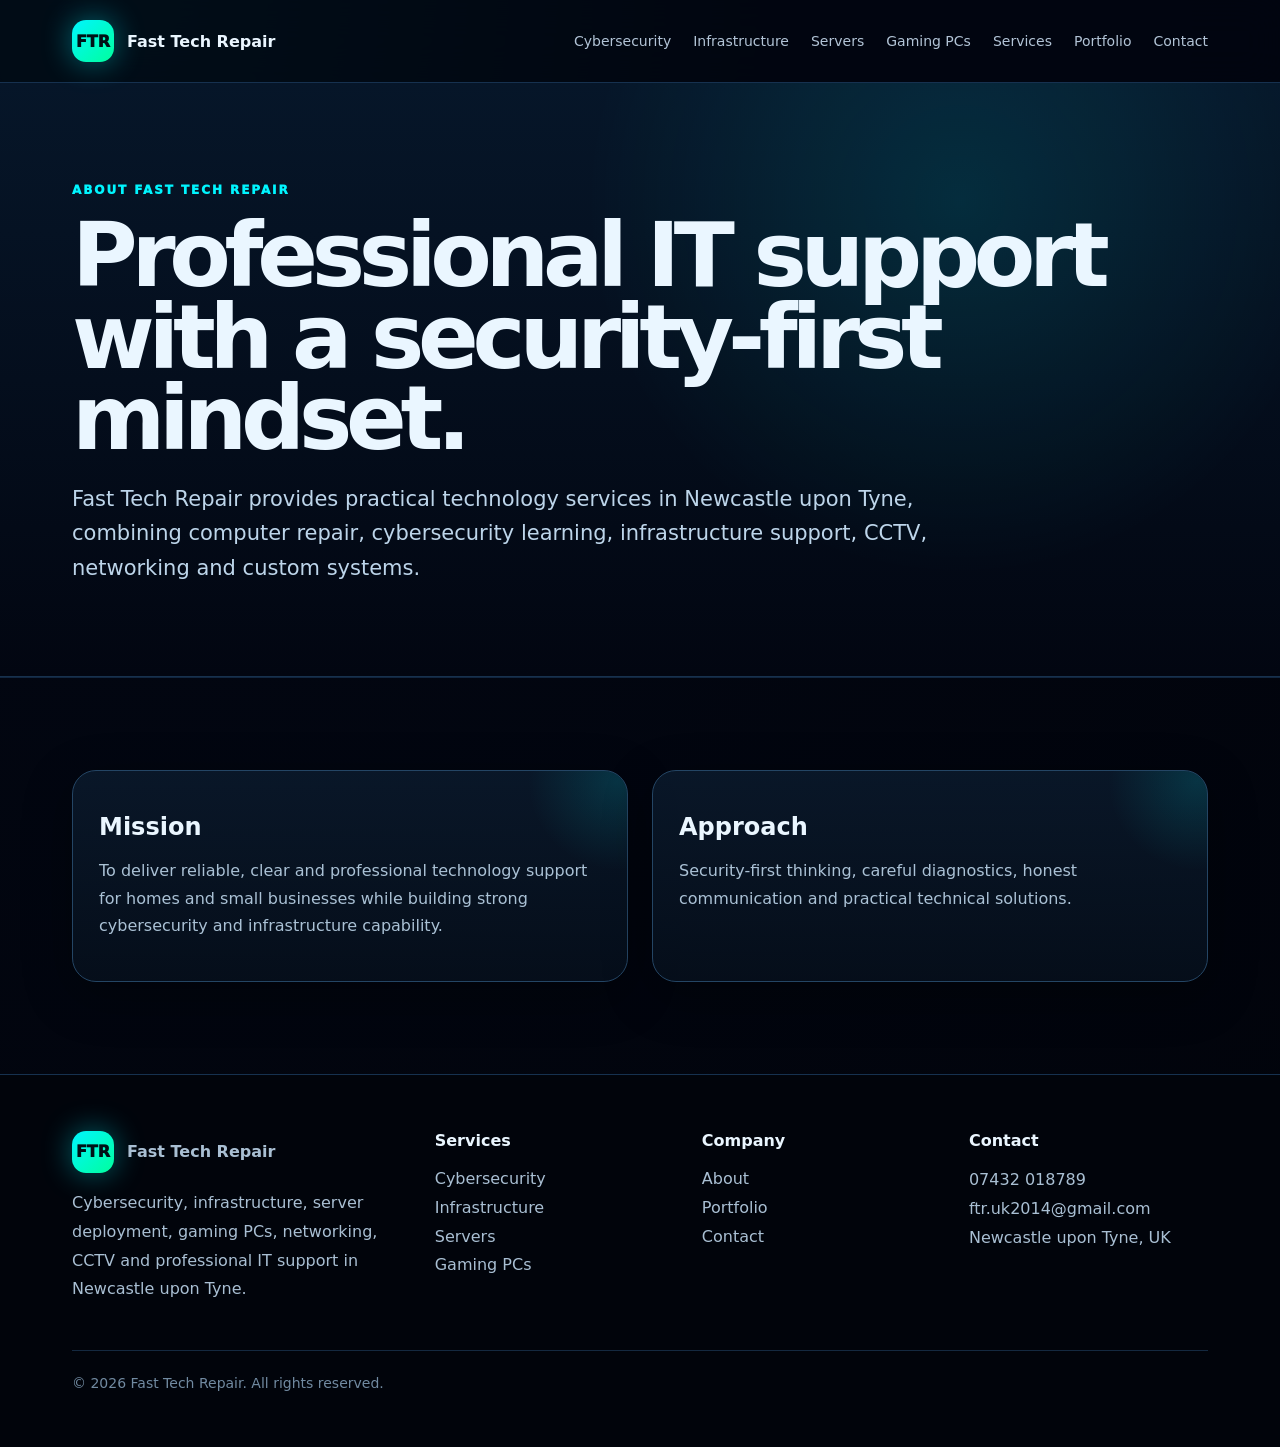
==== about.html @ c26dd4c2 "Add files via upload" ====
<!doctype html><html lang="en"><head><meta charset="utf-8"><meta name="viewport" content="width=device-width,initial-scale=1"><title>About | Fast Tech Repair</title><meta name="description" content="About Fast Tech Repair, professional IT, cybersecurity and infrastructure support in Newcastle upon Tyne."><link rel="stylesheet" href="assets/css/main.css"><link rel="stylesheet" href="assets/css/pages.css"><script defer src="assets/js/main.js"></script></head><body><nav class="nav"><div class="shell nav-inner"><a class="brand" href="index.html"><span class="mark">FTR</span><span>Fast Tech Repair</span></a><button class="menu">☰</button><div class="links"><a href="cybersecurity.html">Cybersecurity</a><a href="infrastructure.html">Infrastructure</a><a href="servers.html">Servers</a><a href="gaming.html">Gaming PCs</a><a href="services.html">Services</a><a href="portfolio.html">Portfolio</a><a href="contact.html">Contact</a></div></div></nav><header class="page-hero"><div class="shell"><div class="eyebrow">About Fast Tech Repair</div><h1>Professional IT support with a security-first mindset.</h1><p class="lead">Fast Tech Repair provides practical technology services in Newcastle upon Tyne, combining computer repair, cybersecurity learning, infrastructure support, CCTV, networking and custom systems.</p></div></header><main><section class="section"><div class="shell grid-2"><div class="card"><h3>Mission</h3><p>To deliver reliable, clear and professional technology support for homes and small businesses while building strong cybersecurity and infrastructure capability.</p></div><div class="card"><h3>Approach</h3><p>Security-first thinking, careful diagnostics, honest communication and practical technical solutions.</p></div></div></section></main><footer class="footer"><div class="shell"><div class="footer-grid"><div><a class="brand" href="index.html"><span class="mark">FTR</span><span>Fast Tech Repair</span></a><p>Cybersecurity, infrastructure, server deployment, gaming PCs, networking, CCTV and professional IT support in Newcastle upon Tyne.</p></div><div><h4>Services</h4><a href="cybersecurity.html">Cybersecurity</a><br><a href="infrastructure.html">Infrastructure</a><br><a href="servers.html">Servers</a><br><a href="gaming.html">Gaming PCs</a></div><div><h4>Company</h4><a href="about.html">About</a><br><a href="portfolio.html">Portfolio</a><br><a href="contact.html">Contact</a></div><div><h4>Contact</h4><p>07432 018789<br>ftr.uk2014@gmail.com<br>Newcastle upon Tyne, UK</p></div></div><div class="copy">© 2026 Fast Tech Repair. All rights reserved.</div></div></footer></body></html>
---- assets/css/main.css ----
:root{--bg:#020611;--bg2:#071427;--card:#0b1628cc;--line:#1b3859;--text:#eaf6ff;--muted:#9db4c8;--cyan:#00f5ff;--green:#00ff9d;--violet:#7c5cff;--orange:#ffb000;--radius:24px;--shadow:0 24px 80px #0009;--max:1180px}*{box-sizing:border-box}html{scroll-behavior:smooth}body{margin:0;font-family:Inter,system-ui,-apple-system,Segoe UI,Arial,sans-serif;background:radial-gradient(circle at 10% 0,#063a42 0,#020611 34%,#01030a 100%);color:var(--text);overflow-x:hidden}a{color:inherit;text-decoration:none}img,svg{max-width:100%}.shell{max-width:var(--max);margin:auto;padding:0 22px}.nav{position:sticky;top:0;z-index:50;background:#020611d9;backdrop-filter:blur(18px);border-bottom:1px solid #16314f}.nav-inner{height:82px;display:flex;align-items:center;justify-content:space-between}.brand{display:flex;align-items:center;gap:13px;font-weight:900}.mark{width:42px;height:42px;border-radius:14px;background:linear-gradient(135deg,var(--cyan),var(--green));color:#001016;display:grid;place-items:center;font-weight:1000;box-shadow:0 0 30px #00f5ff66}.links{display:flex;gap:22px;align-items:center;font-size:14px;color:#cfe3f7}.links a{opacity:.86}.links a:hover{color:var(--cyan);opacity:1}.menu{display:none;background:none;border:0;color:white;font-size:26px}.btn{display:inline-flex;align-items:center;justify-content:center;gap:10px;border-radius:999px;padding:13px 20px;font-weight:900;border:1px solid #2d4c70;background:#0c1727;color:white;box-shadow:0 10px 40px #0004}.btn.primary{background:linear-gradient(135deg,var(--cyan),var(--green));color:#001016;border:0}.btn:hover{transform:translateY(-2px);transition:.2s}.hero{position:relative;min-height:calc(100vh - 82px);display:grid;align-items:center;isolation:isolate}.hero:before{content:"";position:absolute;inset:0;background:linear-gradient(90deg,#020611 0%,#031225cc 45%,#02061166 100%),url('../images/shared/hero-grid.svg') center/cover no-repeat;z-index:-2}.hero:after{content:"";position:absolute;inset:0;background:radial-gradient(circle at 72% 35%,#00f5ff28,transparent 32%),radial-gradient(circle at 20% 70%,#7c5cff18,transparent 35%);z-index:-1}.hero-grid{display:grid;grid-template-columns:1.05fr .95fr;gap:54px;align-items:center;padding:70px 0}.eyebrow{color:var(--cyan);font-weight:1000;letter-spacing:.16em;text-transform:uppercase;font-size:12px}.hero h1,.page-hero h1{font-size:clamp(44px,7vw,92px);line-height:.91;margin:18px 0 22px;letter-spacing:-.07em}.lead{font-size:clamp(16px,2vw,21px);line-height:1.65;color:#bdd5ea;max-width:760px}.actions{display:flex;gap:14px;flex-wrap:wrap;margin-top:30px}.hero-panel{border:1px solid #255071;background:linear-gradient(180deg,#0a2737cc,#081423cc);border-radius:32px;padding:24px;box-shadow:var(--shadow);position:relative;overflow:hidden}.hero-panel:before{content:"";position:absolute;inset:-2px;background:linear-gradient(135deg,#00f5ff33,transparent,#00ff9d22);z-index:-1}.terminal{background:#020817;border:1px solid #173654;border-radius:22px;padding:24px;font-family:ui-monospace,Consolas,monospace;color:#c9eaff;line-height:1.9}.terminal b{color:var(--green)}.status{display:grid;grid-template-columns:repeat(2,1fr);gap:14px;margin-top:16px}.stat{padding:18px;border-radius:20px;background:#071224;border:1px solid #1e3e5f}.stat strong{font-size:28px;color:white;display:block}.section{padding:92px 0;border-top:1px solid #112640}.section.alt{background:linear-gradient(180deg,#061426,#020611)}.section-title{max-width:820px;margin-bottom:38px}.section-title h2{font-size:clamp(34px,5vw,62px);line-height:1;letter-spacing:-.05em;margin:12px 0}.section-title p{color:var(--muted);font-size:18px;line-height:1.65}.grid-3{display:grid;grid-template-columns:repeat(3,1fr);gap:22px}.grid-2{display:grid;grid-template-columns:repeat(2,1fr);gap:24px}.card{background:linear-gradient(180deg,#0b1b2ecc,#06101dcc);border:1px solid #244564;border-radius:var(--radius);padding:26px;box-shadow:0 14px 50px #0005;position:relative;overflow:hidden}.card:after{content:"";position:absolute;right:-80px;top:-80px;width:180px;height:180px;background:radial-gradient(circle,#00f5ff22,transparent 70%)}.card h3{font-size:24px;margin:16px 0 10px}.card p,.card li{color:#aac1d5;line-height:1.7}.icon{width:58px;height:58px;border-radius:18px;background:#06283d;border:1px solid #1f587a;display:grid;place-items:center;color:var(--cyan);font-weight:900;box-shadow:0 0 28px #00f5ff22}.list{padding-left:18px;margin:15px 0 0}.feature{display:grid;grid-template-columns:.95fr 1.05fr;gap:40px;align-items:center}.visual{min-height:380px;border-radius:34px;border:1px solid #245074;background:linear-gradient(135deg,#071427,#082e38);box-shadow:var(--shadow);overflow:hidden;display:grid;place-items:center;padding:22px}.visual img{width:100%;height:auto}.pill-row{display:flex;gap:10px;flex-wrap:wrap;margin-top:20px}.pill{border:1px solid #2d5578;border-radius:999px;padding:8px 12px;color:#cde3f7;background:#081729;font-size:13px;font-weight:800}.page-hero{padding:100px 0 70px;background:radial-gradient(circle at 75% 20%,#00f5ff1d,transparent 35%),linear-gradient(180deg,#061629,#020611);border-bottom:1px solid #17314d}.page-hero .lead{max-width:900px}.metric-row{display:grid;grid-template-columns:repeat(4,1fr);gap:16px;margin-top:36px}.metric{padding:22px;border-radius:22px;background:#09182a;border:1px solid #1b3b5e}.metric strong{font-size:34px;color:var(--cyan);display:block}.process{counter-reset:s;display:grid;gap:16px}.step{display:grid;grid-template-columns:72px 1fr;gap:18px;align-items:start;padding:22px;border-radius:22px;background:#081729;border:1px solid #203f60}.step:before{counter-increment:s;content:counter(s,decimal-leading-zero);width:54px;height:54px;border-radius:18px;display:grid;place-items:center;background:linear-gradient(135deg,var(--cyan),var(--violet));font-weight:1000;color:white}.footer{padding:56px 0;background:#01040b;border-top:1px solid #16314f}.footer-grid{display:grid;grid-template-columns:1.4fr repeat(3,1fr);gap:28px}.footer h4{margin:0 0 15px}.footer p,.footer a{color:#a9bfd3;line-height:1.8}.copy{margin-top:30px;padding-top:24px;border-top:1px solid #142940;color:#718aa1;font-size:14px}.reveal{opacity:0;transform:translateY(22px);transition:.7s ease}.reveal.show{opacity:1;transform:none}@media(max-width:900px){.links{display:none;position:absolute;top:82px;left:0;right:0;padding:22px;background:#020611;border-bottom:1px solid #16314f;flex-direction:column;align-items:flex-start}.links.open{display:flex}.menu{display:block}.hero-grid,.feature,.grid-3,.grid-2,.footer-grid{grid-template-columns:1fr}.metric-row{grid-template-columns:repeat(2,1fr)}.hero{min-height:auto}.hero-grid{padding:50px 0}.section{padding:64px 0}.status{grid-template-columns:1fr}.nav-inner{height:72px}.links{top:72px}}@media(max-width:560px){.metric-row{grid-template-columns:1fr}.hero h1,.page-hero h1{font-size:46px}.card{padding:22px}.actions{flex-direction:column}.btn{width:100%}}
---- assets/css/pages.css ----
.service-hero{display:grid;grid-template-columns:1fr 1fr;gap:34px;align-items:center}.dashboard{border-radius:28px;background:#051020;border:1px solid #21496b;padding:20px;box-shadow:0 30px 90px #0009}.dash-top{display:flex;justify-content:space-between;margin-bottom:18px;color:#9fd3ff}.scan-lines{height:220px;border-radius:20px;background:linear-gradient(180deg,#06192d,#020817);position:relative;overflow:hidden;border:1px solid #1d3b5c}.scan-lines:before{content:"";position:absolute;inset:0;background:repeating-linear-gradient(0deg,transparent 0 18px,#00f5ff12 19px 20px),repeating-linear-gradient(90deg,transparent 0 44px,#00ff9d0d 45px 46px)}.scan-lines:after{content:"";position:absolute;left:0;right:0;top:30%;height:4px;background:linear-gradient(90deg,transparent,var(--cyan),transparent);animation:scan 2.8s linear infinite}@keyframes scan{from{top:0}to{top:100%}}.tower{height:360px;width:100%;border-radius:28px;background:linear-gradient(135deg,#09182d,#062c38);border:1px solid #235476;position:relative;overflow:hidden}.tower:before{content:"";position:absolute;inset:30px;background:repeating-linear-gradient(180deg,#0d2640 0 34px,#00f5ff33 35px 37px,#071526 38px 72px);border-radius:20px;border:1px solid #286083}.tower:after{content:"";position:absolute;inset:0;background:radial-gradient(circle at 70% 30%,#00f5ff33,transparent 35%)}.build-grid{display:grid;grid-template-columns:1.1fr .9fr;gap:26px}.spec-table{display:grid;gap:10px}.spec{display:flex;justify-content:space-between;gap:16px;padding:14px 16px;border-radius:16px;background:#061424;border:1px solid #1d3a59;color:#cfe3f7}.spec span:last-child{color:var(--green);font-weight:900}.gallery{display:grid;grid-template-columns:repeat(4,1fr);gap:16px}.tile{min-height:170px;border-radius:24px;background:linear-gradient(135deg,#071427,#0a3945);border:1px solid #255371;display:grid;place-items:center;text-align:center;padding:18px;font-weight:900;box-shadow:0 20px 60px #0005}.tile:nth-child(2){background:linear-gradient(135deg,#071427,#27145b)}.tile:nth-child(3){background:linear-gradient(135deg,#071427,#3d2204)}.tile:nth-child(4){background:linear-gradient(135deg,#071427,#06361f)}@media(max-width:900px){.service-hero,.build-grid{grid-template-columns:1fr}.gallery{grid-template-columns:repeat(2,1fr)}}@media(max-width:560px){.gallery{grid-template-columns:1fr}}
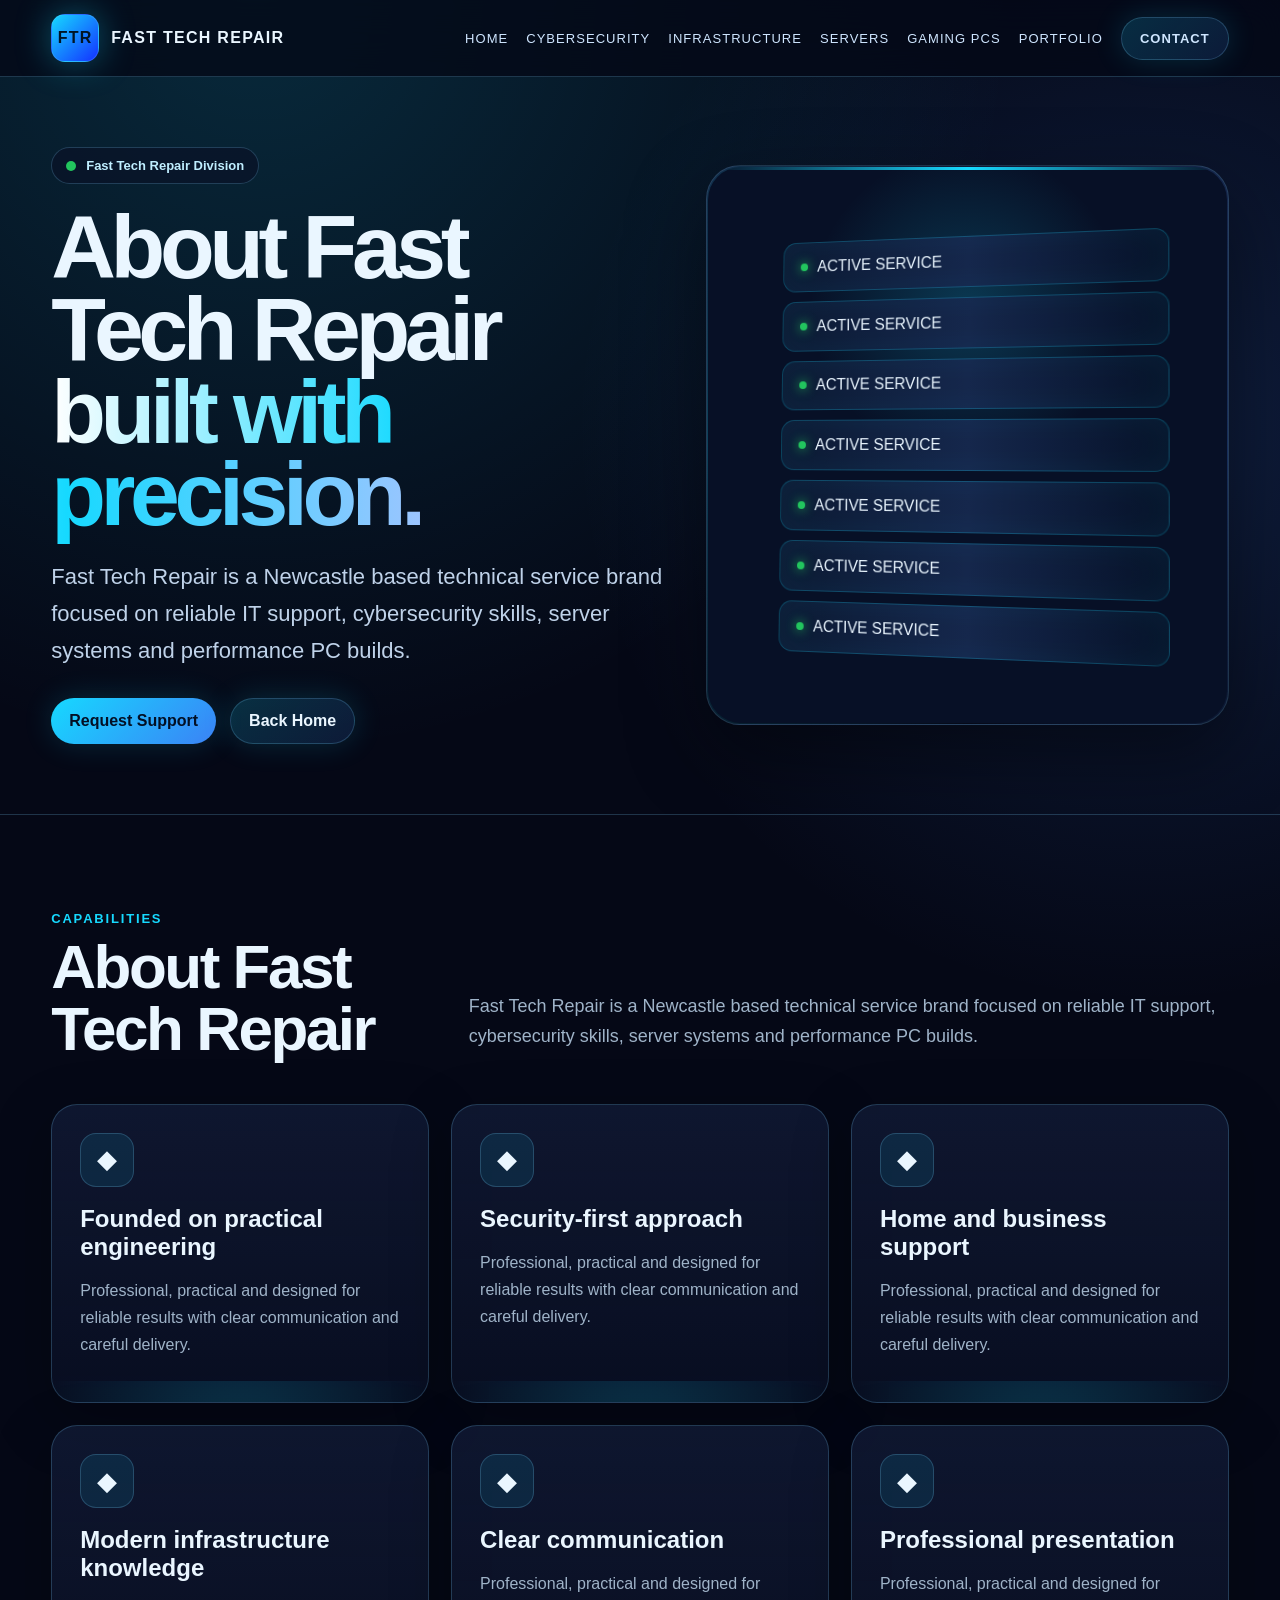
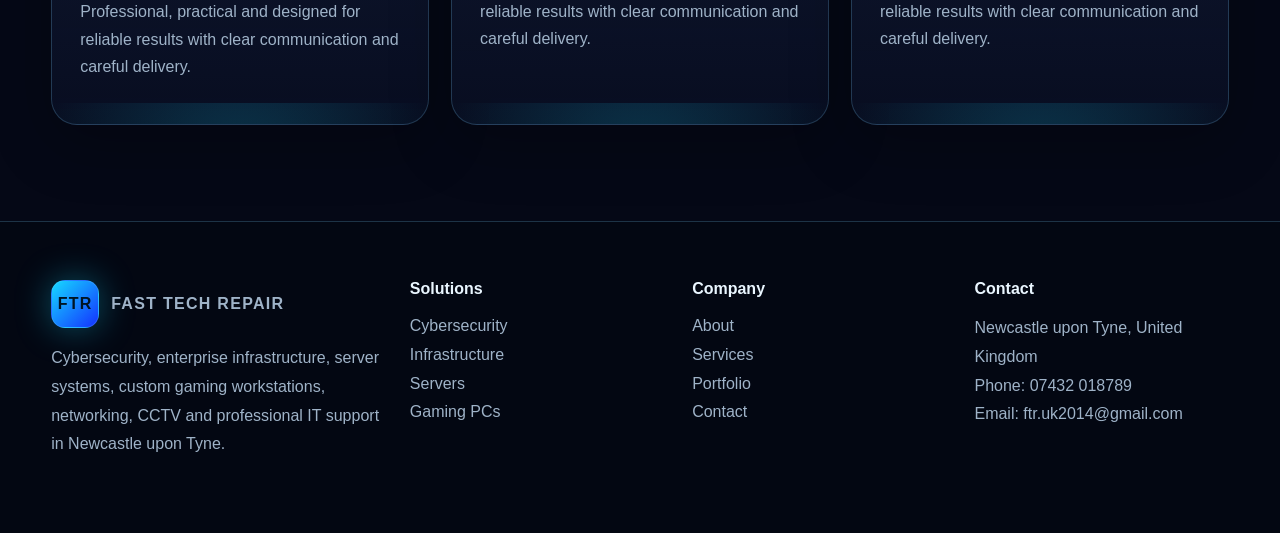
==== commit 659dad39: "Add files via upload" ====
--- a/about.html
+++ b/about.html
@@ -1 +1 @@
-<!doctype html><html lang="en"><head><meta charset="utf-8"><meta name="viewport" content="width=device-width,initial-scale=1"><title>About | Fast Tech Repair</title><meta name="description" content="About Fast Tech Repair, professional IT, cybersecurity and infrastructure support in Newcastle upon Tyne."><link rel="stylesheet" href="assets/css/main.css"><link rel="stylesheet" href="assets/css/pages.css"><script defer src="assets/js/main.js"></script></head><body><nav class="nav"><div class="shell nav-inner"><a class="brand" href="index.html"><span class="mark">FTR</span><span>Fast Tech Repair</span></a><button class="menu">☰</button><div class="links"><a href="cybersecurity.html">Cybersecurity</a><a href="infrastructure.html">Infrastructure</a><a href="servers.html">Servers</a><a href="gaming.html">Gaming PCs</a><a href="services.html">Services</a><a href="portfolio.html">Portfolio</a><a href="contact.html">Contact</a></div></div></nav><header class="page-hero"><div class="shell"><div class="eyebrow">About Fast Tech Repair</div><h1>Professional IT support with a security-first mindset.</h1><p class="lead">Fast Tech Repair provides practical technology services in Newcastle upon Tyne, combining computer repair, cybersecurity learning, infrastructure support, CCTV, networking and custom systems.</p></div></header><main><section class="section"><div class="shell grid-2"><div class="card"><h3>Mission</h3><p>To deliver reliable, clear and professional technology support for homes and small businesses while building strong cybersecurity and infrastructure capability.</p></div><div class="card"><h3>Approach</h3><p>Security-first thinking, careful diagnostics, honest communication and practical technical solutions.</p></div></div></section></main><footer class="footer"><div class="shell"><div class="footer-grid"><div><a class="brand" href="index.html"><span class="mark">FTR</span><span>Fast Tech Repair</span></a><p>Cybersecurity, infrastructure, server deployment, gaming PCs, networking, CCTV and professional IT support in Newcastle upon Tyne.</p></div><div><h4>Services</h4><a href="cybersecurity.html">Cybersecurity</a><br><a href="infrastructure.html">Infrastructure</a><br><a href="servers.html">Servers</a><br><a href="gaming.html">Gaming PCs</a></div><div><h4>Company</h4><a href="about.html">About</a><br><a href="portfolio.html">Portfolio</a><br><a href="contact.html">Contact</a></div><div><h4>Contact</h4><p>07432 018789<br>ftr.uk2014@gmail.com<br>Newcastle upon Tyne, UK</p></div></div><div class="copy">© 2026 Fast Tech Repair. All rights reserved.</div></div></footer></body></html>+<!doctype html><html lang="en"><head><meta charset="utf-8"><meta name="viewport" content="width=device-width,initial-scale=1"><title>About | Fast Tech Repair</title><meta name="description" content="Fast Tech Repair provides cybersecurity, server, infrastructure, gaming PC and IT support services in Newcastle upon Tyne."><link rel="icon" href="assets/icons/favicon.svg"><link rel="stylesheet" href="assets/css/main.css"></head><body><header class="nav"><div class="container nav-wrap"><a class="brand" href="index.html"><div class="logo">FTR</div><span>FAST TECH REPAIR</span></a><nav class="links"><a href="index.html">Home</a><a href="cybersecurity.html">Cybersecurity</a><a href="infrastructure.html">Infrastructure</a><a href="servers.html">Servers</a><a href="gaming.html">Gaming PCs</a><a href="portfolio.html">Portfolio</a><a href="contact.html" class="btn">Contact</a></nav><button class="hamb" data-nav-toggle>Menu</button></div></header><main><section class="hero" style="min-height:62vh"><div class="container hero-grid"><div class="reveal"><div class="badge"><span class="pulse"></span>Fast Tech Repair Division</div><h1>About Fast Tech Repair <span class="gradient">built with precision.</span></h1><p>Fast Tech Repair is a Newcastle based technical service brand focused on reliable IT support, cybersecurity skills, server systems and performance PC builds.</p><div class="hero-actions"><a class="btn primary" href="contact.html">Request Support</a><a class="btn" href="index.html">Back Home</a></div></div><div class="visual reveal"><div class="visual-inner"><div class="scan"></div><div class="rack"><div class="server"><span class="led"></span><span>ACTIVE SERVICE</span></div><div class="server"><span class="led"></span><span>ACTIVE SERVICE</span></div><div class="server"><span class="led"></span><span>ACTIVE SERVICE</span></div><div class="server"><span class="led"></span><span>ACTIVE SERVICE</span></div><div class="server"><span class="led"></span><span>ACTIVE SERVICE</span></div><div class="server"><span class="led"></span><span>ACTIVE SERVICE</span></div><div class="server"><span class="led"></span><span>ACTIVE SERVICE</span></div></div></div></div></div></section><section class="section"><div class="container"><div class="section-head reveal"><div><div class="kicker">Capabilities</div><h2>About Fast Tech Repair</h2></div><p>Fast Tech Repair is a Newcastle based technical service brand focused on reliable IT support, cybersecurity skills, server systems and performance PC builds.</p></div><div class="grid three"><article class="card reveal"><div class="icon">◆</div><h3>Founded on practical engineering</h3><p>Professional, practical and designed for reliable results with clear communication and careful delivery.</p></article><article class="card reveal"><div class="icon">◆</div><h3>Security-first approach</h3><p>Professional, practical and designed for reliable results with clear communication and careful delivery.</p></article><article class="card reveal"><div class="icon">◆</div><h3>Home and business support</h3><p>Professional, practical and designed for reliable results with clear communication and careful delivery.</p></article><article class="card reveal"><div class="icon">◆</div><h3>Modern infrastructure knowledge</h3><p>Professional, practical and designed for reliable results with clear communication and careful delivery.</p></article><article class="card reveal"><div class="icon">◆</div><h3>Clear communication</h3><p>Professional, practical and designed for reliable results with clear communication and careful delivery.</p></article><article class="card reveal"><div class="icon">◆</div><h3>Professional presentation</h3><p>Professional, practical and designed for reliable results with clear communication and careful delivery.</p></article></div></div></section></main><footer class="footer"><div class="container footer-grid"><div><a class="brand" href="index.html"><div class="logo">FTR</div><span>FAST TECH REPAIR</span></a><p>Cybersecurity, enterprise infrastructure, server systems, custom gaming workstations, networking, CCTV and professional IT support in Newcastle upon Tyne.</p></div><div><h4>Solutions</h4><a href="cybersecurity.html">Cybersecurity</a><br><a href="infrastructure.html">Infrastructure</a><br><a href="servers.html">Servers</a><br><a href="gaming.html">Gaming PCs</a></div><div><h4>Company</h4><a href="about.html">About</a><br><a href="services.html">Services</a><br><a href="portfolio.html">Portfolio</a><br><a href="contact.html">Contact</a></div><div><h4>Contact</h4><p>Newcastle upon Tyne, United Kingdom<br>Phone: 07432 018789<br>Email: ftr.uk2014@gmail.com</p></div></div></footer><script src="assets/js/main.js"></script></body></html>
--- a/assets/css/main.css
+++ b/assets/css/main.css
@@ -1 +1 @@
-:root{--bg:#020611;--bg2:#071427;--card:#0b1628cc;--line:#1b3859;--text:#eaf6ff;--muted:#9db4c8;--cyan:#00f5ff;--green:#00ff9d;--violet:#7c5cff;--orange:#ffb000;--radius:24px;--shadow:0 24px 80px #0009;--max:1180px}*{box-sizing:border-box}html{scroll-behavior:smooth}body{margin:0;font-family:Inter,system-ui,-apple-system,Segoe UI,Arial,sans-serif;background:radial-gradient(circle at 10% 0,#063a42 0,#020611 34%,#01030a 100%);color:var(--text);overflow-x:hidden}a{color:inherit;text-decoration:none}img,svg{max-width:100%}.shell{max-width:var(--max);margin:auto;padding:0 22px}.nav{position:sticky;top:0;z-index:50;background:#020611d9;backdrop-filter:blur(18px);border-bottom:1px solid #16314f}.nav-inner{height:82px;display:flex;align-items:center;justify-content:space-between}.brand{display:flex;align-items:center;gap:13px;font-weight:900}.mark{width:42px;height:42px;border-radius:14px;background:linear-gradient(135deg,var(--cyan),var(--green));color:#001016;display:grid;place-items:center;font-weight:1000;box-shadow:0 0 30px #00f5ff66}.links{display:flex;gap:22px;align-items:center;font-size:14px;color:#cfe3f7}.links a{opacity:.86}.links a:hover{color:var(--cyan);opacity:1}.menu{display:none;background:none;border:0;color:white;font-size:26px}.btn{display:inline-flex;align-items:center;justify-content:center;gap:10px;border-radius:999px;padding:13px 20px;font-weight:900;border:1px solid #2d4c70;background:#0c1727;color:white;box-shadow:0 10px 40px #0004}.btn.primary{background:linear-gradient(135deg,var(--cyan),var(--green));color:#001016;border:0}.btn:hover{transform:translateY(-2px);transition:.2s}.hero{position:relative;min-height:calc(100vh - 82px);display:grid;align-items:center;isolation:isolate}.hero:before{content:"";position:absolute;inset:0;background:linear-gradient(90deg,#020611 0%,#031225cc 45%,#02061166 100%),url('../images/shared/hero-grid.svg') center/cover no-repeat;z-index:-2}.hero:after{content:"";position:absolute;inset:0;background:radial-gradient(circle at 72% 35%,#00f5ff28,transparent 32%),radial-gradient(circle at 20% 70%,#7c5cff18,transparent 35%);z-index:-1}.hero-grid{display:grid;grid-template-columns:1.05fr .95fr;gap:54px;align-items:center;padding:70px 0}.eyebrow{color:var(--cyan);font-weight:1000;letter-spacing:.16em;text-transform:uppercase;font-size:12px}.hero h1,.page-hero h1{font-size:clamp(44px,7vw,92px);line-height:.91;margin:18px 0 22px;letter-spacing:-.07em}.lead{font-size:clamp(16px,2vw,21px);line-height:1.65;color:#bdd5ea;max-width:760px}.actions{display:flex;gap:14px;flex-wrap:wrap;margin-top:30px}.hero-panel{border:1px solid #255071;background:linear-gradient(180deg,#0a2737cc,#081423cc);border-radius:32px;padding:24px;box-shadow:var(--shadow);position:relative;overflow:hidden}.hero-panel:before{content:"";position:absolute;inset:-2px;background:linear-gradient(135deg,#00f5ff33,transparent,#00ff9d22);z-index:-1}.terminal{background:#020817;border:1px solid #173654;border-radius:22px;padding:24px;font-family:ui-monospace,Consolas,monospace;color:#c9eaff;line-height:1.9}.terminal b{color:var(--green)}.status{display:grid;grid-template-columns:repeat(2,1fr);gap:14px;margin-top:16px}.stat{padding:18px;border-radius:20px;background:#071224;border:1px solid #1e3e5f}.stat strong{font-size:28px;color:white;display:block}.section{padding:92px 0;border-top:1px solid #112640}.section.alt{background:linear-gradient(180deg,#061426,#020611)}.section-title{max-width:820px;margin-bottom:38px}.section-title h2{font-size:clamp(34px,5vw,62px);line-height:1;letter-spacing:-.05em;margin:12px 0}.section-title p{color:var(--muted);font-size:18px;line-height:1.65}.grid-3{display:grid;grid-template-columns:repeat(3,1fr);gap:22px}.grid-2{display:grid;grid-template-columns:repeat(2,1fr);gap:24px}.card{background:linear-gradient(180deg,#0b1b2ecc,#06101dcc);border:1px solid #244564;border-radius:var(--radius);padding:26px;box-shadow:0 14px 50px #0005;position:relative;overflow:hidden}.card:after{content:"";position:absolute;right:-80px;top:-80px;width:180px;height:180px;background:radial-gradient(circle,#00f5ff22,transparent 70%)}.card h3{font-size:24px;margin:16px 0 10px}.card p,.card li{color:#aac1d5;line-height:1.7}.icon{width:58px;height:58px;border-radius:18px;background:#06283d;border:1px solid #1f587a;display:grid;place-items:center;color:var(--cyan);font-weight:900;box-shadow:0 0 28px #00f5ff22}.list{padding-left:18px;margin:15px 0 0}.feature{display:grid;grid-template-columns:.95fr 1.05fr;gap:40px;align-items:center}.visual{min-height:380px;border-radius:34px;border:1px solid #245074;background:linear-gradient(135deg,#071427,#082e38);box-shadow:var(--shadow);overflow:hidden;display:grid;place-items:center;padding:22px}.visual img{width:100%;height:auto}.pill-row{display:flex;gap:10px;flex-wrap:wrap;margin-top:20px}.pill{border:1px solid #2d5578;border-radius:999px;padding:8px 12px;color:#cde3f7;background:#081729;font-size:13px;font-weight:800}.page-hero{padding:100px 0 70px;background:radial-gradient(circle at 75% 20%,#00f5ff1d,transparent 35%),linear-gradient(180deg,#061629,#020611);border-bottom:1px solid #17314d}.page-hero .lead{max-width:900px}.metric-row{display:grid;grid-template-columns:repeat(4,1fr);gap:16px;margin-top:36px}.metric{padding:22px;border-radius:22px;background:#09182a;border:1px solid #1b3b5e}.metric strong{font-size:34px;color:var(--cyan);display:block}.process{counter-reset:s;display:grid;gap:16px}.step{display:grid;grid-template-columns:72px 1fr;gap:18px;align-items:start;padding:22px;border-radius:22px;background:#081729;border:1px solid #203f60}.step:before{counter-increment:s;content:counter(s,decimal-leading-zero);width:54px;height:54px;border-radius:18px;display:grid;place-items:center;background:linear-gradient(135deg,var(--cyan),var(--violet));font-weight:1000;color:white}.footer{padding:56px 0;background:#01040b;border-top:1px solid #16314f}.footer-grid{display:grid;grid-template-columns:1.4fr repeat(3,1fr);gap:28px}.footer h4{margin:0 0 15px}.footer p,.footer a{color:#a9bfd3;line-height:1.8}.copy{margin-top:30px;padding-top:24px;border-top:1px solid #142940;color:#718aa1;font-size:14px}.reveal{opacity:0;transform:translateY(22px);transition:.7s ease}.reveal.show{opacity:1;transform:none}@media(max-width:900px){.links{display:none;position:absolute;top:82px;left:0;right:0;padding:22px;background:#020611;border-bottom:1px solid #16314f;flex-direction:column;align-items:flex-start}.links.open{display:flex}.menu{display:block}.hero-grid,.feature,.grid-3,.grid-2,.footer-grid{grid-template-columns:1fr}.metric-row{grid-template-columns:repeat(2,1fr)}.hero{min-height:auto}.hero-grid{padding:50px 0}.section{padding:64px 0}.status{grid-template-columns:1fr}.nav-inner{height:72px}.links{top:72px}}@media(max-width:560px){.metric-row{grid-template-columns:1fr}.hero h1,.page-hero h1{font-size:46px}.card{padding:22px}.actions{flex-direction:column}.btn{width:100%}}
+:root{--bg:#050816;--panel:#0b1228;--panel2:#111a35;--line:rgba(125,211,252,.22);--text:#eaf6ff;--muted:#9fb3c8;--cyan:#16d9ff;--blue:#3b82f6;--green:#22c55e;--orange:#f97316;--shadow:0 30px 80px rgba(0,0,0,.45)}*{box-sizing:border-box}html{scroll-behavior:smooth}body{margin:0;font-family:Inter,Arial,sans-serif;background:radial-gradient(circle at 20% 0%,rgba(22,217,255,.16),transparent 32%),radial-gradient(circle at 90% 20%,rgba(59,130,246,.18),transparent 28%),var(--bg);color:var(--text);overflow-x:hidden}a{color:inherit;text-decoration:none}img,svg{max-width:100%;display:block}.container{width:min(1180px,92%);margin:auto}.nav{position:sticky;top:0;z-index:50;background:rgba(5,8,22,.78);backdrop-filter:blur(18px);border-bottom:1px solid var(--line)}.nav-wrap{height:76px;display:flex;align-items:center;justify-content:space-between}.brand{display:flex;gap:12px;align-items:center;font-weight:900;letter-spacing:.08em}.logo{width:48px;height:48px;border:1px solid var(--line);border-radius:14px;background:linear-gradient(135deg,var(--cyan),#1431ff);display:grid;place-items:center;color:#001424;box-shadow:0 0 35px rgba(22,217,255,.35)}.links{display:flex;gap:18px;align-items:center}.links a{font-size:13px;color:#cfe6ff;text-transform:uppercase;letter-spacing:.08em}.links a:hover{color:var(--cyan)}.btn{display:inline-flex;align-items:center;justify-content:center;gap:10px;padding:13px 18px;border-radius:999px;border:1px solid var(--line);background:linear-gradient(135deg,rgba(22,217,255,.18),rgba(59,130,246,.15));box-shadow:0 0 30px rgba(22,217,255,.16);font-weight:800}.btn.primary{background:linear-gradient(135deg,var(--cyan),var(--blue));color:#031025;border:0}.hamb{display:none}.hero{position:relative;min-height:calc(100vh - 76px);display:grid;place-items:center;overflow:hidden;border-bottom:1px solid var(--line)}.hero-grid{display:grid;grid-template-columns:1.08fr .92fr;gap:42px;align-items:center;padding:70px 0}.badge{display:inline-flex;gap:10px;align-items:center;border:1px solid var(--line);background:rgba(11,18,40,.72);padding:10px 14px;border-radius:999px;color:#bfeeff;font-weight:800;font-size:13px}.pulse{width:10px;height:10px;border-radius:50%;background:var(--green);box-shadow:0 0 0 0 rgba(34,197,94,.8);animation:pulse 1.8s infinite}.hero h1{font-size:clamp(44px,7vw,92px);line-height:.92;margin:22px 0 20px;letter-spacing:-.06em}.gradient{background:linear-gradient(90deg,#fff,var(--cyan),#9cc5ff);-webkit-background-clip:text;background-clip:text;color:transparent}.hero p{font-size:clamp(17px,2vw,22px);color:#bfd2e9;line-height:1.7;max-width:700px}.hero-actions{display:flex;gap:14px;flex-wrap:wrap;margin-top:28px}.stats{display:grid;grid-template-columns:repeat(4,1fr);gap:12px;margin-top:34px}.stat{padding:18px;border:1px solid var(--line);border-radius:18px;background:rgba(11,18,40,.62)}.stat b{font-size:30px;color:var(--cyan)}.stat span{display:block;color:var(--muted);font-size:12px;text-transform:uppercase;letter-spacing:.08em;margin-top:5px}.visual{position:relative;min-height:560px;border:1px solid var(--line);border-radius:34px;background:linear-gradient(180deg,rgba(17,26,53,.92),rgba(5,8,22,.88));box-shadow:var(--shadow);overflow:hidden}.visual:before{content:"";position:absolute;inset:-80px;background:conic-gradient(from 180deg,transparent,var(--cyan),transparent,var(--blue),transparent);animation:spin 16s linear infinite;opacity:.25}.visual-inner{position:absolute;inset:1px;border-radius:33px;background:radial-gradient(circle at 50% 25%,rgba(22,217,255,.20),transparent 32%),#071026;overflow:hidden}.rack{position:absolute;left:12%;right:12%;top:12%;bottom:12%;display:grid;gap:10px;transform:perspective(900px) rotateY(-10deg) rotateX(2deg)}.server{border:1px solid rgba(22,217,255,.25);border-radius:14px;background:linear-gradient(90deg,#0c1730,#16254a,#071026);box-shadow:inset 0 0 40px rgba(22,217,255,.08);display:flex;align-items:center;gap:10px;padding:0 18px}.led{width:8px;height:8px;border-radius:50%;background:var(--green);box-shadow:0 0 12px var(--green)}.scan{position:absolute;left:0;right:0;height:3px;background:linear-gradient(90deg,transparent,var(--cyan),transparent);animation:scan 4s ease-in-out infinite}.floating-card{position:absolute;border:1px solid var(--line);border-radius:18px;background:rgba(5,8,22,.78);backdrop-filter:blur(10px);padding:14px;box-shadow:var(--shadow);font-weight:900}.fc1{top:8%;right:5%}.fc2{bottom:10%;left:5%}.fc3{bottom:32%;right:2%}.section{padding:96px 0}.section-head{display:flex;justify-content:space-between;align-items:end;gap:24px;margin-bottom:34px}.kicker{color:var(--cyan);font-weight:900;letter-spacing:.14em;text-transform:uppercase;font-size:13px}.section h2{font-size:clamp(34px,5vw,62px);line-height:1;margin:10px 0;letter-spacing:-.04em}.section-head p,.lead{color:var(--muted);font-size:18px;line-height:1.7;max-width:760px}.grid{display:grid;gap:22px}.grid.three{grid-template-columns:repeat(3,1fr)}.grid.two{grid-template-columns:repeat(2,1fr)}.card{position:relative;border:1px solid var(--line);border-radius:26px;background:linear-gradient(180deg,rgba(17,26,53,.82),rgba(11,18,40,.62));padding:28px;box-shadow:0 18px 60px rgba(0,0,0,.25);overflow:hidden}.card:after{content:"";position:absolute;inset:auto -30% -40% -30%;height:140px;background:radial-gradient(circle,rgba(22,217,255,.20),transparent 65%)}.icon{width:54px;height:54px;border-radius:16px;border:1px solid var(--line);display:grid;place-items:center;background:rgba(22,217,255,.10);font-size:26px;margin-bottom:18px}.card h3{font-size:24px;margin:0 0 12px}.card p{color:var(--muted);line-height:1.7}.list{display:grid;gap:11px;margin-top:18px}.list span{color:#cfe6ff;border-top:1px solid rgba(125,211,252,.12);padding-top:11px}.band{border-top:1px solid var(--line);border-bottom:1px solid var(--line);background:linear-gradient(90deg,rgba(22,217,255,.09),rgba(59,130,246,.07));padding:52px 0;overflow:hidden}.marquee{display:flex;gap:18px;white-space:nowrap;animation:marquee 24s linear infinite}.chip{border:1px solid var(--line);border-radius:999px;padding:14px 20px;background:rgba(5,8,22,.6);font-weight:900;color:#dff7ff}.timeline{display:grid;grid-template-columns:repeat(4,1fr);gap:18px}.step{padding:24px;border:1px solid var(--line);border-radius:24px;background:rgba(11,18,40,.58)}.step b{color:var(--cyan);font-size:36px}.footer{border-top:1px solid var(--line);padding:58px 0;background:#030712}.footer-grid{display:grid;grid-template-columns:1.3fr repeat(3,1fr);gap:28px}.footer p,.footer a{color:var(--muted);line-height:1.8}.footer h4{margin:0 0 14px}.reveal{opacity:0;transform:translateY(22px);transition:opacity .7s ease,transform .7s ease}.reveal.show{opacity:1;transform:none}@keyframes pulse{70%{box-shadow:0 0 0 12px rgba(34,197,94,0)}}@keyframes spin{to{transform:rotate(360deg)}}@keyframes scan{0%,100%{top:8%}50%{top:90%}}@keyframes marquee{to{transform:translateX(-50%)}}@media(max-width:920px){.links{display:none;position:absolute;left:0;right:0;top:76px;background:#050816;border-bottom:1px solid var(--line);padding:20px;flex-direction:column}.links.open{display:flex}.hamb{display:block;background:none;border:1px solid var(--line);color:var(--text);border-radius:12px;padding:10px}.hero-grid,.grid.two{grid-template-columns:1fr}.visual{min-height:420px}.stats,.grid.three,.timeline,.footer-grid{grid-template-columns:1fr 1fr}.section-head{display:block}}@media(max-width:560px){.stats,.grid.three,.timeline,.footer-grid{grid-template-columns:1fr}.hero{min-height:auto}.hero-grid{padding:48px 0}.hero-actions{display:grid}.visual{min-height:330px}.section{padding:64px 0}.nav-wrap{height:68px}.links{top:68px}.brand span{font-size:12px}}
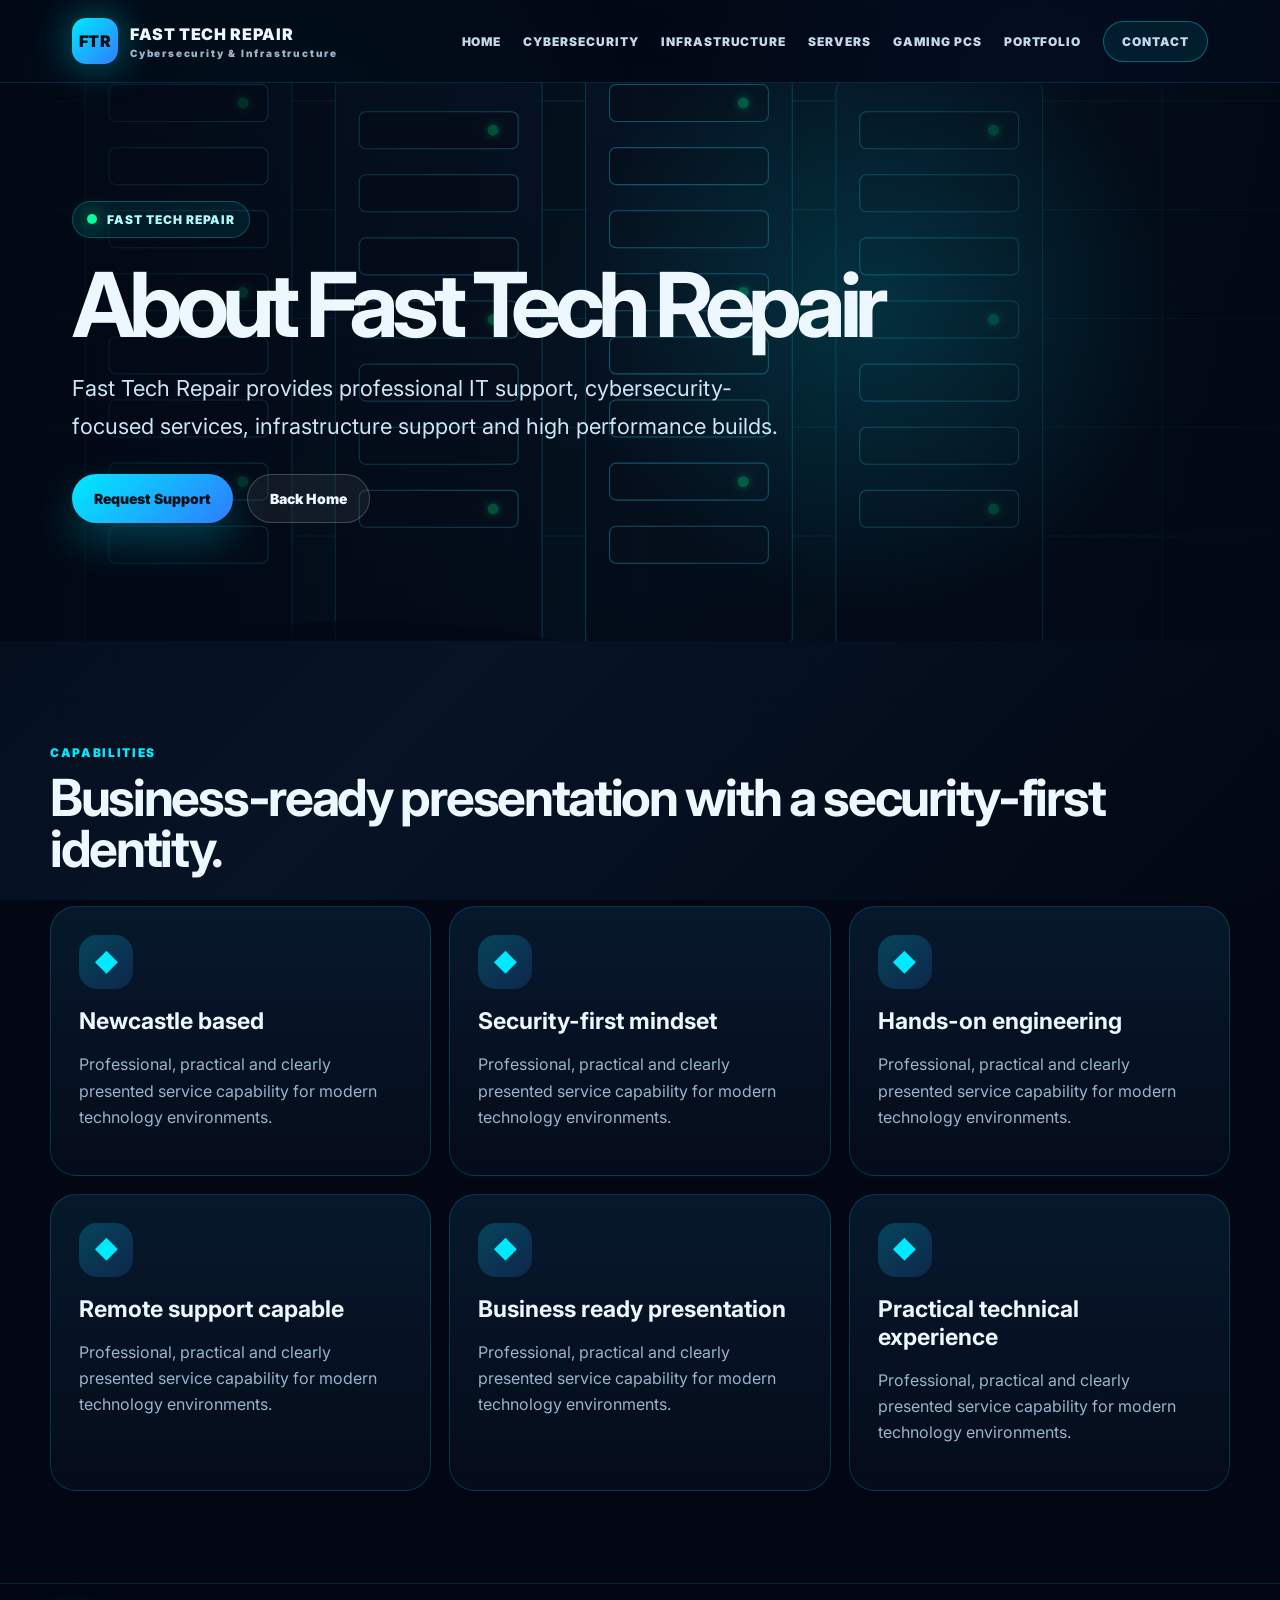
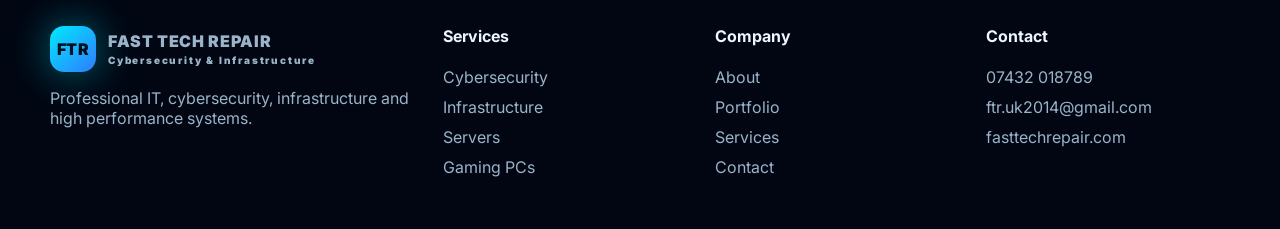
==== commit 18dd9dd4: "Add files via upload" ====
--- a/about.html
+++ b/about.html
@@ -1 +1 @@
-<!doctype html><html lang="en"><head><meta charset="utf-8"><meta name="viewport" content="width=device-width,initial-scale=1"><title>About | Fast Tech Repair</title><meta name="description" content="Fast Tech Repair provides cybersecurity, server, infrastructure, gaming PC and IT support services in Newcastle upon Tyne."><link rel="icon" href="assets/icons/favicon.svg"><link rel="stylesheet" href="assets/css/main.css"></head><body><header class="nav"><div class="container nav-wrap"><a class="brand" href="index.html"><div class="logo">FTR</div><span>FAST TECH REPAIR</span></a><nav class="links"><a href="index.html">Home</a><a href="cybersecurity.html">Cybersecurity</a><a href="infrastructure.html">Infrastructure</a><a href="servers.html">Servers</a><a href="gaming.html">Gaming PCs</a><a href="portfolio.html">Portfolio</a><a href="contact.html" class="btn">Contact</a></nav><button class="hamb" data-nav-toggle>Menu</button></div></header><main><section class="hero" style="min-height:62vh"><div class="container hero-grid"><div class="reveal"><div class="badge"><span class="pulse"></span>Fast Tech Repair Division</div><h1>About Fast Tech Repair <span class="gradient">built with precision.</span></h1><p>Fast Tech Repair is a Newcastle based technical service brand focused on reliable IT support, cybersecurity skills, server systems and performance PC builds.</p><div class="hero-actions"><a class="btn primary" href="contact.html">Request Support</a><a class="btn" href="index.html">Back Home</a></div></div><div class="visual reveal"><div class="visual-inner"><div class="scan"></div><div class="rack"><div class="server"><span class="led"></span><span>ACTIVE SERVICE</span></div><div class="server"><span class="led"></span><span>ACTIVE SERVICE</span></div><div class="server"><span class="led"></span><span>ACTIVE SERVICE</span></div><div class="server"><span class="led"></span><span>ACTIVE SERVICE</span></div><div class="server"><span class="led"></span><span>ACTIVE SERVICE</span></div><div class="server"><span class="led"></span><span>ACTIVE SERVICE</span></div><div class="server"><span class="led"></span><span>ACTIVE SERVICE</span></div></div></div></div></div></section><section class="section"><div class="container"><div class="section-head reveal"><div><div class="kicker">Capabilities</div><h2>About Fast Tech Repair</h2></div><p>Fast Tech Repair is a Newcastle based technical service brand focused on reliable IT support, cybersecurity skills, server systems and performance PC builds.</p></div><div class="grid three"><article class="card reveal"><div class="icon">◆</div><h3>Founded on practical engineering</h3><p>Professional, practical and designed for reliable results with clear communication and careful delivery.</p></article><article class="card reveal"><div class="icon">◆</div><h3>Security-first approach</h3><p>Professional, practical and designed for reliable results with clear communication and careful delivery.</p></article><article class="card reveal"><div class="icon">◆</div><h3>Home and business support</h3><p>Professional, practical and designed for reliable results with clear communication and careful delivery.</p></article><article class="card reveal"><div class="icon">◆</div><h3>Modern infrastructure knowledge</h3><p>Professional, practical and designed for reliable results with clear communication and careful delivery.</p></article><article class="card reveal"><div class="icon">◆</div><h3>Clear communication</h3><p>Professional, practical and designed for reliable results with clear communication and careful delivery.</p></article><article class="card reveal"><div class="icon">◆</div><h3>Professional presentation</h3><p>Professional, practical and designed for reliable results with clear communication and careful delivery.</p></article></div></div></section></main><footer class="footer"><div class="container footer-grid"><div><a class="brand" href="index.html"><div class="logo">FTR</div><span>FAST TECH REPAIR</span></a><p>Cybersecurity, enterprise infrastructure, server systems, custom gaming workstations, networking, CCTV and professional IT support in Newcastle upon Tyne.</p></div><div><h4>Solutions</h4><a href="cybersecurity.html">Cybersecurity</a><br><a href="infrastructure.html">Infrastructure</a><br><a href="servers.html">Servers</a><br><a href="gaming.html">Gaming PCs</a></div><div><h4>Company</h4><a href="about.html">About</a><br><a href="services.html">Services</a><br><a href="portfolio.html">Portfolio</a><br><a href="contact.html">Contact</a></div><div><h4>Contact</h4><p>Newcastle upon Tyne, United Kingdom<br>Phone: 07432 018789<br>Email: ftr.uk2014@gmail.com</p></div></div></footer><script src="assets/js/main.js"></script></body></html>+<!doctype html><html lang="en"><head><meta charset="utf-8"><meta name="viewport" content="width=device-width,initial-scale=1"><title>About | Fast Tech Repair</title><meta name="description" content="About Fast Tech Repair in Newcastle upon Tyne."><link rel="icon" href="assets/icons/favicon.svg"><link rel="stylesheet" href="assets/css/main.css"><link rel="preconnect" href="https://fonts.googleapis.com"><link rel="preconnect" href="https://fonts.gstatic.com" crossorigin><link href="https://fonts.googleapis.com/css2?family=Inter:wght@400;600;700;800;900&display=swap" rel="stylesheet"></head><body><div class="site-bg"></div><header class="topbar"><nav class="nav"><a class="brand" href="index.html"><div class="logo">FTR</div><span>FAST TECH REPAIR<small>Cybersecurity & Infrastructure</small></span></a><button class="menu-btn">Menu</button><div class="navlinks"><a href="index.html">Home</a><a href="cybersecurity.html">Cybersecurity</a><a href="infrastructure.html">Infrastructure</a><a href="servers.html">Servers</a><a href="gaming.html">Gaming PCs</a><a href="portfolio.html">Portfolio</a><a class="nav-cta" href="contact.html">Contact</a></div></nav></header><main><section class="hero" style="min-height:62vh"><div class="hero-media"></div><div class="hero-wrap" style="grid-template-columns:1fr"><div class="hero-copy reveal"><div class="eyebrow"><span class="pulse"></span> Fast Tech Repair</div><h1>About Fast Tech Repair</h1><p class="lead">Fast Tech Repair provides professional IT support, cybersecurity-focused services, infrastructure support and high performance builds.</p><div class="hero-actions"><a class="btn btn-primary" href="contact.html">Request Support</a><a class="btn btn-ghost" href="index.html">Back Home</a></div></div></div></section><section class="section"><div class="container"><p class="section-kicker reveal">Capabilities</p><h2 class="section-title reveal">Business-ready presentation with a security-first identity.</h2><div class="grid3"><article class="feature reveal"><div class="icon">◆</div><h3>Newcastle based</h3><p>Professional, practical and clearly presented service capability for modern technology environments.</p></article><article class="feature reveal"><div class="icon">◆</div><h3>Security-first mindset</h3><p>Professional, practical and clearly presented service capability for modern technology environments.</p></article><article class="feature reveal"><div class="icon">◆</div><h3>Hands-on engineering</h3><p>Professional, practical and clearly presented service capability for modern technology environments.</p></article><article class="feature reveal"><div class="icon">◆</div><h3>Remote support capable</h3><p>Professional, practical and clearly presented service capability for modern technology environments.</p></article><article class="feature reveal"><div class="icon">◆</div><h3>Business ready presentation</h3><p>Professional, practical and clearly presented service capability for modern technology environments.</p></article><article class="feature reveal"><div class="icon">◆</div><h3>Practical technical experience</h3><p>Professional, practical and clearly presented service capability for modern technology environments.</p></article></div></div></section></main><footer class="footer"><div class="footer-grid"><div><div class="brand"><div class="logo">FTR</div><span>FAST TECH REPAIR<small>Cybersecurity & Infrastructure</small></span></div><p>Professional IT, cybersecurity, infrastructure and high performance systems.</p></div><div><h4>Services</h4><a href="cybersecurity.html">Cybersecurity</a><a href="infrastructure.html">Infrastructure</a><a href="servers.html">Servers</a><a href="gaming.html">Gaming PCs</a></div><div><h4>Company</h4><a href="about.html">About</a><a href="portfolio.html">Portfolio</a><a href="services.html">Services</a><a href="contact.html">Contact</a></div><div><h4>Contact</h4><a href="tel:07432018789">07432 018789</a><a href="mailto:ftr.uk2014@gmail.com">ftr.uk2014@gmail.com</a><a href="https://fasttechrepair.com/">fasttechrepair.com</a></div></div></footer><script src="assets/js/main.js"></script></body></html>
--- a/assets/css/main.css
+++ b/assets/css/main.css
@@ -1 +1 @@
-:root{--bg:#050816;--panel:#0b1228;--panel2:#111a35;--line:rgba(125,211,252,.22);--text:#eaf6ff;--muted:#9fb3c8;--cyan:#16d9ff;--blue:#3b82f6;--green:#22c55e;--orange:#f97316;--shadow:0 30px 80px rgba(0,0,0,.45)}*{box-sizing:border-box}html{scroll-behavior:smooth}body{margin:0;font-family:Inter,Arial,sans-serif;background:radial-gradient(circle at 20% 0%,rgba(22,217,255,.16),transparent 32%),radial-gradient(circle at 90% 20%,rgba(59,130,246,.18),transparent 28%),var(--bg);color:var(--text);overflow-x:hidden}a{color:inherit;text-decoration:none}img,svg{max-width:100%;display:block}.container{width:min(1180px,92%);margin:auto}.nav{position:sticky;top:0;z-index:50;background:rgba(5,8,22,.78);backdrop-filter:blur(18px);border-bottom:1px solid var(--line)}.nav-wrap{height:76px;display:flex;align-items:center;justify-content:space-between}.brand{display:flex;gap:12px;align-items:center;font-weight:900;letter-spacing:.08em}.logo{width:48px;height:48px;border:1px solid var(--line);border-radius:14px;background:linear-gradient(135deg,var(--cyan),#1431ff);display:grid;place-items:center;color:#001424;box-shadow:0 0 35px rgba(22,217,255,.35)}.links{display:flex;gap:18px;align-items:center}.links a{font-size:13px;color:#cfe6ff;text-transform:uppercase;letter-spacing:.08em}.links a:hover{color:var(--cyan)}.btn{display:inline-flex;align-items:center;justify-content:center;gap:10px;padding:13px 18px;border-radius:999px;border:1px solid var(--line);background:linear-gradient(135deg,rgba(22,217,255,.18),rgba(59,130,246,.15));box-shadow:0 0 30px rgba(22,217,255,.16);font-weight:800}.btn.primary{background:linear-gradient(135deg,var(--cyan),var(--blue));color:#031025;border:0}.hamb{display:none}.hero{position:relative;min-height:calc(100vh - 76px);display:grid;place-items:center;overflow:hidden;border-bottom:1px solid var(--line)}.hero-grid{display:grid;grid-template-columns:1.08fr .92fr;gap:42px;align-items:center;padding:70px 0}.badge{display:inline-flex;gap:10px;align-items:center;border:1px solid var(--line);background:rgba(11,18,40,.72);padding:10px 14px;border-radius:999px;color:#bfeeff;font-weight:800;font-size:13px}.pulse{width:10px;height:10px;border-radius:50%;background:var(--green);box-shadow:0 0 0 0 rgba(34,197,94,.8);animation:pulse 1.8s infinite}.hero h1{font-size:clamp(44px,7vw,92px);line-height:.92;margin:22px 0 20px;letter-spacing:-.06em}.gradient{background:linear-gradient(90deg,#fff,var(--cyan),#9cc5ff);-webkit-background-clip:text;background-clip:text;color:transparent}.hero p{font-size:clamp(17px,2vw,22px);color:#bfd2e9;line-height:1.7;max-width:700px}.hero-actions{display:flex;gap:14px;flex-wrap:wrap;margin-top:28px}.stats{display:grid;grid-template-columns:repeat(4,1fr);gap:12px;margin-top:34px}.stat{padding:18px;border:1px solid var(--line);border-radius:18px;background:rgba(11,18,40,.62)}.stat b{font-size:30px;color:var(--cyan)}.stat span{display:block;color:var(--muted);font-size:12px;text-transform:uppercase;letter-spacing:.08em;margin-top:5px}.visual{position:relative;min-height:560px;border:1px solid var(--line);border-radius:34px;background:linear-gradient(180deg,rgba(17,26,53,.92),rgba(5,8,22,.88));box-shadow:var(--shadow);overflow:hidden}.visual:before{content:"";position:absolute;inset:-80px;background:conic-gradient(from 180deg,transparent,var(--cyan),transparent,var(--blue),transparent);animation:spin 16s linear infinite;opacity:.25}.visual-inner{position:absolute;inset:1px;border-radius:33px;background:radial-gradient(circle at 50% 25%,rgba(22,217,255,.20),transparent 32%),#071026;overflow:hidden}.rack{position:absolute;left:12%;right:12%;top:12%;bottom:12%;display:grid;gap:10px;transform:perspective(900px) rotateY(-10deg) rotateX(2deg)}.server{border:1px solid rgba(22,217,255,.25);border-radius:14px;background:linear-gradient(90deg,#0c1730,#16254a,#071026);box-shadow:inset 0 0 40px rgba(22,217,255,.08);display:flex;align-items:center;gap:10px;padding:0 18px}.led{width:8px;height:8px;border-radius:50%;background:var(--green);box-shadow:0 0 12px var(--green)}.scan{position:absolute;left:0;right:0;height:3px;background:linear-gradient(90deg,transparent,var(--cyan),transparent);animation:scan 4s ease-in-out infinite}.floating-card{position:absolute;border:1px solid var(--line);border-radius:18px;background:rgba(5,8,22,.78);backdrop-filter:blur(10px);padding:14px;box-shadow:var(--shadow);font-weight:900}.fc1{top:8%;right:5%}.fc2{bottom:10%;left:5%}.fc3{bottom:32%;right:2%}.section{padding:96px 0}.section-head{display:flex;justify-content:space-between;align-items:end;gap:24px;margin-bottom:34px}.kicker{color:var(--cyan);font-weight:900;letter-spacing:.14em;text-transform:uppercase;font-size:13px}.section h2{font-size:clamp(34px,5vw,62px);line-height:1;margin:10px 0;letter-spacing:-.04em}.section-head p,.lead{color:var(--muted);font-size:18px;line-height:1.7;max-width:760px}.grid{display:grid;gap:22px}.grid.three{grid-template-columns:repeat(3,1fr)}.grid.two{grid-template-columns:repeat(2,1fr)}.card{position:relative;border:1px solid var(--line);border-radius:26px;background:linear-gradient(180deg,rgba(17,26,53,.82),rgba(11,18,40,.62));padding:28px;box-shadow:0 18px 60px rgba(0,0,0,.25);overflow:hidden}.card:after{content:"";position:absolute;inset:auto -30% -40% -30%;height:140px;background:radial-gradient(circle,rgba(22,217,255,.20),transparent 65%)}.icon{width:54px;height:54px;border-radius:16px;border:1px solid var(--line);display:grid;place-items:center;background:rgba(22,217,255,.10);font-size:26px;margin-bottom:18px}.card h3{font-size:24px;margin:0 0 12px}.card p{color:var(--muted);line-height:1.7}.list{display:grid;gap:11px;margin-top:18px}.list span{color:#cfe6ff;border-top:1px solid rgba(125,211,252,.12);padding-top:11px}.band{border-top:1px solid var(--line);border-bottom:1px solid var(--line);background:linear-gradient(90deg,rgba(22,217,255,.09),rgba(59,130,246,.07));padding:52px 0;overflow:hidden}.marquee{display:flex;gap:18px;white-space:nowrap;animation:marquee 24s linear infinite}.chip{border:1px solid var(--line);border-radius:999px;padding:14px 20px;background:rgba(5,8,22,.6);font-weight:900;color:#dff7ff}.timeline{display:grid;grid-template-columns:repeat(4,1fr);gap:18px}.step{padding:24px;border:1px solid var(--line);border-radius:24px;background:rgba(11,18,40,.58)}.step b{color:var(--cyan);font-size:36px}.footer{border-top:1px solid var(--line);padding:58px 0;background:#030712}.footer-grid{display:grid;grid-template-columns:1.3fr repeat(3,1fr);gap:28px}.footer p,.footer a{color:var(--muted);line-height:1.8}.footer h4{margin:0 0 14px}.reveal{opacity:0;transform:translateY(22px);transition:opacity .7s ease,transform .7s ease}.reveal.show{opacity:1;transform:none}@keyframes pulse{70%{box-shadow:0 0 0 12px rgba(34,197,94,0)}}@keyframes spin{to{transform:rotate(360deg)}}@keyframes scan{0%,100%{top:8%}50%{top:90%}}@keyframes marquee{to{transform:translateX(-50%)}}@media(max-width:920px){.links{display:none;position:absolute;left:0;right:0;top:76px;background:#050816;border-bottom:1px solid var(--line);padding:20px;flex-direction:column}.links.open{display:flex}.hamb{display:block;background:none;border:1px solid var(--line);color:var(--text);border-radius:12px;padding:10px}.hero-grid,.grid.two{grid-template-columns:1fr}.visual{min-height:420px}.stats,.grid.three,.timeline,.footer-grid{grid-template-columns:1fr 1fr}.section-head{display:block}}@media(max-width:560px){.stats,.grid.three,.timeline,.footer-grid{grid-template-columns:1fr}.hero{min-height:auto}.hero-grid{padding:48px 0}.hero-actions{display:grid}.visual{min-height:330px}.section{padding:64px 0}.nav-wrap{height:68px}.links{top:68px}.brand span{font-size:12px}}
+:root{--bg:#020713;--panel:#071323;--panel2:#0a1c31;--line:#123b60;--text:#ecf7ff;--muted:#9ab4c9;--cyan:#00eaff;--blue:#2f7cff;--green:#00ff9c;--shadow:0 24px 90px rgba(0,234,255,.16);--max:1180px}*{box-sizing:border-box}html{scroll-behavior:smooth}body{margin:0;background:var(--bg);color:var(--text);font-family:Inter,Arial,Helvetica,sans-serif;overflow-x:hidden}a{color:inherit;text-decoration:none}.site-bg{position:fixed;inset:0;z-index:-5;background:radial-gradient(circle at 20% 20%,rgba(0,234,255,.16),transparent 32%),radial-gradient(circle at 80% 10%,rgba(47,124,255,.18),transparent 28%),linear-gradient(135deg,#020713,#061426 52%,#020713)}.site-bg:after{content:"";position:absolute;inset:0;background-image:linear-gradient(rgba(0,234,255,.05) 1px,transparent 1px),linear-gradient(90deg,rgba(0,234,255,.05) 1px,transparent 1px);background-size:58px 58px;mask-image:linear-gradient(to bottom,rgba(0,0,0,.75),transparent 85%)}.topbar{position:sticky;top:0;z-index:50;background:rgba(2,7,19,.76);backdrop-filter:blur(22px);border-bottom:1px solid rgba(0,234,255,.14)}.nav{max-width:var(--max);margin:auto;display:flex;align-items:center;justify-content:space-between;padding:18px 22px}.brand{display:flex;align-items:center;gap:12px;font-weight:900;letter-spacing:.04em}.logo{width:46px;height:46px;border-radius:14px;background:linear-gradient(135deg,var(--cyan),var(--blue));display:grid;place-items:center;color:#03101c;font-weight:950;box-shadow:0 0 40px rgba(0,234,255,.45)}.brand small{display:block;color:var(--muted);font-size:10px;letter-spacing:.18em;margin-top:3px}.navlinks{display:flex;align-items:center;gap:22px;font-size:12px;font-weight:900;letter-spacing:.08em;text-transform:uppercase}.navlinks a{color:#c4d8ea}.navlinks a:hover{color:var(--cyan)}.nav-cta{padding:12px 18px;border:1px solid rgba(0,234,255,.36);border-radius:999px;background:rgba(0,234,255,.08)}.menu-btn{display:none;background:rgba(255,255,255,.05);color:var(--text);border:1px solid rgba(255,255,255,.16);border-radius:12px;padding:10px 12px}.hero{min-height:calc(100vh - 84px);position:relative;display:grid;align-items:center;overflow:hidden}.hero-media{position:absolute;inset:0;z-index:-2;background-image:linear-gradient(90deg,rgba(2,7,19,.96),rgba(2,7,19,.64),rgba(2,7,19,.92)),url('../images/hero-datacenter.svg');background-size:cover;background-position:center;transform:scale(1.02)}.hero-media:after{content:"";position:absolute;inset:0;background:radial-gradient(circle at 68% 40%,rgba(0,234,255,.16),transparent 32%)}.hero-wrap{max-width:var(--max);margin:auto;width:100%;padding:78px 22px;display:grid;grid-template-columns:1.05fr .95fr;gap:44px;align-items:center}.eyebrow{display:inline-flex;align-items:center;gap:10px;border:1px solid rgba(0,234,255,.28);background:rgba(0,234,255,.08);padding:10px 14px;border-radius:999px;color:#aef8ff;font-weight:900;font-size:12px;letter-spacing:.08em;text-transform:uppercase}.pulse{width:10px;height:10px;border-radius:50%;background:var(--green);box-shadow:0 0 20px var(--green)}h1{font-size:clamp(48px,7vw,92px);line-height:.92;margin:26px 0 24px;letter-spacing:-.075em}.grad{background:linear-gradient(90deg,var(--cyan),#92dcff,var(--blue));-webkit-background-clip:text;background-clip:text;color:transparent}.lead{font-size:clamp(17px,2vw,22px);line-height:1.72;color:#cce5f7;max-width:720px}.hero-actions{display:flex;gap:14px;flex-wrap:wrap;margin-top:28px}.btn{display:inline-flex;align-items:center;justify-content:center;gap:10px;padding:15px 22px;border-radius:999px;font-weight:950;font-size:14px;transition:.25s}.btn-primary{background:linear-gradient(135deg,var(--cyan),var(--blue));color:#03101c;box-shadow:0 18px 40px rgba(0,234,255,.24)}.btn-ghost{border:1px solid rgba(255,255,255,.2);background:rgba(255,255,255,.06)}.btn:hover{transform:translateY(-3px)}.metrics{display:grid;grid-template-columns:repeat(4,1fr);gap:12px;margin-top:34px;max-width:660px}.metric{border:1px solid rgba(0,234,255,.22);background:rgba(7,19,35,.74);padding:18px;border-radius:18px}.metric strong{display:block;color:var(--cyan);font-size:28px}.metric span{display:block;color:#c7d9e8;font-size:11px;text-transform:uppercase;letter-spacing:.12em;font-weight:850}.hero-card{position:relative;border:1px solid rgba(0,234,255,.24);background:linear-gradient(180deg,rgba(11,35,60,.72),rgba(5,13,27,.88));border-radius:32px;padding:28px;box-shadow:var(--shadow);overflow:hidden}.hero-card:before{content:"";position:absolute;inset:-60px;background:radial-gradient(circle at 35% 20%,rgba(0,234,255,.28),transparent 32%);pointer-events:none}.orbit{position:relative;margin:auto;max-width:420px}.orbit img{width:100%;display:block;filter:drop-shadow(0 20px 55px rgba(0,234,255,.18))}.status-panel{position:relative;margin-top:16px;border:1px solid rgba(0,234,255,.2);background:rgba(2,7,19,.74);border-radius:22px;padding:18px}.status-row{display:flex;align-items:center;justify-content:space-between;border-bottom:1px solid rgba(255,255,255,.08);padding:12px 0;color:#dff7ff;font-weight:850}.status-row:last-child{border:0}.ok{color:var(--green)}.section{padding:92px 22px}.container{max-width:var(--max);margin:auto}.section-title{font-size:clamp(32px,4vw,56px);line-height:1;margin:0 0 16px;letter-spacing:-.045em}.section-kicker{color:var(--cyan);font-weight:950;letter-spacing:.14em;text-transform:uppercase;font-size:12px}.section-text{color:var(--muted);font-size:18px;line-height:1.75;max-width:820px}.grid3{display:grid;grid-template-columns:repeat(3,1fr);gap:18px;margin-top:32px}.feature{border:1px solid rgba(0,234,255,.18);background:linear-gradient(180deg,rgba(11,35,60,.62),rgba(5,13,27,.9));border-radius:26px;padding:28px;min-height:240px;transition:.28s}.feature:hover{transform:translateY(-7px);border-color:rgba(0,234,255,.48);box-shadow:var(--shadow)}.feature .icon{width:54px;height:54px;border-radius:18px;background:linear-gradient(135deg,rgba(0,234,255,.22),rgba(47,124,255,.18));display:grid;place-items:center;margin-bottom:18px;color:var(--cyan);font-size:24px}.feature h3{font-size:23px;margin:0 0 12px}.feature p{color:var(--muted);line-height:1.65}.split{display:grid;grid-template-columns:.9fr 1.1fr;gap:34px;align-items:center}.glass{border:1px solid rgba(0,234,255,.18);background:rgba(8,22,39,.68);border-radius:28px;padding:26px;box-shadow:var(--shadow)}.terminal{font-family:ui-monospace,SFMono-Regular,Menlo,monospace;background:#020914;border:1px solid rgba(0,234,255,.22);border-radius:22px;padding:22px;color:#d9f8ff;line-height:1.9}.terminal b{color:var(--green)}.footer{border-top:1px solid rgba(0,234,255,.14);background:rgba(2,7,19,.88);padding:42px 22px;color:var(--muted)}.footer-grid{max-width:var(--max);margin:auto;display:grid;grid-template-columns:1.5fr repeat(3,1fr);gap:28px}.footer h4{color:var(--text);margin-top:0}.footer a{display:block;margin:10px 0;color:var(--muted)}.reveal{opacity:0;transform:translateY(22px);transition:opacity .7s ease,transform .7s ease}.reveal.visible{opacity:1;transform:none}@media(max-width:950px){.menu-btn{display:block}.navlinks{position:absolute;top:82px;left:16px;right:16px;display:none;flex-direction:column;align-items:flex-start;padding:18px;background:rgba(2,7,19,.96);border:1px solid rgba(0,234,255,.2);border-radius:20px}.navlinks.open{display:flex}.hero-wrap,.split{grid-template-columns:1fr}.hero-card{max-width:620px}.metrics,.grid3{grid-template-columns:repeat(2,1fr)}.footer-grid{grid-template-columns:1fr 1fr}}@media(max-width:560px){.nav{padding:14px 16px}.brand span{font-size:13px}.brand small{display:none}.hero-wrap{padding:48px 16px}.metrics,.grid3,.footer-grid{grid-template-columns:1fr}h1{font-size:48px}.section{padding:64px 16px}.hero-actions{flex-direction:column}.btn{width:100%}}
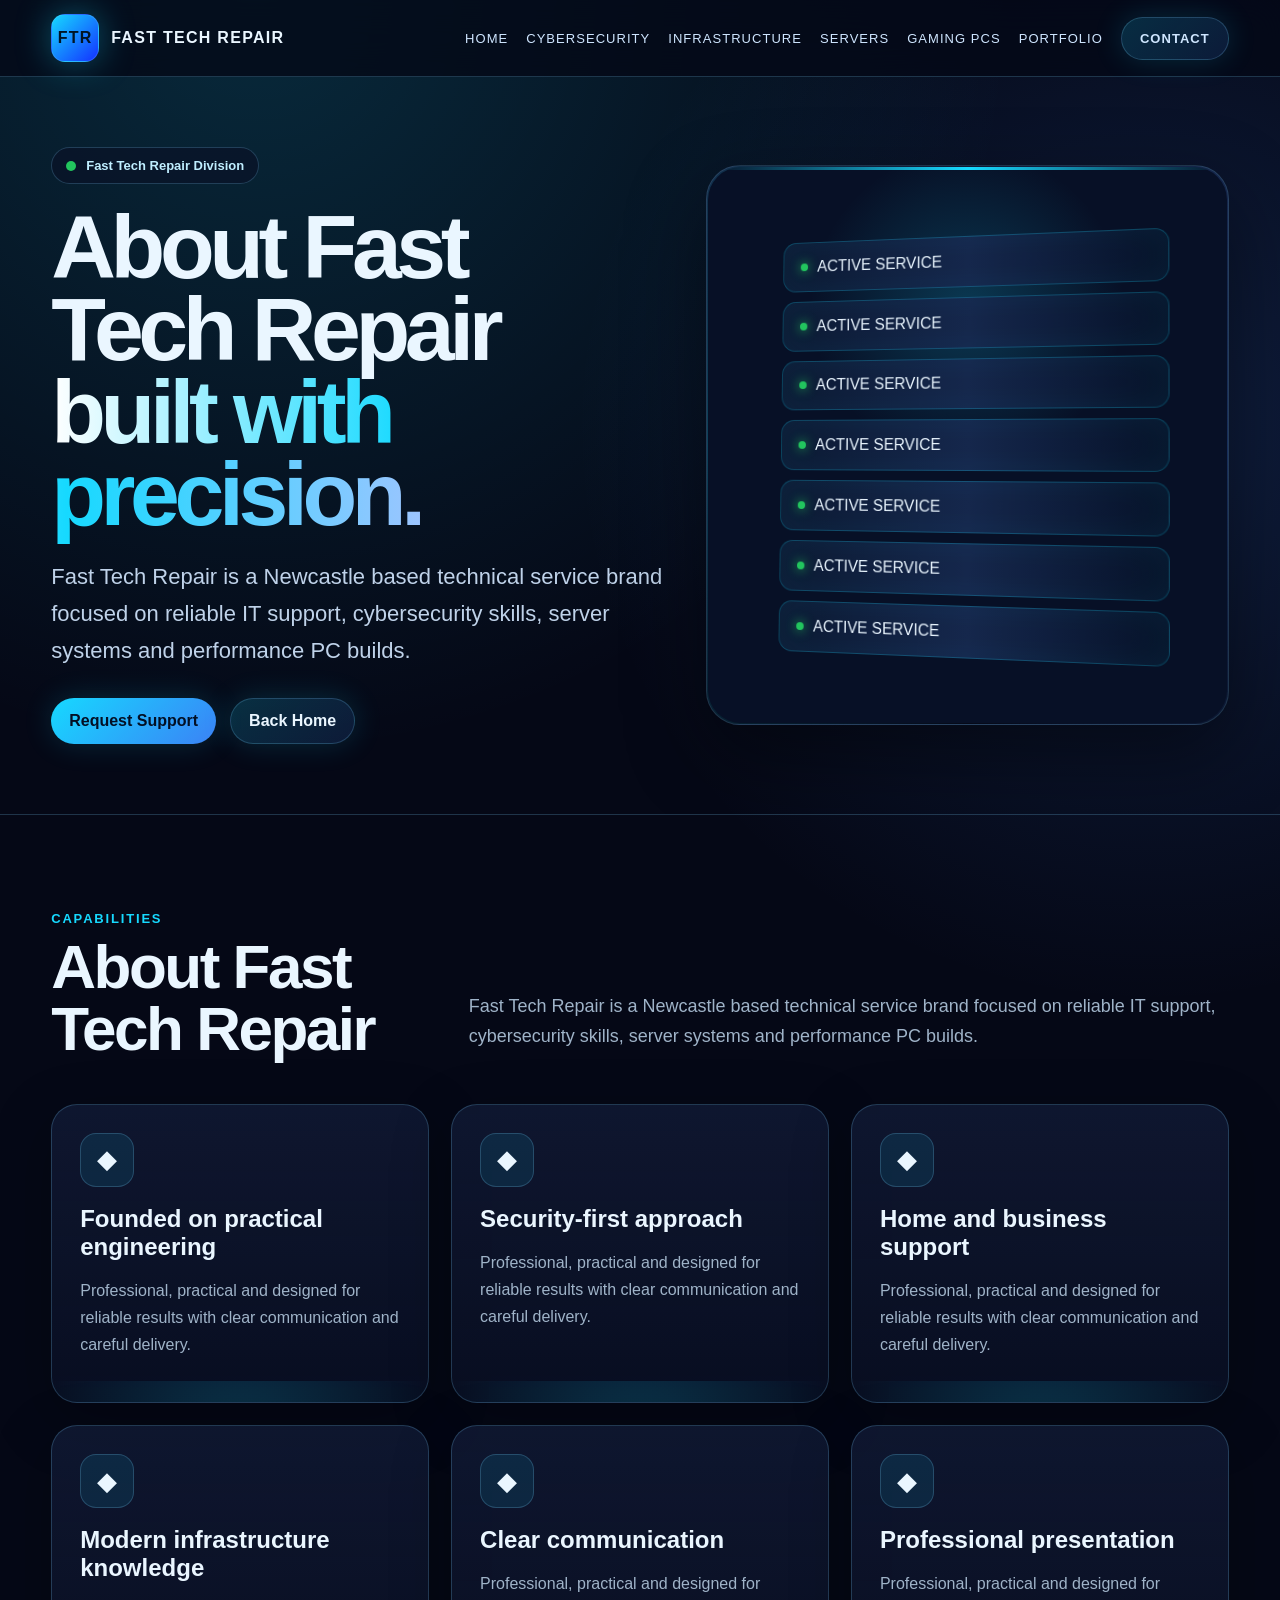
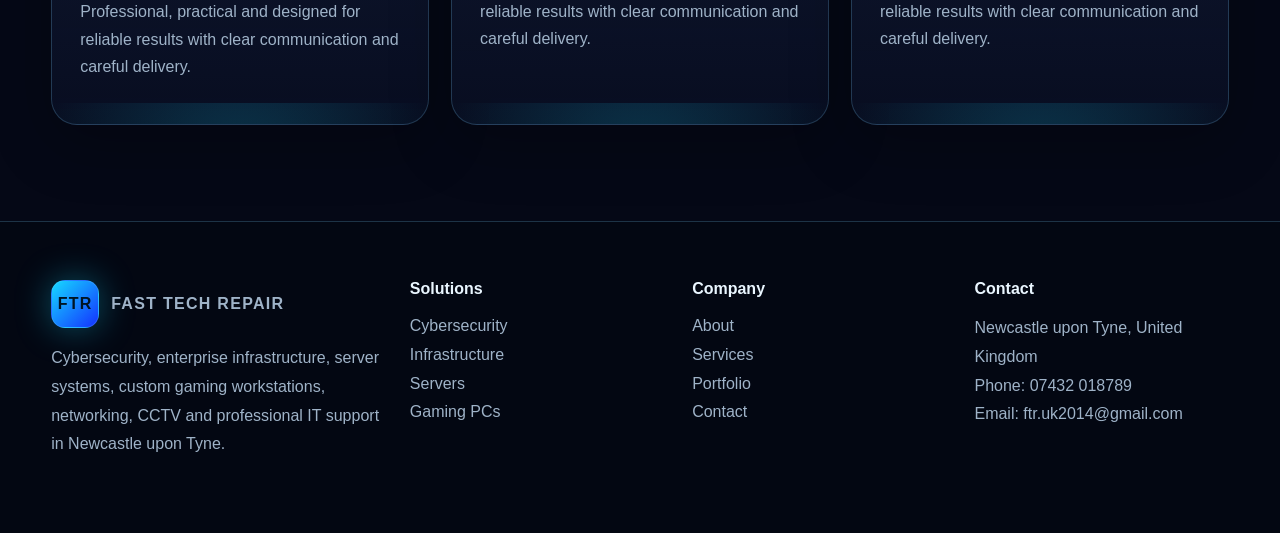
==== commit 10cfcf62: "Add files via upload" ====
--- a/about.html
+++ b/about.html
@@ -1 +1 @@
-<!doctype html><html lang="en"><head><meta charset="utf-8"><meta name="viewport" content="width=device-width,initial-scale=1"><title>About | Fast Tech Repair</title><meta name="description" content="About Fast Tech Repair in Newcastle upon Tyne."><link rel="icon" href="assets/icons/favicon.svg"><link rel="stylesheet" href="assets/css/main.css"><link rel="preconnect" href="https://fonts.googleapis.com"><link rel="preconnect" href="https://fonts.gstatic.com" crossorigin><link href="https://fonts.googleapis.com/css2?family=Inter:wght@400;600;700;800;900&display=swap" rel="stylesheet"></head><body><div class="site-bg"></div><header class="topbar"><nav class="nav"><a class="brand" href="index.html"><div class="logo">FTR</div><span>FAST TECH REPAIR<small>Cybersecurity & Infrastructure</small></span></a><button class="menu-btn">Menu</button><div class="navlinks"><a href="index.html">Home</a><a href="cybersecurity.html">Cybersecurity</a><a href="infrastructure.html">Infrastructure</a><a href="servers.html">Servers</a><a href="gaming.html">Gaming PCs</a><a href="portfolio.html">Portfolio</a><a class="nav-cta" href="contact.html">Contact</a></div></nav></header><main><section class="hero" style="min-height:62vh"><div class="hero-media"></div><div class="hero-wrap" style="grid-template-columns:1fr"><div class="hero-copy reveal"><div class="eyebrow"><span class="pulse"></span> Fast Tech Repair</div><h1>About Fast Tech Repair</h1><p class="lead">Fast Tech Repair provides professional IT support, cybersecurity-focused services, infrastructure support and high performance builds.</p><div class="hero-actions"><a class="btn btn-primary" href="contact.html">Request Support</a><a class="btn btn-ghost" href="index.html">Back Home</a></div></div></div></section><section class="section"><div class="container"><p class="section-kicker reveal">Capabilities</p><h2 class="section-title reveal">Business-ready presentation with a security-first identity.</h2><div class="grid3"><article class="feature reveal"><div class="icon">◆</div><h3>Newcastle based</h3><p>Professional, practical and clearly presented service capability for modern technology environments.</p></article><article class="feature reveal"><div class="icon">◆</div><h3>Security-first mindset</h3><p>Professional, practical and clearly presented service capability for modern technology environments.</p></article><article class="feature reveal"><div class="icon">◆</div><h3>Hands-on engineering</h3><p>Professional, practical and clearly presented service capability for modern technology environments.</p></article><article class="feature reveal"><div class="icon">◆</div><h3>Remote support capable</h3><p>Professional, practical and clearly presented service capability for modern technology environments.</p></article><article class="feature reveal"><div class="icon">◆</div><h3>Business ready presentation</h3><p>Professional, practical and clearly presented service capability for modern technology environments.</p></article><article class="feature reveal"><div class="icon">◆</div><h3>Practical technical experience</h3><p>Professional, practical and clearly presented service capability for modern technology environments.</p></article></div></div></section></main><footer class="footer"><div class="footer-grid"><div><div class="brand"><div class="logo">FTR</div><span>FAST TECH REPAIR<small>Cybersecurity & Infrastructure</small></span></div><p>Professional IT, cybersecurity, infrastructure and high performance systems.</p></div><div><h4>Services</h4><a href="cybersecurity.html">Cybersecurity</a><a href="infrastructure.html">Infrastructure</a><a href="servers.html">Servers</a><a href="gaming.html">Gaming PCs</a></div><div><h4>Company</h4><a href="about.html">About</a><a href="portfolio.html">Portfolio</a><a href="services.html">Services</a><a href="contact.html">Contact</a></div><div><h4>Contact</h4><a href="tel:07432018789">07432 018789</a><a href="mailto:ftr.uk2014@gmail.com">ftr.uk2014@gmail.com</a><a href="https://fasttechrepair.com/">fasttechrepair.com</a></div></div></footer><script src="assets/js/main.js"></script></body></html>+<!doctype html><html lang="en"><head><meta charset="utf-8"><meta name="viewport" content="width=device-width,initial-scale=1"><title>About | Fast Tech Repair</title><meta name="description" content="Fast Tech Repair provides cybersecurity, server, infrastructure, gaming PC and IT support services in Newcastle upon Tyne."><link rel="icon" href="assets/icons/favicon.svg"><link rel="stylesheet" href="assets/css/main.css"></head><body><header class="nav"><div class="container nav-wrap"><a class="brand" href="index.html"><div class="logo">FTR</div><span>FAST TECH REPAIR</span></a><nav class="links"><a href="index.html">Home</a><a href="cybersecurity.html">Cybersecurity</a><a href="infrastructure.html">Infrastructure</a><a href="servers.html">Servers</a><a href="gaming.html">Gaming PCs</a><a href="portfolio.html">Portfolio</a><a href="contact.html" class="btn">Contact</a></nav><button class="hamb" data-nav-toggle>Menu</button></div></header><main><section class="hero" style="min-height:62vh"><div class="container hero-grid"><div class="reveal"><div class="badge"><span class="pulse"></span>Fast Tech Repair Division</div><h1>About Fast Tech Repair <span class="gradient">built with precision.</span></h1><p>Fast Tech Repair is a Newcastle based technical service brand focused on reliable IT support, cybersecurity skills, server systems and performance PC builds.</p><div class="hero-actions"><a class="btn primary" href="contact.html">Request Support</a><a class="btn" href="index.html">Back Home</a></div></div><div class="visual reveal"><div class="visual-inner"><div class="scan"></div><div class="rack"><div class="server"><span class="led"></span><span>ACTIVE SERVICE</span></div><div class="server"><span class="led"></span><span>ACTIVE SERVICE</span></div><div class="server"><span class="led"></span><span>ACTIVE SERVICE</span></div><div class="server"><span class="led"></span><span>ACTIVE SERVICE</span></div><div class="server"><span class="led"></span><span>ACTIVE SERVICE</span></div><div class="server"><span class="led"></span><span>ACTIVE SERVICE</span></div><div class="server"><span class="led"></span><span>ACTIVE SERVICE</span></div></div></div></div></div></section><section class="section"><div class="container"><div class="section-head reveal"><div><div class="kicker">Capabilities</div><h2>About Fast Tech Repair</h2></div><p>Fast Tech Repair is a Newcastle based technical service brand focused on reliable IT support, cybersecurity skills, server systems and performance PC builds.</p></div><div class="grid three"><article class="card reveal"><div class="icon">◆</div><h3>Founded on practical engineering</h3><p>Professional, practical and designed for reliable results with clear communication and careful delivery.</p></article><article class="card reveal"><div class="icon">◆</div><h3>Security-first approach</h3><p>Professional, practical and designed for reliable results with clear communication and careful delivery.</p></article><article class="card reveal"><div class="icon">◆</div><h3>Home and business support</h3><p>Professional, practical and designed for reliable results with clear communication and careful delivery.</p></article><article class="card reveal"><div class="icon">◆</div><h3>Modern infrastructure knowledge</h3><p>Professional, practical and designed for reliable results with clear communication and careful delivery.</p></article><article class="card reveal"><div class="icon">◆</div><h3>Clear communication</h3><p>Professional, practical and designed for reliable results with clear communication and careful delivery.</p></article><article class="card reveal"><div class="icon">◆</div><h3>Professional presentation</h3><p>Professional, practical and designed for reliable results with clear communication and careful delivery.</p></article></div></div></section></main><footer class="footer"><div class="container footer-grid"><div><a class="brand" href="index.html"><div class="logo">FTR</div><span>FAST TECH REPAIR</span></a><p>Cybersecurity, enterprise infrastructure, server systems, custom gaming workstations, networking, CCTV and professional IT support in Newcastle upon Tyne.</p></div><div><h4>Solutions</h4><a href="cybersecurity.html">Cybersecurity</a><br><a href="infrastructure.html">Infrastructure</a><br><a href="servers.html">Servers</a><br><a href="gaming.html">Gaming PCs</a></div><div><h4>Company</h4><a href="about.html">About</a><br><a href="services.html">Services</a><br><a href="portfolio.html">Portfolio</a><br><a href="contact.html">Contact</a></div><div><h4>Contact</h4><p>Newcastle upon Tyne, United Kingdom<br>Phone: 07432 018789<br>Email: ftr.uk2014@gmail.com</p></div></div></footer><script src="assets/js/main.js"></script></body></html>
--- a/assets/css/main.css
+++ b/assets/css/main.css
@@ -1 +1 @@
-:root{--bg:#020713;--panel:#071323;--panel2:#0a1c31;--line:#123b60;--text:#ecf7ff;--muted:#9ab4c9;--cyan:#00eaff;--blue:#2f7cff;--green:#00ff9c;--shadow:0 24px 90px rgba(0,234,255,.16);--max:1180px}*{box-sizing:border-box}html{scroll-behavior:smooth}body{margin:0;background:var(--bg);color:var(--text);font-family:Inter,Arial,Helvetica,sans-serif;overflow-x:hidden}a{color:inherit;text-decoration:none}.site-bg{position:fixed;inset:0;z-index:-5;background:radial-gradient(circle at 20% 20%,rgba(0,234,255,.16),transparent 32%),radial-gradient(circle at 80% 10%,rgba(47,124,255,.18),transparent 28%),linear-gradient(135deg,#020713,#061426 52%,#020713)}.site-bg:after{content:"";position:absolute;inset:0;background-image:linear-gradient(rgba(0,234,255,.05) 1px,transparent 1px),linear-gradient(90deg,rgba(0,234,255,.05) 1px,transparent 1px);background-size:58px 58px;mask-image:linear-gradient(to bottom,rgba(0,0,0,.75),transparent 85%)}.topbar{position:sticky;top:0;z-index:50;background:rgba(2,7,19,.76);backdrop-filter:blur(22px);border-bottom:1px solid rgba(0,234,255,.14)}.nav{max-width:var(--max);margin:auto;display:flex;align-items:center;justify-content:space-between;padding:18px 22px}.brand{display:flex;align-items:center;gap:12px;font-weight:900;letter-spacing:.04em}.logo{width:46px;height:46px;border-radius:14px;background:linear-gradient(135deg,var(--cyan),var(--blue));display:grid;place-items:center;color:#03101c;font-weight:950;box-shadow:0 0 40px rgba(0,234,255,.45)}.brand small{display:block;color:var(--muted);font-size:10px;letter-spacing:.18em;margin-top:3px}.navlinks{display:flex;align-items:center;gap:22px;font-size:12px;font-weight:900;letter-spacing:.08em;text-transform:uppercase}.navlinks a{color:#c4d8ea}.navlinks a:hover{color:var(--cyan)}.nav-cta{padding:12px 18px;border:1px solid rgba(0,234,255,.36);border-radius:999px;background:rgba(0,234,255,.08)}.menu-btn{display:none;background:rgba(255,255,255,.05);color:var(--text);border:1px solid rgba(255,255,255,.16);border-radius:12px;padding:10px 12px}.hero{min-height:calc(100vh - 84px);position:relative;display:grid;align-items:center;overflow:hidden}.hero-media{position:absolute;inset:0;z-index:-2;background-image:linear-gradient(90deg,rgba(2,7,19,.96),rgba(2,7,19,.64),rgba(2,7,19,.92)),url('../images/hero-datacenter.svg');background-size:cover;background-position:center;transform:scale(1.02)}.hero-media:after{content:"";position:absolute;inset:0;background:radial-gradient(circle at 68% 40%,rgba(0,234,255,.16),transparent 32%)}.hero-wrap{max-width:var(--max);margin:auto;width:100%;padding:78px 22px;display:grid;grid-template-columns:1.05fr .95fr;gap:44px;align-items:center}.eyebrow{display:inline-flex;align-items:center;gap:10px;border:1px solid rgba(0,234,255,.28);background:rgba(0,234,255,.08);padding:10px 14px;border-radius:999px;color:#aef8ff;font-weight:900;font-size:12px;letter-spacing:.08em;text-transform:uppercase}.pulse{width:10px;height:10px;border-radius:50%;background:var(--green);box-shadow:0 0 20px var(--green)}h1{font-size:clamp(48px,7vw,92px);line-height:.92;margin:26px 0 24px;letter-spacing:-.075em}.grad{background:linear-gradient(90deg,var(--cyan),#92dcff,var(--blue));-webkit-background-clip:text;background-clip:text;color:transparent}.lead{font-size:clamp(17px,2vw,22px);line-height:1.72;color:#cce5f7;max-width:720px}.hero-actions{display:flex;gap:14px;flex-wrap:wrap;margin-top:28px}.btn{display:inline-flex;align-items:center;justify-content:center;gap:10px;padding:15px 22px;border-radius:999px;font-weight:950;font-size:14px;transition:.25s}.btn-primary{background:linear-gradient(135deg,var(--cyan),var(--blue));color:#03101c;box-shadow:0 18px 40px rgba(0,234,255,.24)}.btn-ghost{border:1px solid rgba(255,255,255,.2);background:rgba(255,255,255,.06)}.btn:hover{transform:translateY(-3px)}.metrics{display:grid;grid-template-columns:repeat(4,1fr);gap:12px;margin-top:34px;max-width:660px}.metric{border:1px solid rgba(0,234,255,.22);background:rgba(7,19,35,.74);padding:18px;border-radius:18px}.metric strong{display:block;color:var(--cyan);font-size:28px}.metric span{display:block;color:#c7d9e8;font-size:11px;text-transform:uppercase;letter-spacing:.12em;font-weight:850}.hero-card{position:relative;border:1px solid rgba(0,234,255,.24);background:linear-gradient(180deg,rgba(11,35,60,.72),rgba(5,13,27,.88));border-radius:32px;padding:28px;box-shadow:var(--shadow);overflow:hidden}.hero-card:before{content:"";position:absolute;inset:-60px;background:radial-gradient(circle at 35% 20%,rgba(0,234,255,.28),transparent 32%);pointer-events:none}.orbit{position:relative;margin:auto;max-width:420px}.orbit img{width:100%;display:block;filter:drop-shadow(0 20px 55px rgba(0,234,255,.18))}.status-panel{position:relative;margin-top:16px;border:1px solid rgba(0,234,255,.2);background:rgba(2,7,19,.74);border-radius:22px;padding:18px}.status-row{display:flex;align-items:center;justify-content:space-between;border-bottom:1px solid rgba(255,255,255,.08);padding:12px 0;color:#dff7ff;font-weight:850}.status-row:last-child{border:0}.ok{color:var(--green)}.section{padding:92px 22px}.container{max-width:var(--max);margin:auto}.section-title{font-size:clamp(32px,4vw,56px);line-height:1;margin:0 0 16px;letter-spacing:-.045em}.section-kicker{color:var(--cyan);font-weight:950;letter-spacing:.14em;text-transform:uppercase;font-size:12px}.section-text{color:var(--muted);font-size:18px;line-height:1.75;max-width:820px}.grid3{display:grid;grid-template-columns:repeat(3,1fr);gap:18px;margin-top:32px}.feature{border:1px solid rgba(0,234,255,.18);background:linear-gradient(180deg,rgba(11,35,60,.62),rgba(5,13,27,.9));border-radius:26px;padding:28px;min-height:240px;transition:.28s}.feature:hover{transform:translateY(-7px);border-color:rgba(0,234,255,.48);box-shadow:var(--shadow)}.feature .icon{width:54px;height:54px;border-radius:18px;background:linear-gradient(135deg,rgba(0,234,255,.22),rgba(47,124,255,.18));display:grid;place-items:center;margin-bottom:18px;color:var(--cyan);font-size:24px}.feature h3{font-size:23px;margin:0 0 12px}.feature p{color:var(--muted);line-height:1.65}.split{display:grid;grid-template-columns:.9fr 1.1fr;gap:34px;align-items:center}.glass{border:1px solid rgba(0,234,255,.18);background:rgba(8,22,39,.68);border-radius:28px;padding:26px;box-shadow:var(--shadow)}.terminal{font-family:ui-monospace,SFMono-Regular,Menlo,monospace;background:#020914;border:1px solid rgba(0,234,255,.22);border-radius:22px;padding:22px;color:#d9f8ff;line-height:1.9}.terminal b{color:var(--green)}.footer{border-top:1px solid rgba(0,234,255,.14);background:rgba(2,7,19,.88);padding:42px 22px;color:var(--muted)}.footer-grid{max-width:var(--max);margin:auto;display:grid;grid-template-columns:1.5fr repeat(3,1fr);gap:28px}.footer h4{color:var(--text);margin-top:0}.footer a{display:block;margin:10px 0;color:var(--muted)}.reveal{opacity:0;transform:translateY(22px);transition:opacity .7s ease,transform .7s ease}.reveal.visible{opacity:1;transform:none}@media(max-width:950px){.menu-btn{display:block}.navlinks{position:absolute;top:82px;left:16px;right:16px;display:none;flex-direction:column;align-items:flex-start;padding:18px;background:rgba(2,7,19,.96);border:1px solid rgba(0,234,255,.2);border-radius:20px}.navlinks.open{display:flex}.hero-wrap,.split{grid-template-columns:1fr}.hero-card{max-width:620px}.metrics,.grid3{grid-template-columns:repeat(2,1fr)}.footer-grid{grid-template-columns:1fr 1fr}}@media(max-width:560px){.nav{padding:14px 16px}.brand span{font-size:13px}.brand small{display:none}.hero-wrap{padding:48px 16px}.metrics,.grid3,.footer-grid{grid-template-columns:1fr}h1{font-size:48px}.section{padding:64px 16px}.hero-actions{flex-direction:column}.btn{width:100%}}
+:root{--bg:#050816;--panel:#0b1228;--panel2:#111a35;--line:rgba(125,211,252,.22);--text:#eaf6ff;--muted:#9fb3c8;--cyan:#16d9ff;--blue:#3b82f6;--green:#22c55e;--orange:#f97316;--shadow:0 30px 80px rgba(0,0,0,.45)}*{box-sizing:border-box}html{scroll-behavior:smooth}body{margin:0;font-family:Inter,Arial,sans-serif;background:radial-gradient(circle at 20% 0%,rgba(22,217,255,.16),transparent 32%),radial-gradient(circle at 90% 20%,rgba(59,130,246,.18),transparent 28%),var(--bg);color:var(--text);overflow-x:hidden}a{color:inherit;text-decoration:none}img,svg{max-width:100%;display:block}.container{width:min(1180px,92%);margin:auto}.nav{position:sticky;top:0;z-index:50;background:rgba(5,8,22,.78);backdrop-filter:blur(18px);border-bottom:1px solid var(--line)}.nav-wrap{height:76px;display:flex;align-items:center;justify-content:space-between}.brand{display:flex;gap:12px;align-items:center;font-weight:900;letter-spacing:.08em}.logo{width:48px;height:48px;border:1px solid var(--line);border-radius:14px;background:linear-gradient(135deg,var(--cyan),#1431ff);display:grid;place-items:center;color:#001424;box-shadow:0 0 35px rgba(22,217,255,.35)}.links{display:flex;gap:18px;align-items:center}.links a{font-size:13px;color:#cfe6ff;text-transform:uppercase;letter-spacing:.08em}.links a:hover{color:var(--cyan)}.btn{display:inline-flex;align-items:center;justify-content:center;gap:10px;padding:13px 18px;border-radius:999px;border:1px solid var(--line);background:linear-gradient(135deg,rgba(22,217,255,.18),rgba(59,130,246,.15));box-shadow:0 0 30px rgba(22,217,255,.16);font-weight:800}.btn.primary{background:linear-gradient(135deg,var(--cyan),var(--blue));color:#031025;border:0}.hamb{display:none}.hero{position:relative;min-height:calc(100vh - 76px);display:grid;place-items:center;overflow:hidden;border-bottom:1px solid var(--line)}.hero-grid{display:grid;grid-template-columns:1.08fr .92fr;gap:42px;align-items:center;padding:70px 0}.badge{display:inline-flex;gap:10px;align-items:center;border:1px solid var(--line);background:rgba(11,18,40,.72);padding:10px 14px;border-radius:999px;color:#bfeeff;font-weight:800;font-size:13px}.pulse{width:10px;height:10px;border-radius:50%;background:var(--green);box-shadow:0 0 0 0 rgba(34,197,94,.8);animation:pulse 1.8s infinite}.hero h1{font-size:clamp(44px,7vw,92px);line-height:.92;margin:22px 0 20px;letter-spacing:-.06em}.gradient{background:linear-gradient(90deg,#fff,var(--cyan),#9cc5ff);-webkit-background-clip:text;background-clip:text;color:transparent}.hero p{font-size:clamp(17px,2vw,22px);color:#bfd2e9;line-height:1.7;max-width:700px}.hero-actions{display:flex;gap:14px;flex-wrap:wrap;margin-top:28px}.stats{display:grid;grid-template-columns:repeat(4,1fr);gap:12px;margin-top:34px}.stat{padding:18px;border:1px solid var(--line);border-radius:18px;background:rgba(11,18,40,.62)}.stat b{font-size:30px;color:var(--cyan)}.stat span{display:block;color:var(--muted);font-size:12px;text-transform:uppercase;letter-spacing:.08em;margin-top:5px}.visual{position:relative;min-height:560px;border:1px solid var(--line);border-radius:34px;background:linear-gradient(180deg,rgba(17,26,53,.92),rgba(5,8,22,.88));box-shadow:var(--shadow);overflow:hidden}.visual:before{content:"";position:absolute;inset:-80px;background:conic-gradient(from 180deg,transparent,var(--cyan),transparent,var(--blue),transparent);animation:spin 16s linear infinite;opacity:.25}.visual-inner{position:absolute;inset:1px;border-radius:33px;background:radial-gradient(circle at 50% 25%,rgba(22,217,255,.20),transparent 32%),#071026;overflow:hidden}.rack{position:absolute;left:12%;right:12%;top:12%;bottom:12%;display:grid;gap:10px;transform:perspective(900px) rotateY(-10deg) rotateX(2deg)}.server{border:1px solid rgba(22,217,255,.25);border-radius:14px;background:linear-gradient(90deg,#0c1730,#16254a,#071026);box-shadow:inset 0 0 40px rgba(22,217,255,.08);display:flex;align-items:center;gap:10px;padding:0 18px}.led{width:8px;height:8px;border-radius:50%;background:var(--green);box-shadow:0 0 12px var(--green)}.scan{position:absolute;left:0;right:0;height:3px;background:linear-gradient(90deg,transparent,var(--cyan),transparent);animation:scan 4s ease-in-out infinite}.floating-card{position:absolute;border:1px solid var(--line);border-radius:18px;background:rgba(5,8,22,.78);backdrop-filter:blur(10px);padding:14px;box-shadow:var(--shadow);font-weight:900}.fc1{top:8%;right:5%}.fc2{bottom:10%;left:5%}.fc3{bottom:32%;right:2%}.section{padding:96px 0}.section-head{display:flex;justify-content:space-between;align-items:end;gap:24px;margin-bottom:34px}.kicker{color:var(--cyan);font-weight:900;letter-spacing:.14em;text-transform:uppercase;font-size:13px}.section h2{font-size:clamp(34px,5vw,62px);line-height:1;margin:10px 0;letter-spacing:-.04em}.section-head p,.lead{color:var(--muted);font-size:18px;line-height:1.7;max-width:760px}.grid{display:grid;gap:22px}.grid.three{grid-template-columns:repeat(3,1fr)}.grid.two{grid-template-columns:repeat(2,1fr)}.card{position:relative;border:1px solid var(--line);border-radius:26px;background:linear-gradient(180deg,rgba(17,26,53,.82),rgba(11,18,40,.62));padding:28px;box-shadow:0 18px 60px rgba(0,0,0,.25);overflow:hidden}.card:after{content:"";position:absolute;inset:auto -30% -40% -30%;height:140px;background:radial-gradient(circle,rgba(22,217,255,.20),transparent 65%)}.icon{width:54px;height:54px;border-radius:16px;border:1px solid var(--line);display:grid;place-items:center;background:rgba(22,217,255,.10);font-size:26px;margin-bottom:18px}.card h3{font-size:24px;margin:0 0 12px}.card p{color:var(--muted);line-height:1.7}.list{display:grid;gap:11px;margin-top:18px}.list span{color:#cfe6ff;border-top:1px solid rgba(125,211,252,.12);padding-top:11px}.band{border-top:1px solid var(--line);border-bottom:1px solid var(--line);background:linear-gradient(90deg,rgba(22,217,255,.09),rgba(59,130,246,.07));padding:52px 0;overflow:hidden}.marquee{display:flex;gap:18px;white-space:nowrap;animation:marquee 24s linear infinite}.chip{border:1px solid var(--line);border-radius:999px;padding:14px 20px;background:rgba(5,8,22,.6);font-weight:900;color:#dff7ff}.timeline{display:grid;grid-template-columns:repeat(4,1fr);gap:18px}.step{padding:24px;border:1px solid var(--line);border-radius:24px;background:rgba(11,18,40,.58)}.step b{color:var(--cyan);font-size:36px}.footer{border-top:1px solid var(--line);padding:58px 0;background:#030712}.footer-grid{display:grid;grid-template-columns:1.3fr repeat(3,1fr);gap:28px}.footer p,.footer a{color:var(--muted);line-height:1.8}.footer h4{margin:0 0 14px}.reveal{opacity:0;transform:translateY(22px);transition:opacity .7s ease,transform .7s ease}.reveal.show{opacity:1;transform:none}@keyframes pulse{70%{box-shadow:0 0 0 12px rgba(34,197,94,0)}}@keyframes spin{to{transform:rotate(360deg)}}@keyframes scan{0%,100%{top:8%}50%{top:90%}}@keyframes marquee{to{transform:translateX(-50%)}}@media(max-width:920px){.links{display:none;position:absolute;left:0;right:0;top:76px;background:#050816;border-bottom:1px solid var(--line);padding:20px;flex-direction:column}.links.open{display:flex}.hamb{display:block;background:none;border:1px solid var(--line);color:var(--text);border-radius:12px;padding:10px}.hero-grid,.grid.two{grid-template-columns:1fr}.visual{min-height:420px}.stats,.grid.three,.timeline,.footer-grid{grid-template-columns:1fr 1fr}.section-head{display:block}}@media(max-width:560px){.stats,.grid.three,.timeline,.footer-grid{grid-template-columns:1fr}.hero{min-height:auto}.hero-grid{padding:48px 0}.hero-actions{display:grid}.visual{min-height:330px}.section{padding:64px 0}.nav-wrap{height:68px}.links{top:68px}.brand span{font-size:12px}}
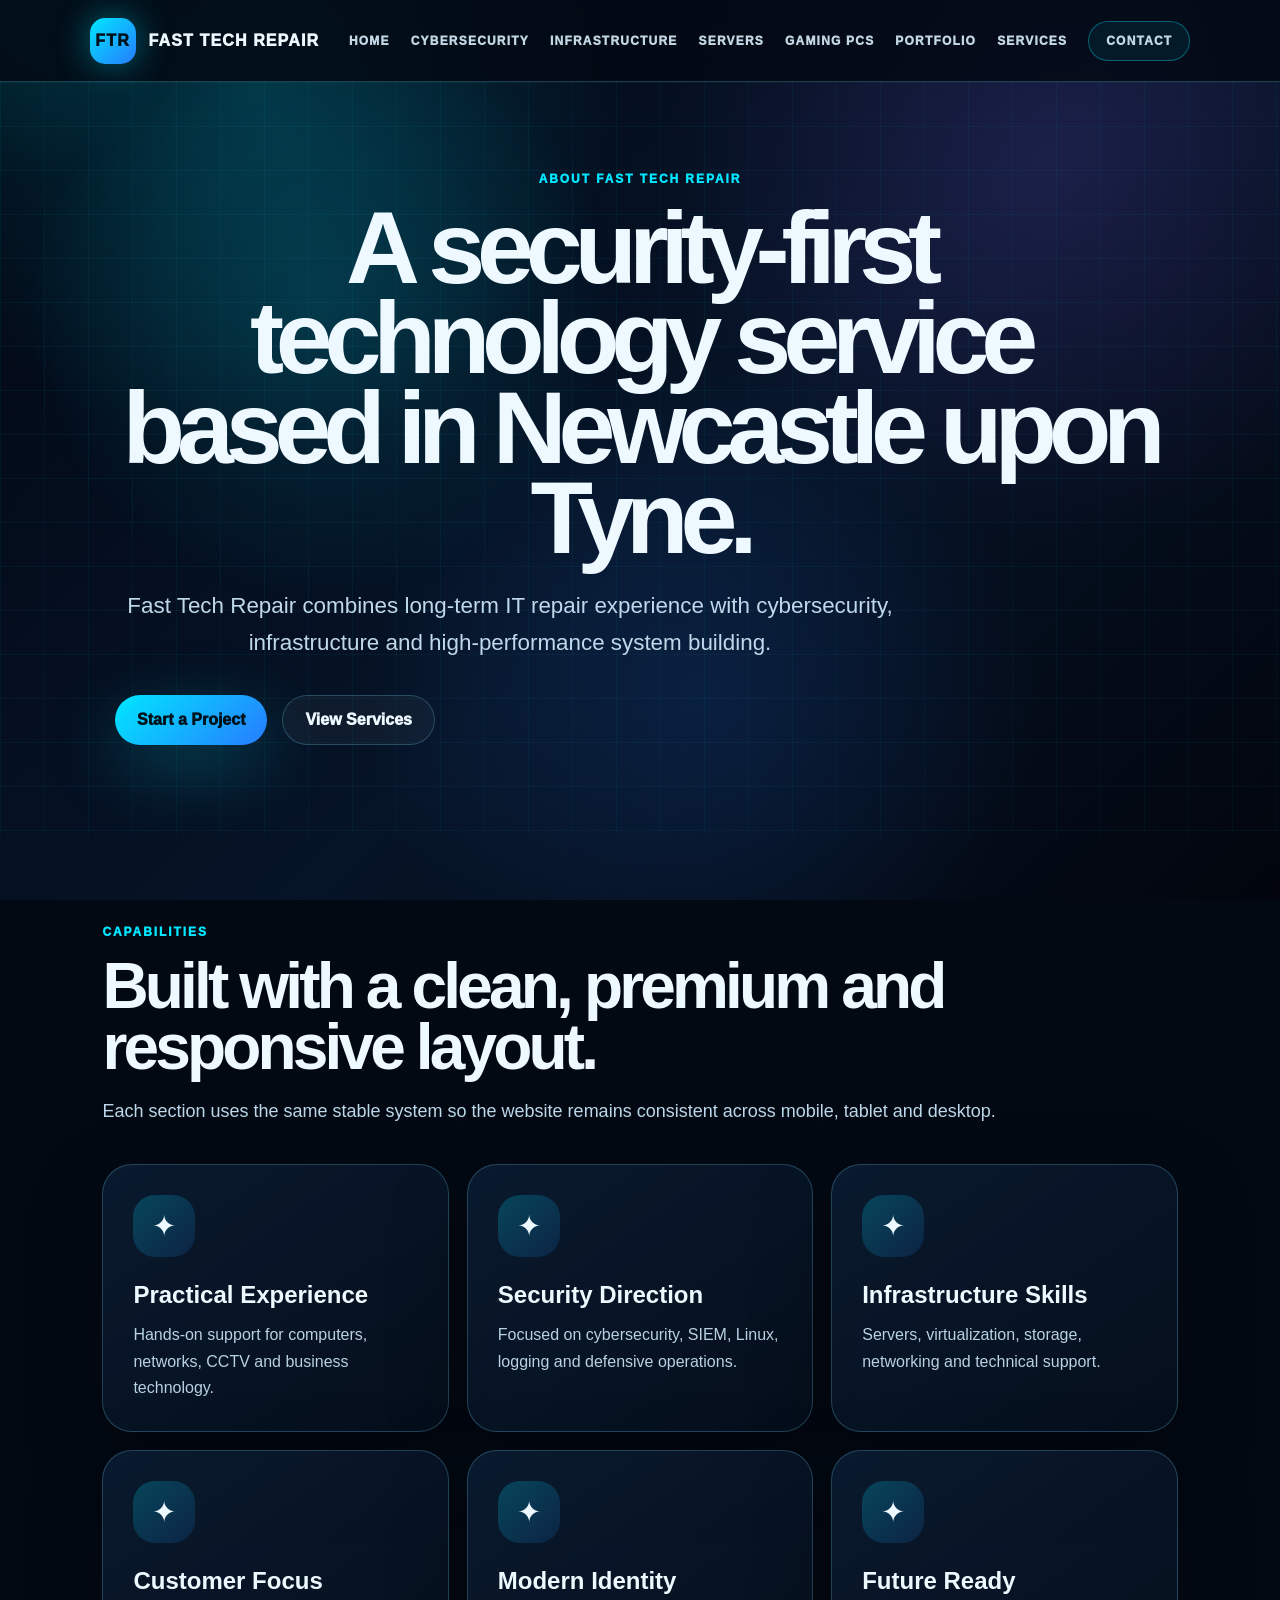
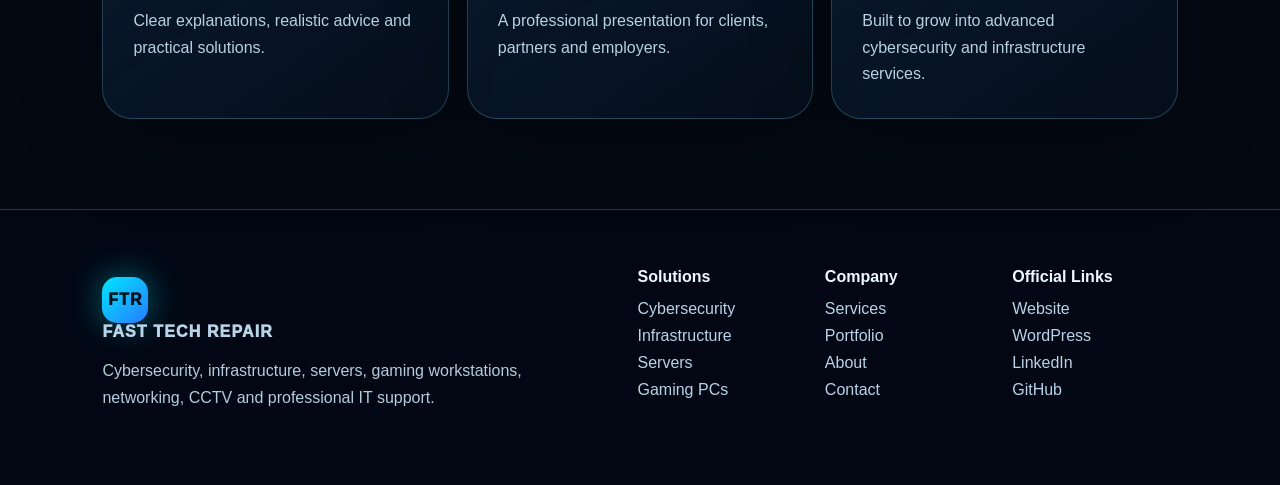
==== commit ebc3f6c3: "Add files via upload" ====
--- a/about.html
+++ b/about.html
@@ -1 +1,127 @@
-<!doctype html><html lang="en"><head><meta charset="utf-8"><meta name="viewport" content="width=device-width,initial-scale=1"><title>About | Fast Tech Repair</title><meta name="description" content="Fast Tech Repair provides cybersecurity, server, infrastructure, gaming PC and IT support services in Newcastle upon Tyne."><link rel="icon" href="assets/icons/favicon.svg"><link rel="stylesheet" href="assets/css/main.css"></head><body><header class="nav"><div class="container nav-wrap"><a class="brand" href="index.html"><div class="logo">FTR</div><span>FAST TECH REPAIR</span></a><nav class="links"><a href="index.html">Home</a><a href="cybersecurity.html">Cybersecurity</a><a href="infrastructure.html">Infrastructure</a><a href="servers.html">Servers</a><a href="gaming.html">Gaming PCs</a><a href="portfolio.html">Portfolio</a><a href="contact.html" class="btn">Contact</a></nav><button class="hamb" data-nav-toggle>Menu</button></div></header><main><section class="hero" style="min-height:62vh"><div class="container hero-grid"><div class="reveal"><div class="badge"><span class="pulse"></span>Fast Tech Repair Division</div><h1>About Fast Tech Repair <span class="gradient">built with precision.</span></h1><p>Fast Tech Repair is a Newcastle based technical service brand focused on reliable IT support, cybersecurity skills, server systems and performance PC builds.</p><div class="hero-actions"><a class="btn primary" href="contact.html">Request Support</a><a class="btn" href="index.html">Back Home</a></div></div><div class="visual reveal"><div class="visual-inner"><div class="scan"></div><div class="rack"><div class="server"><span class="led"></span><span>ACTIVE SERVICE</span></div><div class="server"><span class="led"></span><span>ACTIVE SERVICE</span></div><div class="server"><span class="led"></span><span>ACTIVE SERVICE</span></div><div class="server"><span class="led"></span><span>ACTIVE SERVICE</span></div><div class="server"><span class="led"></span><span>ACTIVE SERVICE</span></div><div class="server"><span class="led"></span><span>ACTIVE SERVICE</span></div><div class="server"><span class="led"></span><span>ACTIVE SERVICE</span></div></div></div></div></div></section><section class="section"><div class="container"><div class="section-head reveal"><div><div class="kicker">Capabilities</div><h2>About Fast Tech Repair</h2></div><p>Fast Tech Repair is a Newcastle based technical service brand focused on reliable IT support, cybersecurity skills, server systems and performance PC builds.</p></div><div class="grid three"><article class="card reveal"><div class="icon">◆</div><h3>Founded on practical engineering</h3><p>Professional, practical and designed for reliable results with clear communication and careful delivery.</p></article><article class="card reveal"><div class="icon">◆</div><h3>Security-first approach</h3><p>Professional, practical and designed for reliable results with clear communication and careful delivery.</p></article><article class="card reveal"><div class="icon">◆</div><h3>Home and business support</h3><p>Professional, practical and designed for reliable results with clear communication and careful delivery.</p></article><article class="card reveal"><div class="icon">◆</div><h3>Modern infrastructure knowledge</h3><p>Professional, practical and designed for reliable results with clear communication and careful delivery.</p></article><article class="card reveal"><div class="icon">◆</div><h3>Clear communication</h3><p>Professional, practical and designed for reliable results with clear communication and careful delivery.</p></article><article class="card reveal"><div class="icon">◆</div><h3>Professional presentation</h3><p>Professional, practical and designed for reliable results with clear communication and careful delivery.</p></article></div></div></section></main><footer class="footer"><div class="container footer-grid"><div><a class="brand" href="index.html"><div class="logo">FTR</div><span>FAST TECH REPAIR</span></a><p>Cybersecurity, enterprise infrastructure, server systems, custom gaming workstations, networking, CCTV and professional IT support in Newcastle upon Tyne.</p></div><div><h4>Solutions</h4><a href="cybersecurity.html">Cybersecurity</a><br><a href="infrastructure.html">Infrastructure</a><br><a href="servers.html">Servers</a><br><a href="gaming.html">Gaming PCs</a></div><div><h4>Company</h4><a href="about.html">About</a><br><a href="services.html">Services</a><br><a href="portfolio.html">Portfolio</a><br><a href="contact.html">Contact</a></div><div><h4>Contact</h4><p>Newcastle upon Tyne, United Kingdom<br>Phone: 07432 018789<br>Email: ftr.uk2014@gmail.com</p></div></div></footer><script src="assets/js/main.js"></script></body></html>+<!DOCTYPE html>
+<html lang="en">
+<head>
+  <meta charset="UTF-8" />
+  <meta name="viewport" content="width=device-width, initial-scale=1.0" />
+  <title>Fast Tech Repair | About</title>
+  <meta name="description" content="Fast Tech Repair combines long-term IT repair experience with cybersecurity, infrastructure and high-performance system building." />
+  <meta property="og:title" content="Fast Tech Repair | About" />
+  <meta property="og:description" content="Fast Tech Repair combines long-term IT repair experience with cybersecurity, infrastructure and high-performance system building." />
+  <meta property="og:type" content="website" />
+  <link rel="manifest" href="manifest.json" />
+  <link rel="stylesheet" href="assets/css/main.css" />
+</head>
+<body>
+  <div class="cursor-glow" id="cursorGlow"></div>
+  
+<header class="site-header">
+  <a class="brand" href="index.html">
+    <span class="logo">FTR</span>
+    <span>Fast Tech Repair</span>
+  </a>
+  <button class="menu-btn" id="menuBtn" aria-label="Open navigation">Menu</button>
+  
+<nav class="nav" id="nav">
+  <a href="index.html">Home</a>
+  <a href="cybersecurity.html">Cybersecurity</a>
+  <a href="infrastructure.html">Infrastructure</a>
+  <a href="servers.html">Servers</a>
+  <a href="gaming.html">Gaming PCs</a>
+  <a href="portfolio.html">Portfolio</a>
+  <a href="services.html">Services</a>
+  <a class="nav-cta" href="contact.html">Contact</a>
+</nav>
+
+</header>
+
+  <main>
+    <section class="sub-hero">
+      <div class="sub-hero-grid"></div>
+      <div class="sub-hero-content reveal">
+        <span class="eyebrow">About Fast Tech Repair</span>
+        <h1>A security-first technology service based in Newcastle upon Tyne.</h1>
+        <p>Fast Tech Repair combines long-term IT repair experience with cybersecurity, infrastructure and high-performance system building.</p>
+        <div class="hero-actions">
+          <a class="btn primary" href="contact.html">Start a Project</a>
+          <a class="btn ghost" href="services.html">View Services</a>
+        </div>
+      </div>
+    </section>
+
+    <section class="premium-section">
+      <div class="section-head reveal">
+        <span class="eyebrow">Capabilities</span>
+        <h2>Built with a clean, premium and responsive layout.</h2>
+        <p>Each section uses the same stable system so the website remains consistent across mobile, tablet and desktop.</p>
+      </div>
+      <div class="premium-grid">
+        <article class="premium-card reveal">
+          <div class="card-icon">✦</div>
+          <h3>Practical Experience</h3>
+          <p>Hands-on support for computers, networks, CCTV and business technology.</p>
+        </article>
+<article class="premium-card reveal">
+          <div class="card-icon">✦</div>
+          <h3>Security Direction</h3>
+          <p>Focused on cybersecurity, SIEM, Linux, logging and defensive operations.</p>
+        </article>
+<article class="premium-card reveal">
+          <div class="card-icon">✦</div>
+          <h3>Infrastructure Skills</h3>
+          <p>Servers, virtualization, storage, networking and technical support.</p>
+        </article>
+<article class="premium-card reveal">
+          <div class="card-icon">✦</div>
+          <h3>Customer Focus</h3>
+          <p>Clear explanations, realistic advice and practical solutions.</p>
+        </article>
+<article class="premium-card reveal">
+          <div class="card-icon">✦</div>
+          <h3>Modern Identity</h3>
+          <p>A professional presentation for clients, partners and employers.</p>
+        </article>
+<article class="premium-card reveal">
+          <div class="card-icon">✦</div>
+          <h3>Future Ready</h3>
+          <p>Built to grow into advanced cybersecurity and infrastructure services.</p>
+        </article>
+      </div>
+    </section>
+  </main>
+  
+<footer class="footer">
+  <div class="footer-brand">
+    <a class="brand footer-brand-link" href="index.html">
+      <span class="logo">FTR</span>
+      <span>Fast Tech Repair</span>
+    </a>
+    <p>Cybersecurity, infrastructure, servers, gaming workstations, networking, CCTV and professional IT support.</p>
+  </div>
+  <div class="footer-grid">
+    <div>
+      <h4>Solutions</h4>
+      <a href="cybersecurity.html">Cybersecurity</a>
+      <a href="infrastructure.html">Infrastructure</a>
+      <a href="servers.html">Servers</a>
+      <a href="gaming.html">Gaming PCs</a>
+    </div>
+    <div>
+      <h4>Company</h4>
+      <a href="services.html">Services</a>
+      <a href="portfolio.html">Portfolio</a>
+      <a href="about.html">About</a>
+      <a href="contact.html">Contact</a>
+    </div>
+    <div>
+      <h4>Official Links</h4>
+      <a href="https://fasttechrepair.com/">Website</a>
+      <a href="https://fasttechrepair.wordpress.com/">WordPress</a>
+      <a href="https://www.linkedin.com/in/fasttechrepair/">LinkedIn</a>
+      <a href="https://github.com/fasttechrepair">GitHub</a>
+    </div>
+  </div>
+</footer>
+
+  <script src="assets/js/app.js"></script>
+</body>
+</html>
--- a/assets/css/main.css
+++ b/assets/css/main.css
@@ -1 +1,45 @@
-:root{--bg:#050816;--panel:#0b1228;--panel2:#111a35;--line:rgba(125,211,252,.22);--text:#eaf6ff;--muted:#9fb3c8;--cyan:#16d9ff;--blue:#3b82f6;--green:#22c55e;--orange:#f97316;--shadow:0 30px 80px rgba(0,0,0,.45)}*{box-sizing:border-box}html{scroll-behavior:smooth}body{margin:0;font-family:Inter,Arial,sans-serif;background:radial-gradient(circle at 20% 0%,rgba(22,217,255,.16),transparent 32%),radial-gradient(circle at 90% 20%,rgba(59,130,246,.18),transparent 28%),var(--bg);color:var(--text);overflow-x:hidden}a{color:inherit;text-decoration:none}img,svg{max-width:100%;display:block}.container{width:min(1180px,92%);margin:auto}.nav{position:sticky;top:0;z-index:50;background:rgba(5,8,22,.78);backdrop-filter:blur(18px);border-bottom:1px solid var(--line)}.nav-wrap{height:76px;display:flex;align-items:center;justify-content:space-between}.brand{display:flex;gap:12px;align-items:center;font-weight:900;letter-spacing:.08em}.logo{width:48px;height:48px;border:1px solid var(--line);border-radius:14px;background:linear-gradient(135deg,var(--cyan),#1431ff);display:grid;place-items:center;color:#001424;box-shadow:0 0 35px rgba(22,217,255,.35)}.links{display:flex;gap:18px;align-items:center}.links a{font-size:13px;color:#cfe6ff;text-transform:uppercase;letter-spacing:.08em}.links a:hover{color:var(--cyan)}.btn{display:inline-flex;align-items:center;justify-content:center;gap:10px;padding:13px 18px;border-radius:999px;border:1px solid var(--line);background:linear-gradient(135deg,rgba(22,217,255,.18),rgba(59,130,246,.15));box-shadow:0 0 30px rgba(22,217,255,.16);font-weight:800}.btn.primary{background:linear-gradient(135deg,var(--cyan),var(--blue));color:#031025;border:0}.hamb{display:none}.hero{position:relative;min-height:calc(100vh - 76px);display:grid;place-items:center;overflow:hidden;border-bottom:1px solid var(--line)}.hero-grid{display:grid;grid-template-columns:1.08fr .92fr;gap:42px;align-items:center;padding:70px 0}.badge{display:inline-flex;gap:10px;align-items:center;border:1px solid var(--line);background:rgba(11,18,40,.72);padding:10px 14px;border-radius:999px;color:#bfeeff;font-weight:800;font-size:13px}.pulse{width:10px;height:10px;border-radius:50%;background:var(--green);box-shadow:0 0 0 0 rgba(34,197,94,.8);animation:pulse 1.8s infinite}.hero h1{font-size:clamp(44px,7vw,92px);line-height:.92;margin:22px 0 20px;letter-spacing:-.06em}.gradient{background:linear-gradient(90deg,#fff,var(--cyan),#9cc5ff);-webkit-background-clip:text;background-clip:text;color:transparent}.hero p{font-size:clamp(17px,2vw,22px);color:#bfd2e9;line-height:1.7;max-width:700px}.hero-actions{display:flex;gap:14px;flex-wrap:wrap;margin-top:28px}.stats{display:grid;grid-template-columns:repeat(4,1fr);gap:12px;margin-top:34px}.stat{padding:18px;border:1px solid var(--line);border-radius:18px;background:rgba(11,18,40,.62)}.stat b{font-size:30px;color:var(--cyan)}.stat span{display:block;color:var(--muted);font-size:12px;text-transform:uppercase;letter-spacing:.08em;margin-top:5px}.visual{position:relative;min-height:560px;border:1px solid var(--line);border-radius:34px;background:linear-gradient(180deg,rgba(17,26,53,.92),rgba(5,8,22,.88));box-shadow:var(--shadow);overflow:hidden}.visual:before{content:"";position:absolute;inset:-80px;background:conic-gradient(from 180deg,transparent,var(--cyan),transparent,var(--blue),transparent);animation:spin 16s linear infinite;opacity:.25}.visual-inner{position:absolute;inset:1px;border-radius:33px;background:radial-gradient(circle at 50% 25%,rgba(22,217,255,.20),transparent 32%),#071026;overflow:hidden}.rack{position:absolute;left:12%;right:12%;top:12%;bottom:12%;display:grid;gap:10px;transform:perspective(900px) rotateY(-10deg) rotateX(2deg)}.server{border:1px solid rgba(22,217,255,.25);border-radius:14px;background:linear-gradient(90deg,#0c1730,#16254a,#071026);box-shadow:inset 0 0 40px rgba(22,217,255,.08);display:flex;align-items:center;gap:10px;padding:0 18px}.led{width:8px;height:8px;border-radius:50%;background:var(--green);box-shadow:0 0 12px var(--green)}.scan{position:absolute;left:0;right:0;height:3px;background:linear-gradient(90deg,transparent,var(--cyan),transparent);animation:scan 4s ease-in-out infinite}.floating-card{position:absolute;border:1px solid var(--line);border-radius:18px;background:rgba(5,8,22,.78);backdrop-filter:blur(10px);padding:14px;box-shadow:var(--shadow);font-weight:900}.fc1{top:8%;right:5%}.fc2{bottom:10%;left:5%}.fc3{bottom:32%;right:2%}.section{padding:96px 0}.section-head{display:flex;justify-content:space-between;align-items:end;gap:24px;margin-bottom:34px}.kicker{color:var(--cyan);font-weight:900;letter-spacing:.14em;text-transform:uppercase;font-size:13px}.section h2{font-size:clamp(34px,5vw,62px);line-height:1;margin:10px 0;letter-spacing:-.04em}.section-head p,.lead{color:var(--muted);font-size:18px;line-height:1.7;max-width:760px}.grid{display:grid;gap:22px}.grid.three{grid-template-columns:repeat(3,1fr)}.grid.two{grid-template-columns:repeat(2,1fr)}.card{position:relative;border:1px solid var(--line);border-radius:26px;background:linear-gradient(180deg,rgba(17,26,53,.82),rgba(11,18,40,.62));padding:28px;box-shadow:0 18px 60px rgba(0,0,0,.25);overflow:hidden}.card:after{content:"";position:absolute;inset:auto -30% -40% -30%;height:140px;background:radial-gradient(circle,rgba(22,217,255,.20),transparent 65%)}.icon{width:54px;height:54px;border-radius:16px;border:1px solid var(--line);display:grid;place-items:center;background:rgba(22,217,255,.10);font-size:26px;margin-bottom:18px}.card h3{font-size:24px;margin:0 0 12px}.card p{color:var(--muted);line-height:1.7}.list{display:grid;gap:11px;margin-top:18px}.list span{color:#cfe6ff;border-top:1px solid rgba(125,211,252,.12);padding-top:11px}.band{border-top:1px solid var(--line);border-bottom:1px solid var(--line);background:linear-gradient(90deg,rgba(22,217,255,.09),rgba(59,130,246,.07));padding:52px 0;overflow:hidden}.marquee{display:flex;gap:18px;white-space:nowrap;animation:marquee 24s linear infinite}.chip{border:1px solid var(--line);border-radius:999px;padding:14px 20px;background:rgba(5,8,22,.6);font-weight:900;color:#dff7ff}.timeline{display:grid;grid-template-columns:repeat(4,1fr);gap:18px}.step{padding:24px;border:1px solid var(--line);border-radius:24px;background:rgba(11,18,40,.58)}.step b{color:var(--cyan);font-size:36px}.footer{border-top:1px solid var(--line);padding:58px 0;background:#030712}.footer-grid{display:grid;grid-template-columns:1.3fr repeat(3,1fr);gap:28px}.footer p,.footer a{color:var(--muted);line-height:1.8}.footer h4{margin:0 0 14px}.reveal{opacity:0;transform:translateY(22px);transition:opacity .7s ease,transform .7s ease}.reveal.show{opacity:1;transform:none}@keyframes pulse{70%{box-shadow:0 0 0 12px rgba(34,197,94,0)}}@keyframes spin{to{transform:rotate(360deg)}}@keyframes scan{0%,100%{top:8%}50%{top:90%}}@keyframes marquee{to{transform:translateX(-50%)}}@media(max-width:920px){.links{display:none;position:absolute;left:0;right:0;top:76px;background:#050816;border-bottom:1px solid var(--line);padding:20px;flex-direction:column}.links.open{display:flex}.hamb{display:block;background:none;border:1px solid var(--line);color:var(--text);border-radius:12px;padding:10px}.hero-grid,.grid.two{grid-template-columns:1fr}.visual{min-height:420px}.stats,.grid.three,.timeline,.footer-grid{grid-template-columns:1fr 1fr}.section-head{display:block}}@media(max-width:560px){.stats,.grid.three,.timeline,.footer-grid{grid-template-columns:1fr}.hero{min-height:auto}.hero-grid{padding:48px 0}.hero-actions{display:grid}.visual{min-height:330px}.section{padding:64px 0}.nav-wrap{height:68px}.links{top:68px}.brand span{font-size:12px}}
+
+:root{
+  --bg:#030913;--bg2:#061527;--panel:#07182c;--panel2:#0b2138;--text:#eef9ff;--muted:#a9c6db;
+  --cyan:#00e7ff;--blue:#277cff;--green:#00ff9d;--purple:#8c5dff;--line:rgba(122,219,255,.24);
+  --shadow:0 34px 100px rgba(0,0,0,.45);
+}
+*{box-sizing:border-box}
+html{scroll-behavior:smooth}
+body{margin:0;font-family:Inter,Segoe UI,Arial,sans-serif;background:var(--bg);color:var(--text);overflow-x:hidden}
+body::before{content:"";position:fixed;inset:0;z-index:-3;background:
+radial-gradient(circle at 20% 10%,rgba(0,231,255,.18),transparent 28%),
+radial-gradient(circle at 82% 18%,rgba(140,93,255,.16),transparent 30%),
+radial-gradient(circle at 55% 78%,rgba(39,124,255,.14),transparent 34%),
+linear-gradient(135deg,#020713,#061427 55%,#02050d)}
+body::after{content:"";position:fixed;inset:0;z-index:-2;opacity:.24;background-image:
+linear-gradient(rgba(0,231,255,.08) 1px,transparent 1px),
+linear-gradient(90deg,rgba(0,231,255,.08) 1px,transparent 1px);background-size:58px 58px;mask-image:linear-gradient(to bottom,black,transparent 85%)}
+a{text-decoration:none;color:inherit}
+.loader{position:fixed;inset:0;background:#030913;z-index:999;display:grid;place-items:center;gap:14px;transition:.5s opacity,.5s visibility}
+.loader.hide{opacity:0;visibility:hidden}.loader-mark{width:82px;height:82px;border-radius:25px;background:linear-gradient(135deg,var(--cyan),var(--blue));display:grid;place-items:center;color:#001220;font-weight:1000;font-size:25px;box-shadow:0 0 80px rgba(0,231,255,.35)}.loader span{color:#b7dff0;text-transform:uppercase;letter-spacing:.18em;font-size:12px;font-weight:900}
+.cursor-glow{position:fixed;width:420px;height:420px;border-radius:50%;background:radial-gradient(circle,rgba(0,231,255,.12),transparent 65%);pointer-events:none;z-index:-1;transform:translate(-50%,-50%);display:none}
+.site-header{height:82px;display:flex;align-items:center;justify-content:space-between;gap:20px;padding:0 clamp(20px,7vw,118px);position:sticky;top:0;z-index:50;background:rgba(3,9,19,.82);backdrop-filter:blur(18px);border-bottom:1px solid var(--line)}
+.brand{display:flex;align-items:center;gap:13px;font-weight:1000;text-transform:uppercase;letter-spacing:.07em}.logo{width:46px;height:46px;border-radius:15px;background:linear-gradient(135deg,var(--cyan),var(--blue));display:grid;place-items:center;color:#00131d;box-shadow:0 0 35px rgba(0,231,255,.42);font-weight:1000}
+.nav{display:flex;align-items:center;gap:21px;font-size:12px;font-weight:950;letter-spacing:.1em;text-transform:uppercase;color:#d7edfb}.nav a{opacity:.9}.nav a:hover{opacity:1;color:var(--cyan)}.nav-cta{padding:12px 17px;border:1px solid rgba(0,231,255,.38);border-radius:999px;background:rgba(0,231,255,.08)}.menu-btn{display:none}
+.hero{position:relative;min-height:calc(100vh - 82px);display:grid;grid-template-columns:1.04fr .96fr;gap:58px;align-items:center;padding:78px clamp(22px,8vw,128px);overflow:hidden}.orb{position:absolute;border-radius:50%;filter:blur(7px);opacity:.42}.orb-a{width:460px;height:460px;right:-120px;top:80px;background:radial-gradient(circle,var(--cyan),transparent 65%);animation:float 9s infinite alternate}.orb-b{width:300px;height:300px;left:-80px;bottom:40px;background:radial-gradient(circle,var(--purple),transparent 65%);animation:float 8s infinite alternate-reverse}
+.eyebrow{display:block;color:var(--cyan);font-size:12px;font-weight:1000;text-transform:uppercase;letter-spacing:.16em;margin-bottom:17px}.hero h1,.sub-hero h1{font-size:clamp(54px,8vw,118px);line-height:.88;letter-spacing:-.08em;margin:0 0 25px}.hero p,.sub-hero p{font-size:clamp(18px,1.75vw,24px);line-height:1.62;color:#bfd8ea;max-width:790px}.hero-actions{display:flex;gap:15px;flex-wrap:wrap;margin-top:34px}.btn{display:inline-flex;align-items:center;justify-content:center;padding:15px 22px;border-radius:999px;font-weight:1000}.primary{background:linear-gradient(135deg,var(--cyan),var(--blue));color:#00131c;box-shadow:0 22px 70px rgba(0,231,255,.25)}.ghost{border:1px solid var(--line);background:rgba(255,255,255,.04)}
+.security-console{position:relative;border:1px solid rgba(122,219,255,.32);border-radius:34px;background:linear-gradient(145deg,rgba(8,24,43,.93),rgba(4,13,27,.72));box-shadow:var(--shadow);padding:30px;min-height:560px;overflow:hidden}.security-console::before{content:"";position:absolute;inset:-80px;background:radial-gradient(circle at 25% 20%,rgba(0,231,255,.18),transparent 28%),linear-gradient(120deg,transparent,rgba(39,124,255,.18),transparent);animation:scanbg 7s infinite alternate}.console-top{position:relative;z-index:2;display:flex;align-items:center;gap:8px;color:#cbe6f8}.console-top span{width:12px;height:12px;border-radius:50%;background:var(--cyan);box-shadow:0 0 20px var(--cyan)}.console-top strong{margin-left:12px;text-transform:uppercase;letter-spacing:.12em;font-size:12px}.console-map{position:relative;z-index:2;height:300px;margin:30px 0;border:1px solid var(--line);border-radius:26px;background:
+radial-gradient(circle at 20% 50%,rgba(0,231,255,.22),transparent 10%),
+radial-gradient(circle at 70% 30%,rgba(0,255,157,.16),transparent 9%),
+linear-gradient(rgba(0,231,255,.07) 1px,transparent 1px),
+linear-gradient(90deg,rgba(0,231,255,.07) 1px,transparent 1px);background-size:100% 100%,100% 100%,34px 34px,34px 34px;overflow:hidden}.scan-line{position:absolute;top:0;bottom:0;width:4px;background:linear-gradient(to bottom,transparent,var(--cyan),transparent);animation:sweep 4s infinite;box-shadow:0 0 40px var(--cyan)}.pulse{position:absolute;width:14px;height:14px;border-radius:50%;background:var(--green);box-shadow:0 0 25px var(--green)}.p1{left:22%;top:42%}.p2{left:68%;top:26%}.p3{left:78%;top:64%}.console-list{position:relative;z-index:2;display:grid;gap:12px}.console-list div{display:flex;justify-content:space-between;gap:14px;border:1px solid var(--line);border-radius:15px;padding:14px 16px;background:rgba(255,255,255,.045)}.console-list span{color:#a8c7dc}
+.metrics{display:grid;grid-template-columns:repeat(4,1fr);gap:16px;padding:34px clamp(22px,8vw,128px) 82px}.metric{border:1px solid var(--line);border-radius:24px;padding:28px;background:linear-gradient(145deg,rgba(9,24,43,.85),rgba(6,14,27,.8));box-shadow:0 24px 70px rgba(0,0,0,.25)}.metric strong{display:block;font-size:46px;color:var(--cyan);line-height:1}.metric span{display:block;margin-top:10px;color:#b8d2e4;text-transform:uppercase;letter-spacing:.1em;font-size:12px;font-weight:1000}
+.premium-section,.timeline-section{padding:90px clamp(22px,8vw,128px)}.section-head{max-width:920px;margin-bottom:38px}.section-head h2,.cta-band h2{font-size:clamp(36px,5vw,74px);line-height:.95;letter-spacing:-.06em;margin:0 0 18px}.section-head p,.cta-band p{color:#bdd8ea;font-size:18px;line-height:1.7}.premium-grid{display:grid;grid-template-columns:repeat(3,1fr);gap:18px}.premium-grid.large{grid-template-columns:repeat(3,1fr)}.premium-card{min-height:260px;border:1px solid var(--line);border-radius:30px;padding:30px;background:linear-gradient(145deg,rgba(10,28,49,.92),rgba(6,15,29,.86));box-shadow:0 28px 80px rgba(0,0,0,.28);position:relative;overflow:hidden;transition:.35s transform,.35s border-color,.35s box-shadow}.premium-card::before{content:"";position:absolute;inset:0;background:linear-gradient(120deg,transparent,rgba(0,231,255,.12),transparent);transform:translateX(-120%);transition:.65s}.premium-card:hover{transform:translateY(-10px);border-color:rgba(0,231,255,.64);box-shadow:0 36px 110px rgba(0,231,255,.13)}.premium-card:hover::before{transform:translateX(120%)}.card-icon{width:62px;height:62px;border-radius:22px;display:grid;place-items:center;background:linear-gradient(135deg,rgba(0,231,255,.22),rgba(39,124,255,.13));font-size:29px;margin-bottom:24px}.premium-card h3{font-size:24px;margin:0 0 13px}.premium-card p{color:#b8d1e3;line-height:1.65;margin:0}
+.timeline{display:grid;grid-template-columns:repeat(4,1fr);gap:16px}.timeline-item{border:1px solid var(--line);border-radius:28px;padding:26px;background:rgba(9,25,45,.8)}.timeline-item span{color:var(--cyan);font-weight:1000;font-size:28px}.timeline-item h3{font-size:24px}.timeline-item p{color:#b7d0e3;line-height:1.6}
+.partners{padding:36px clamp(22px,8vw,128px);display:flex;gap:14px;flex-wrap:wrap;justify-content:center;border-top:1px solid var(--line);border-bottom:1px solid var(--line);background:rgba(255,255,255,.025)}.partners span{border:1px solid var(--line);border-radius:999px;padding:12px 18px;color:#dff8ff;font-weight:1000;letter-spacing:.08em;text-transform:uppercase;font-size:12px}
+.cta-band{margin:90px clamp(22px,8vw,128px);padding:48px;border:1px solid rgba(0,231,255,.35);border-radius:36px;background:linear-gradient(135deg,rgba(0,231,255,.14),rgba(39,124,255,.08));text-align:center;box-shadow:var(--shadow)}
+.sub-hero{position:relative;min-height:58vh;display:grid;place-items:center;padding:90px clamp(22px,8vw,128px);overflow:hidden}.sub-hero-grid{position:absolute;inset:0;background:
+radial-gradient(circle at 25% 30%,rgba(0,231,255,.16),transparent 28%),
+linear-gradient(rgba(0,231,255,.06) 1px,transparent 1px),
+linear-gradient(90deg,rgba(0,231,255,.06) 1px,transparent 1px);background-size:100% 100%,44px 44px,44px 44px;opacity:.9}.sub-hero-content{position:relative;max-width:1050px;text-align:center}
+.footer{display:grid;grid-template-columns:1.1fr 1.2fr;gap:40px;padding:58px clamp(22px,8vw,128px);border-top:1px solid var(--line);background:#020713}.footer p{color:#b4ccdd;line-height:1.7;max-width:620px}.footer-grid{display:grid;grid-template-columns:repeat(3,1fr);gap:22px}.footer h4{margin:0 0 14px}.footer a{display:block;color:#b9d4e8;margin:9px 0}.footer a:hover{color:var(--cyan)}.footer-brand-link{margin-bottom:20px}
+.reveal{opacity:0;transform:translateY(26px);transition:opacity .75s ease,transform .75s ease}.reveal.visible{opacity:1;transform:translateY(0)}
+@keyframes sweep{from{left:-4px}to{left:100%}}@keyframes float{to{transform:translateY(-35px) translateX(25px)}}@keyframes scanbg{to{transform:translate(25px,15px) rotate(2deg)}}
+@media(max-width:1050px){.nav{display:none;width:100%;flex-direction:column;align-items:flex-start;padding:18px 0}.nav.open{display:flex}.menu-btn{display:block;margin-left:auto;border:1px solid var(--line);background:rgba(0,231,255,.08);color:var(--text);border-radius:12px;padding:10px 14px;font-weight:1000}.site-header{height:auto;min-height:74px;align-items:flex-start;flex-wrap:wrap;padding:16px 22px}.hero{grid-template-columns:1fr}.security-console{min-height:460px}.metrics,.premium-grid,.premium-grid.large{grid-template-columns:repeat(2,1fr)}.timeline{grid-template-columns:repeat(2,1fr)}.footer{grid-template-columns:1fr}}
+@media(max-width:680px){.hero{padding:54px 20px}.hero h1,.sub-hero h1{font-size:clamp(46px,15vw,72px)}.security-console{display:none}.metrics,.premium-grid,.premium-grid.large,.timeline,.footer-grid{grid-template-columns:1fr}.premium-section,.timeline-section,.sub-hero{padding:62px 20px}.cta-band{margin:60px 20px;padding:30px}.hero-actions{flex-direction:column}.btn{width:100%}.brand span:last-child{font-size:13px}.cursor-glow{display:none!important}}
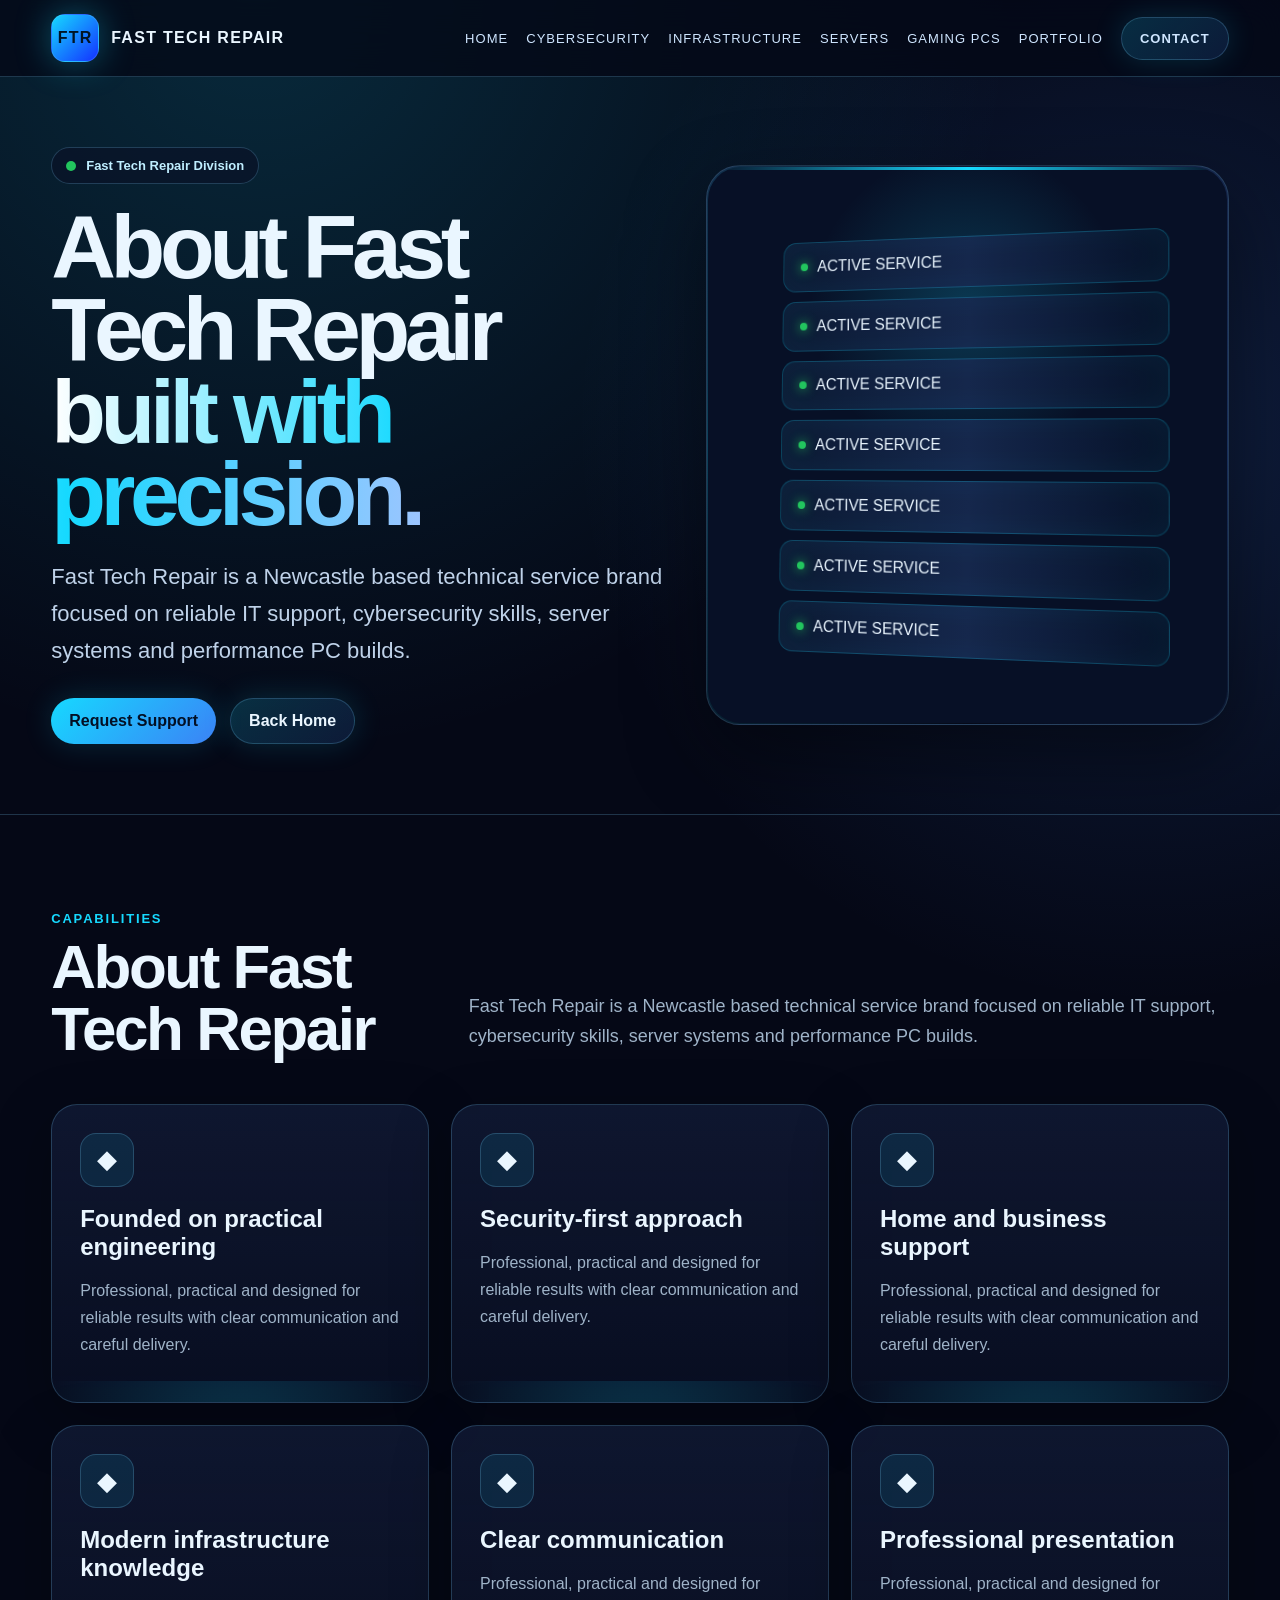
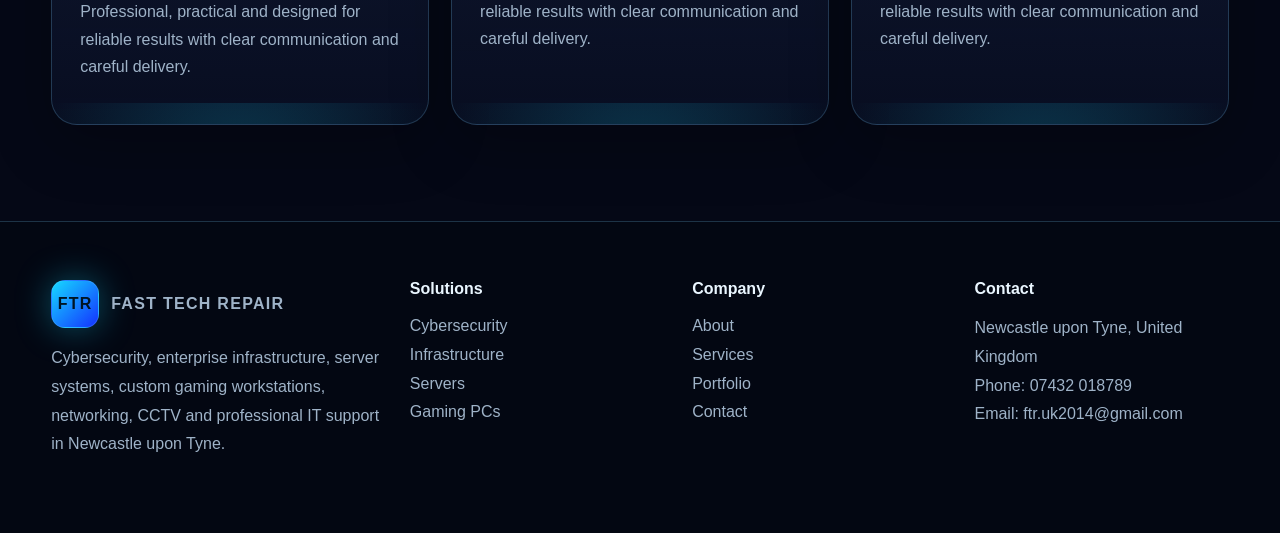
==== commit f1131292: "Add files via upload" ====
--- a/about.html
+++ b/about.html
@@ -1,127 +1 @@
-<!DOCTYPE html>
-<html lang="en">
-<head>
-  <meta charset="UTF-8" />
-  <meta name="viewport" content="width=device-width, initial-scale=1.0" />
-  <title>Fast Tech Repair | About</title>
-  <meta name="description" content="Fast Tech Repair combines long-term IT repair experience with cybersecurity, infrastructure and high-performance system building." />
-  <meta property="og:title" content="Fast Tech Repair | About" />
-  <meta property="og:description" content="Fast Tech Repair combines long-term IT repair experience with cybersecurity, infrastructure and high-performance system building." />
-  <meta property="og:type" content="website" />
-  <link rel="manifest" href="manifest.json" />
-  <link rel="stylesheet" href="assets/css/main.css" />
-</head>
-<body>
-  <div class="cursor-glow" id="cursorGlow"></div>
-  
-<header class="site-header">
-  <a class="brand" href="index.html">
-    <span class="logo">FTR</span>
-    <span>Fast Tech Repair</span>
-  </a>
-  <button class="menu-btn" id="menuBtn" aria-label="Open navigation">Menu</button>
-  
-<nav class="nav" id="nav">
-  <a href="index.html">Home</a>
-  <a href="cybersecurity.html">Cybersecurity</a>
-  <a href="infrastructure.html">Infrastructure</a>
-  <a href="servers.html">Servers</a>
-  <a href="gaming.html">Gaming PCs</a>
-  <a href="portfolio.html">Portfolio</a>
-  <a href="services.html">Services</a>
-  <a class="nav-cta" href="contact.html">Contact</a>
-</nav>
-
-</header>
-
-  <main>
-    <section class="sub-hero">
-      <div class="sub-hero-grid"></div>
-      <div class="sub-hero-content reveal">
-        <span class="eyebrow">About Fast Tech Repair</span>
-        <h1>A security-first technology service based in Newcastle upon Tyne.</h1>
-        <p>Fast Tech Repair combines long-term IT repair experience with cybersecurity, infrastructure and high-performance system building.</p>
-        <div class="hero-actions">
-          <a class="btn primary" href="contact.html">Start a Project</a>
-          <a class="btn ghost" href="services.html">View Services</a>
-        </div>
-      </div>
-    </section>
-
-    <section class="premium-section">
-      <div class="section-head reveal">
-        <span class="eyebrow">Capabilities</span>
-        <h2>Built with a clean, premium and responsive layout.</h2>
-        <p>Each section uses the same stable system so the website remains consistent across mobile, tablet and desktop.</p>
-      </div>
-      <div class="premium-grid">
-        <article class="premium-card reveal">
-          <div class="card-icon">✦</div>
-          <h3>Practical Experience</h3>
-          <p>Hands-on support for computers, networks, CCTV and business technology.</p>
-        </article>
-<article class="premium-card reveal">
-          <div class="card-icon">✦</div>
-          <h3>Security Direction</h3>
-          <p>Focused on cybersecurity, SIEM, Linux, logging and defensive operations.</p>
-        </article>
-<article class="premium-card reveal">
-          <div class="card-icon">✦</div>
-          <h3>Infrastructure Skills</h3>
-          <p>Servers, virtualization, storage, networking and technical support.</p>
-        </article>
-<article class="premium-card reveal">
-          <div class="card-icon">✦</div>
-          <h3>Customer Focus</h3>
-          <p>Clear explanations, realistic advice and practical solutions.</p>
-        </article>
-<article class="premium-card reveal">
-          <div class="card-icon">✦</div>
-          <h3>Modern Identity</h3>
-          <p>A professional presentation for clients, partners and employers.</p>
-        </article>
-<article class="premium-card reveal">
-          <div class="card-icon">✦</div>
-          <h3>Future Ready</h3>
-          <p>Built to grow into advanced cybersecurity and infrastructure services.</p>
-        </article>
-      </div>
-    </section>
-  </main>
-  
-<footer class="footer">
-  <div class="footer-brand">
-    <a class="brand footer-brand-link" href="index.html">
-      <span class="logo">FTR</span>
-      <span>Fast Tech Repair</span>
-    </a>
-    <p>Cybersecurity, infrastructure, servers, gaming workstations, networking, CCTV and professional IT support.</p>
-  </div>
-  <div class="footer-grid">
-    <div>
-      <h4>Solutions</h4>
-      <a href="cybersecurity.html">Cybersecurity</a>
-      <a href="infrastructure.html">Infrastructure</a>
-      <a href="servers.html">Servers</a>
-      <a href="gaming.html">Gaming PCs</a>
-    </div>
-    <div>
-      <h4>Company</h4>
-      <a href="services.html">Services</a>
-      <a href="portfolio.html">Portfolio</a>
-      <a href="about.html">About</a>
-      <a href="contact.html">Contact</a>
-    </div>
-    <div>
-      <h4>Official Links</h4>
-      <a href="https://fasttechrepair.com/">Website</a>
-      <a href="https://fasttechrepair.wordpress.com/">WordPress</a>
-      <a href="https://www.linkedin.com/in/fasttechrepair/">LinkedIn</a>
-      <a href="https://github.com/fasttechrepair">GitHub</a>
-    </div>
-  </div>
-</footer>
-
-  <script src="assets/js/app.js"></script>
-</body>
-</html>+<!doctype html><html lang="en"><head><meta charset="utf-8"><meta name="viewport" content="width=device-width,initial-scale=1"><title>About | Fast Tech Repair</title><meta name="description" content="Fast Tech Repair provides cybersecurity, server, infrastructure, gaming PC and IT support services in Newcastle upon Tyne."><link rel="icon" href="assets/icons/favicon.svg"><link rel="stylesheet" href="assets/css/main.css"></head><body><header class="nav"><div class="container nav-wrap"><a class="brand" href="index.html"><div class="logo">FTR</div><span>FAST TECH REPAIR</span></a><nav class="links"><a href="index.html">Home</a><a href="cybersecurity.html">Cybersecurity</a><a href="infrastructure.html">Infrastructure</a><a href="servers.html">Servers</a><a href="gaming.html">Gaming PCs</a><a href="portfolio.html">Portfolio</a><a href="contact.html" class="btn">Contact</a></nav><button class="hamb" data-nav-toggle>Menu</button></div></header><main><section class="hero" style="min-height:62vh"><div class="container hero-grid"><div class="reveal"><div class="badge"><span class="pulse"></span>Fast Tech Repair Division</div><h1>About Fast Tech Repair <span class="gradient">built with precision.</span></h1><p>Fast Tech Repair is a Newcastle based technical service brand focused on reliable IT support, cybersecurity skills, server systems and performance PC builds.</p><div class="hero-actions"><a class="btn primary" href="contact.html">Request Support</a><a class="btn" href="index.html">Back Home</a></div></div><div class="visual reveal"><div class="visual-inner"><div class="scan"></div><div class="rack"><div class="server"><span class="led"></span><span>ACTIVE SERVICE</span></div><div class="server"><span class="led"></span><span>ACTIVE SERVICE</span></div><div class="server"><span class="led"></span><span>ACTIVE SERVICE</span></div><div class="server"><span class="led"></span><span>ACTIVE SERVICE</span></div><div class="server"><span class="led"></span><span>ACTIVE SERVICE</span></div><div class="server"><span class="led"></span><span>ACTIVE SERVICE</span></div><div class="server"><span class="led"></span><span>ACTIVE SERVICE</span></div></div></div></div></div></section><section class="section"><div class="container"><div class="section-head reveal"><div><div class="kicker">Capabilities</div><h2>About Fast Tech Repair</h2></div><p>Fast Tech Repair is a Newcastle based technical service brand focused on reliable IT support, cybersecurity skills, server systems and performance PC builds.</p></div><div class="grid three"><article class="card reveal"><div class="icon">◆</div><h3>Founded on practical engineering</h3><p>Professional, practical and designed for reliable results with clear communication and careful delivery.</p></article><article class="card reveal"><div class="icon">◆</div><h3>Security-first approach</h3><p>Professional, practical and designed for reliable results with clear communication and careful delivery.</p></article><article class="card reveal"><div class="icon">◆</div><h3>Home and business support</h3><p>Professional, practical and designed for reliable results with clear communication and careful delivery.</p></article><article class="card reveal"><div class="icon">◆</div><h3>Modern infrastructure knowledge</h3><p>Professional, practical and designed for reliable results with clear communication and careful delivery.</p></article><article class="card reveal"><div class="icon">◆</div><h3>Clear communication</h3><p>Professional, practical and designed for reliable results with clear communication and careful delivery.</p></article><article class="card reveal"><div class="icon">◆</div><h3>Professional presentation</h3><p>Professional, practical and designed for reliable results with clear communication and careful delivery.</p></article></div></div></section></main><footer class="footer"><div class="container footer-grid"><div><a class="brand" href="index.html"><div class="logo">FTR</div><span>FAST TECH REPAIR</span></a><p>Cybersecurity, enterprise infrastructure, server systems, custom gaming workstations, networking, CCTV and professional IT support in Newcastle upon Tyne.</p></div><div><h4>Solutions</h4><a href="cybersecurity.html">Cybersecurity</a><br><a href="infrastructure.html">Infrastructure</a><br><a href="servers.html">Servers</a><br><a href="gaming.html">Gaming PCs</a></div><div><h4>Company</h4><a href="about.html">About</a><br><a href="services.html">Services</a><br><a href="portfolio.html">Portfolio</a><br><a href="contact.html">Contact</a></div><div><h4>Contact</h4><p>Newcastle upon Tyne, United Kingdom<br>Phone: 07432 018789<br>Email: ftr.uk2014@gmail.com</p></div></div></footer><script src="assets/js/main.js"></script></body></html>
--- a/assets/css/main.css
+++ b/assets/css/main.css
@@ -1,45 +1 @@
-
-:root{
-  --bg:#030913;--bg2:#061527;--panel:#07182c;--panel2:#0b2138;--text:#eef9ff;--muted:#a9c6db;
-  --cyan:#00e7ff;--blue:#277cff;--green:#00ff9d;--purple:#8c5dff;--line:rgba(122,219,255,.24);
-  --shadow:0 34px 100px rgba(0,0,0,.45);
-}
-*{box-sizing:border-box}
-html{scroll-behavior:smooth}
-body{margin:0;font-family:Inter,Segoe UI,Arial,sans-serif;background:var(--bg);color:var(--text);overflow-x:hidden}
-body::before{content:"";position:fixed;inset:0;z-index:-3;background:
-radial-gradient(circle at 20% 10%,rgba(0,231,255,.18),transparent 28%),
-radial-gradient(circle at 82% 18%,rgba(140,93,255,.16),transparent 30%),
-radial-gradient(circle at 55% 78%,rgba(39,124,255,.14),transparent 34%),
-linear-gradient(135deg,#020713,#061427 55%,#02050d)}
-body::after{content:"";position:fixed;inset:0;z-index:-2;opacity:.24;background-image:
-linear-gradient(rgba(0,231,255,.08) 1px,transparent 1px),
-linear-gradient(90deg,rgba(0,231,255,.08) 1px,transparent 1px);background-size:58px 58px;mask-image:linear-gradient(to bottom,black,transparent 85%)}
-a{text-decoration:none;color:inherit}
-.loader{position:fixed;inset:0;background:#030913;z-index:999;display:grid;place-items:center;gap:14px;transition:.5s opacity,.5s visibility}
-.loader.hide{opacity:0;visibility:hidden}.loader-mark{width:82px;height:82px;border-radius:25px;background:linear-gradient(135deg,var(--cyan),var(--blue));display:grid;place-items:center;color:#001220;font-weight:1000;font-size:25px;box-shadow:0 0 80px rgba(0,231,255,.35)}.loader span{color:#b7dff0;text-transform:uppercase;letter-spacing:.18em;font-size:12px;font-weight:900}
-.cursor-glow{position:fixed;width:420px;height:420px;border-radius:50%;background:radial-gradient(circle,rgba(0,231,255,.12),transparent 65%);pointer-events:none;z-index:-1;transform:translate(-50%,-50%);display:none}
-.site-header{height:82px;display:flex;align-items:center;justify-content:space-between;gap:20px;padding:0 clamp(20px,7vw,118px);position:sticky;top:0;z-index:50;background:rgba(3,9,19,.82);backdrop-filter:blur(18px);border-bottom:1px solid var(--line)}
-.brand{display:flex;align-items:center;gap:13px;font-weight:1000;text-transform:uppercase;letter-spacing:.07em}.logo{width:46px;height:46px;border-radius:15px;background:linear-gradient(135deg,var(--cyan),var(--blue));display:grid;place-items:center;color:#00131d;box-shadow:0 0 35px rgba(0,231,255,.42);font-weight:1000}
-.nav{display:flex;align-items:center;gap:21px;font-size:12px;font-weight:950;letter-spacing:.1em;text-transform:uppercase;color:#d7edfb}.nav a{opacity:.9}.nav a:hover{opacity:1;color:var(--cyan)}.nav-cta{padding:12px 17px;border:1px solid rgba(0,231,255,.38);border-radius:999px;background:rgba(0,231,255,.08)}.menu-btn{display:none}
-.hero{position:relative;min-height:calc(100vh - 82px);display:grid;grid-template-columns:1.04fr .96fr;gap:58px;align-items:center;padding:78px clamp(22px,8vw,128px);overflow:hidden}.orb{position:absolute;border-radius:50%;filter:blur(7px);opacity:.42}.orb-a{width:460px;height:460px;right:-120px;top:80px;background:radial-gradient(circle,var(--cyan),transparent 65%);animation:float 9s infinite alternate}.orb-b{width:300px;height:300px;left:-80px;bottom:40px;background:radial-gradient(circle,var(--purple),transparent 65%);animation:float 8s infinite alternate-reverse}
-.eyebrow{display:block;color:var(--cyan);font-size:12px;font-weight:1000;text-transform:uppercase;letter-spacing:.16em;margin-bottom:17px}.hero h1,.sub-hero h1{font-size:clamp(54px,8vw,118px);line-height:.88;letter-spacing:-.08em;margin:0 0 25px}.hero p,.sub-hero p{font-size:clamp(18px,1.75vw,24px);line-height:1.62;color:#bfd8ea;max-width:790px}.hero-actions{display:flex;gap:15px;flex-wrap:wrap;margin-top:34px}.btn{display:inline-flex;align-items:center;justify-content:center;padding:15px 22px;border-radius:999px;font-weight:1000}.primary{background:linear-gradient(135deg,var(--cyan),var(--blue));color:#00131c;box-shadow:0 22px 70px rgba(0,231,255,.25)}.ghost{border:1px solid var(--line);background:rgba(255,255,255,.04)}
-.security-console{position:relative;border:1px solid rgba(122,219,255,.32);border-radius:34px;background:linear-gradient(145deg,rgba(8,24,43,.93),rgba(4,13,27,.72));box-shadow:var(--shadow);padding:30px;min-height:560px;overflow:hidden}.security-console::before{content:"";position:absolute;inset:-80px;background:radial-gradient(circle at 25% 20%,rgba(0,231,255,.18),transparent 28%),linear-gradient(120deg,transparent,rgba(39,124,255,.18),transparent);animation:scanbg 7s infinite alternate}.console-top{position:relative;z-index:2;display:flex;align-items:center;gap:8px;color:#cbe6f8}.console-top span{width:12px;height:12px;border-radius:50%;background:var(--cyan);box-shadow:0 0 20px var(--cyan)}.console-top strong{margin-left:12px;text-transform:uppercase;letter-spacing:.12em;font-size:12px}.console-map{position:relative;z-index:2;height:300px;margin:30px 0;border:1px solid var(--line);border-radius:26px;background:
-radial-gradient(circle at 20% 50%,rgba(0,231,255,.22),transparent 10%),
-radial-gradient(circle at 70% 30%,rgba(0,255,157,.16),transparent 9%),
-linear-gradient(rgba(0,231,255,.07) 1px,transparent 1px),
-linear-gradient(90deg,rgba(0,231,255,.07) 1px,transparent 1px);background-size:100% 100%,100% 100%,34px 34px,34px 34px;overflow:hidden}.scan-line{position:absolute;top:0;bottom:0;width:4px;background:linear-gradient(to bottom,transparent,var(--cyan),transparent);animation:sweep 4s infinite;box-shadow:0 0 40px var(--cyan)}.pulse{position:absolute;width:14px;height:14px;border-radius:50%;background:var(--green);box-shadow:0 0 25px var(--green)}.p1{left:22%;top:42%}.p2{left:68%;top:26%}.p3{left:78%;top:64%}.console-list{position:relative;z-index:2;display:grid;gap:12px}.console-list div{display:flex;justify-content:space-between;gap:14px;border:1px solid var(--line);border-radius:15px;padding:14px 16px;background:rgba(255,255,255,.045)}.console-list span{color:#a8c7dc}
-.metrics{display:grid;grid-template-columns:repeat(4,1fr);gap:16px;padding:34px clamp(22px,8vw,128px) 82px}.metric{border:1px solid var(--line);border-radius:24px;padding:28px;background:linear-gradient(145deg,rgba(9,24,43,.85),rgba(6,14,27,.8));box-shadow:0 24px 70px rgba(0,0,0,.25)}.metric strong{display:block;font-size:46px;color:var(--cyan);line-height:1}.metric span{display:block;margin-top:10px;color:#b8d2e4;text-transform:uppercase;letter-spacing:.1em;font-size:12px;font-weight:1000}
-.premium-section,.timeline-section{padding:90px clamp(22px,8vw,128px)}.section-head{max-width:920px;margin-bottom:38px}.section-head h2,.cta-band h2{font-size:clamp(36px,5vw,74px);line-height:.95;letter-spacing:-.06em;margin:0 0 18px}.section-head p,.cta-band p{color:#bdd8ea;font-size:18px;line-height:1.7}.premium-grid{display:grid;grid-template-columns:repeat(3,1fr);gap:18px}.premium-grid.large{grid-template-columns:repeat(3,1fr)}.premium-card{min-height:260px;border:1px solid var(--line);border-radius:30px;padding:30px;background:linear-gradient(145deg,rgba(10,28,49,.92),rgba(6,15,29,.86));box-shadow:0 28px 80px rgba(0,0,0,.28);position:relative;overflow:hidden;transition:.35s transform,.35s border-color,.35s box-shadow}.premium-card::before{content:"";position:absolute;inset:0;background:linear-gradient(120deg,transparent,rgba(0,231,255,.12),transparent);transform:translateX(-120%);transition:.65s}.premium-card:hover{transform:translateY(-10px);border-color:rgba(0,231,255,.64);box-shadow:0 36px 110px rgba(0,231,255,.13)}.premium-card:hover::before{transform:translateX(120%)}.card-icon{width:62px;height:62px;border-radius:22px;display:grid;place-items:center;background:linear-gradient(135deg,rgba(0,231,255,.22),rgba(39,124,255,.13));font-size:29px;margin-bottom:24px}.premium-card h3{font-size:24px;margin:0 0 13px}.premium-card p{color:#b8d1e3;line-height:1.65;margin:0}
-.timeline{display:grid;grid-template-columns:repeat(4,1fr);gap:16px}.timeline-item{border:1px solid var(--line);border-radius:28px;padding:26px;background:rgba(9,25,45,.8)}.timeline-item span{color:var(--cyan);font-weight:1000;font-size:28px}.timeline-item h3{font-size:24px}.timeline-item p{color:#b7d0e3;line-height:1.6}
-.partners{padding:36px clamp(22px,8vw,128px);display:flex;gap:14px;flex-wrap:wrap;justify-content:center;border-top:1px solid var(--line);border-bottom:1px solid var(--line);background:rgba(255,255,255,.025)}.partners span{border:1px solid var(--line);border-radius:999px;padding:12px 18px;color:#dff8ff;font-weight:1000;letter-spacing:.08em;text-transform:uppercase;font-size:12px}
-.cta-band{margin:90px clamp(22px,8vw,128px);padding:48px;border:1px solid rgba(0,231,255,.35);border-radius:36px;background:linear-gradient(135deg,rgba(0,231,255,.14),rgba(39,124,255,.08));text-align:center;box-shadow:var(--shadow)}
-.sub-hero{position:relative;min-height:58vh;display:grid;place-items:center;padding:90px clamp(22px,8vw,128px);overflow:hidden}.sub-hero-grid{position:absolute;inset:0;background:
-radial-gradient(circle at 25% 30%,rgba(0,231,255,.16),transparent 28%),
-linear-gradient(rgba(0,231,255,.06) 1px,transparent 1px),
-linear-gradient(90deg,rgba(0,231,255,.06) 1px,transparent 1px);background-size:100% 100%,44px 44px,44px 44px;opacity:.9}.sub-hero-content{position:relative;max-width:1050px;text-align:center}
-.footer{display:grid;grid-template-columns:1.1fr 1.2fr;gap:40px;padding:58px clamp(22px,8vw,128px);border-top:1px solid var(--line);background:#020713}.footer p{color:#b4ccdd;line-height:1.7;max-width:620px}.footer-grid{display:grid;grid-template-columns:repeat(3,1fr);gap:22px}.footer h4{margin:0 0 14px}.footer a{display:block;color:#b9d4e8;margin:9px 0}.footer a:hover{color:var(--cyan)}.footer-brand-link{margin-bottom:20px}
-.reveal{opacity:0;transform:translateY(26px);transition:opacity .75s ease,transform .75s ease}.reveal.visible{opacity:1;transform:translateY(0)}
-@keyframes sweep{from{left:-4px}to{left:100%}}@keyframes float{to{transform:translateY(-35px) translateX(25px)}}@keyframes scanbg{to{transform:translate(25px,15px) rotate(2deg)}}
-@media(max-width:1050px){.nav{display:none;width:100%;flex-direction:column;align-items:flex-start;padding:18px 0}.nav.open{display:flex}.menu-btn{display:block;margin-left:auto;border:1px solid var(--line);background:rgba(0,231,255,.08);color:var(--text);border-radius:12px;padding:10px 14px;font-weight:1000}.site-header{height:auto;min-height:74px;align-items:flex-start;flex-wrap:wrap;padding:16px 22px}.hero{grid-template-columns:1fr}.security-console{min-height:460px}.metrics,.premium-grid,.premium-grid.large{grid-template-columns:repeat(2,1fr)}.timeline{grid-template-columns:repeat(2,1fr)}.footer{grid-template-columns:1fr}}
-@media(max-width:680px){.hero{padding:54px 20px}.hero h1,.sub-hero h1{font-size:clamp(46px,15vw,72px)}.security-console{display:none}.metrics,.premium-grid,.premium-grid.large,.timeline,.footer-grid{grid-template-columns:1fr}.premium-section,.timeline-section,.sub-hero{padding:62px 20px}.cta-band{margin:60px 20px;padding:30px}.hero-actions{flex-direction:column}.btn{width:100%}.brand span:last-child{font-size:13px}.cursor-glow{display:none!important}}
+:root{--bg:#050816;--panel:#0b1228;--panel2:#111a35;--line:rgba(125,211,252,.22);--text:#eaf6ff;--muted:#9fb3c8;--cyan:#16d9ff;--blue:#3b82f6;--green:#22c55e;--orange:#f97316;--shadow:0 30px 80px rgba(0,0,0,.45)}*{box-sizing:border-box}html{scroll-behavior:smooth}body{margin:0;font-family:Inter,Arial,sans-serif;background:radial-gradient(circle at 20% 0%,rgba(22,217,255,.16),transparent 32%),radial-gradient(circle at 90% 20%,rgba(59,130,246,.18),transparent 28%),var(--bg);color:var(--text);overflow-x:hidden}a{color:inherit;text-decoration:none}img,svg{max-width:100%;display:block}.container{width:min(1180px,92%);margin:auto}.nav{position:sticky;top:0;z-index:50;background:rgba(5,8,22,.78);backdrop-filter:blur(18px);border-bottom:1px solid var(--line)}.nav-wrap{height:76px;display:flex;align-items:center;justify-content:space-between}.brand{display:flex;gap:12px;align-items:center;font-weight:900;letter-spacing:.08em}.logo{width:48px;height:48px;border:1px solid var(--line);border-radius:14px;background:linear-gradient(135deg,var(--cyan),#1431ff);display:grid;place-items:center;color:#001424;box-shadow:0 0 35px rgba(22,217,255,.35)}.links{display:flex;gap:18px;align-items:center}.links a{font-size:13px;color:#cfe6ff;text-transform:uppercase;letter-spacing:.08em}.links a:hover{color:var(--cyan)}.btn{display:inline-flex;align-items:center;justify-content:center;gap:10px;padding:13px 18px;border-radius:999px;border:1px solid var(--line);background:linear-gradient(135deg,rgba(22,217,255,.18),rgba(59,130,246,.15));box-shadow:0 0 30px rgba(22,217,255,.16);font-weight:800}.btn.primary{background:linear-gradient(135deg,var(--cyan),var(--blue));color:#031025;border:0}.hamb{display:none}.hero{position:relative;min-height:calc(100vh - 76px);display:grid;place-items:center;overflow:hidden;border-bottom:1px solid var(--line)}.hero-grid{display:grid;grid-template-columns:1.08fr .92fr;gap:42px;align-items:center;padding:70px 0}.badge{display:inline-flex;gap:10px;align-items:center;border:1px solid var(--line);background:rgba(11,18,40,.72);padding:10px 14px;border-radius:999px;color:#bfeeff;font-weight:800;font-size:13px}.pulse{width:10px;height:10px;border-radius:50%;background:var(--green);box-shadow:0 0 0 0 rgba(34,197,94,.8);animation:pulse 1.8s infinite}.hero h1{font-size:clamp(44px,7vw,92px);line-height:.92;margin:22px 0 20px;letter-spacing:-.06em}.gradient{background:linear-gradient(90deg,#fff,var(--cyan),#9cc5ff);-webkit-background-clip:text;background-clip:text;color:transparent}.hero p{font-size:clamp(17px,2vw,22px);color:#bfd2e9;line-height:1.7;max-width:700px}.hero-actions{display:flex;gap:14px;flex-wrap:wrap;margin-top:28px}.stats{display:grid;grid-template-columns:repeat(4,1fr);gap:12px;margin-top:34px}.stat{padding:18px;border:1px solid var(--line);border-radius:18px;background:rgba(11,18,40,.62)}.stat b{font-size:30px;color:var(--cyan)}.stat span{display:block;color:var(--muted);font-size:12px;text-transform:uppercase;letter-spacing:.08em;margin-top:5px}.visual{position:relative;min-height:560px;border:1px solid var(--line);border-radius:34px;background:linear-gradient(180deg,rgba(17,26,53,.92),rgba(5,8,22,.88));box-shadow:var(--shadow);overflow:hidden}.visual:before{content:"";position:absolute;inset:-80px;background:conic-gradient(from 180deg,transparent,var(--cyan),transparent,var(--blue),transparent);animation:spin 16s linear infinite;opacity:.25}.visual-inner{position:absolute;inset:1px;border-radius:33px;background:radial-gradient(circle at 50% 25%,rgba(22,217,255,.20),transparent 32%),#071026;overflow:hidden}.rack{position:absolute;left:12%;right:12%;top:12%;bottom:12%;display:grid;gap:10px;transform:perspective(900px) rotateY(-10deg) rotateX(2deg)}.server{border:1px solid rgba(22,217,255,.25);border-radius:14px;background:linear-gradient(90deg,#0c1730,#16254a,#071026);box-shadow:inset 0 0 40px rgba(22,217,255,.08);display:flex;align-items:center;gap:10px;padding:0 18px}.led{width:8px;height:8px;border-radius:50%;background:var(--green);box-shadow:0 0 12px var(--green)}.scan{position:absolute;left:0;right:0;height:3px;background:linear-gradient(90deg,transparent,var(--cyan),transparent);animation:scan 4s ease-in-out infinite}.floating-card{position:absolute;border:1px solid var(--line);border-radius:18px;background:rgba(5,8,22,.78);backdrop-filter:blur(10px);padding:14px;box-shadow:var(--shadow);font-weight:900}.fc1{top:8%;right:5%}.fc2{bottom:10%;left:5%}.fc3{bottom:32%;right:2%}.section{padding:96px 0}.section-head{display:flex;justify-content:space-between;align-items:end;gap:24px;margin-bottom:34px}.kicker{color:var(--cyan);font-weight:900;letter-spacing:.14em;text-transform:uppercase;font-size:13px}.section h2{font-size:clamp(34px,5vw,62px);line-height:1;margin:10px 0;letter-spacing:-.04em}.section-head p,.lead{color:var(--muted);font-size:18px;line-height:1.7;max-width:760px}.grid{display:grid;gap:22px}.grid.three{grid-template-columns:repeat(3,1fr)}.grid.two{grid-template-columns:repeat(2,1fr)}.card{position:relative;border:1px solid var(--line);border-radius:26px;background:linear-gradient(180deg,rgba(17,26,53,.82),rgba(11,18,40,.62));padding:28px;box-shadow:0 18px 60px rgba(0,0,0,.25);overflow:hidden}.card:after{content:"";position:absolute;inset:auto -30% -40% -30%;height:140px;background:radial-gradient(circle,rgba(22,217,255,.20),transparent 65%)}.icon{width:54px;height:54px;border-radius:16px;border:1px solid var(--line);display:grid;place-items:center;background:rgba(22,217,255,.10);font-size:26px;margin-bottom:18px}.card h3{font-size:24px;margin:0 0 12px}.card p{color:var(--muted);line-height:1.7}.list{display:grid;gap:11px;margin-top:18px}.list span{color:#cfe6ff;border-top:1px solid rgba(125,211,252,.12);padding-top:11px}.band{border-top:1px solid var(--line);border-bottom:1px solid var(--line);background:linear-gradient(90deg,rgba(22,217,255,.09),rgba(59,130,246,.07));padding:52px 0;overflow:hidden}.marquee{display:flex;gap:18px;white-space:nowrap;animation:marquee 24s linear infinite}.chip{border:1px solid var(--line);border-radius:999px;padding:14px 20px;background:rgba(5,8,22,.6);font-weight:900;color:#dff7ff}.timeline{display:grid;grid-template-columns:repeat(4,1fr);gap:18px}.step{padding:24px;border:1px solid var(--line);border-radius:24px;background:rgba(11,18,40,.58)}.step b{color:var(--cyan);font-size:36px}.footer{border-top:1px solid var(--line);padding:58px 0;background:#030712}.footer-grid{display:grid;grid-template-columns:1.3fr repeat(3,1fr);gap:28px}.footer p,.footer a{color:var(--muted);line-height:1.8}.footer h4{margin:0 0 14px}.reveal{opacity:0;transform:translateY(22px);transition:opacity .7s ease,transform .7s ease}.reveal.show{opacity:1;transform:none}@keyframes pulse{70%{box-shadow:0 0 0 12px rgba(34,197,94,0)}}@keyframes spin{to{transform:rotate(360deg)}}@keyframes scan{0%,100%{top:8%}50%{top:90%}}@keyframes marquee{to{transform:translateX(-50%)}}@media(max-width:920px){.links{display:none;position:absolute;left:0;right:0;top:76px;background:#050816;border-bottom:1px solid var(--line);padding:20px;flex-direction:column}.links.open{display:flex}.hamb{display:block;background:none;border:1px solid var(--line);color:var(--text);border-radius:12px;padding:10px}.hero-grid,.grid.two{grid-template-columns:1fr}.visual{min-height:420px}.stats,.grid.three,.timeline,.footer-grid{grid-template-columns:1fr 1fr}.section-head{display:block}}@media(max-width:560px){.stats,.grid.three,.timeline,.footer-grid{grid-template-columns:1fr}.hero{min-height:auto}.hero-grid{padding:48px 0}.hero-actions{display:grid}.visual{min-height:330px}.section{padding:64px 0}.nav-wrap{height:68px}.links{top:68px}.brand span{font-size:12px}}
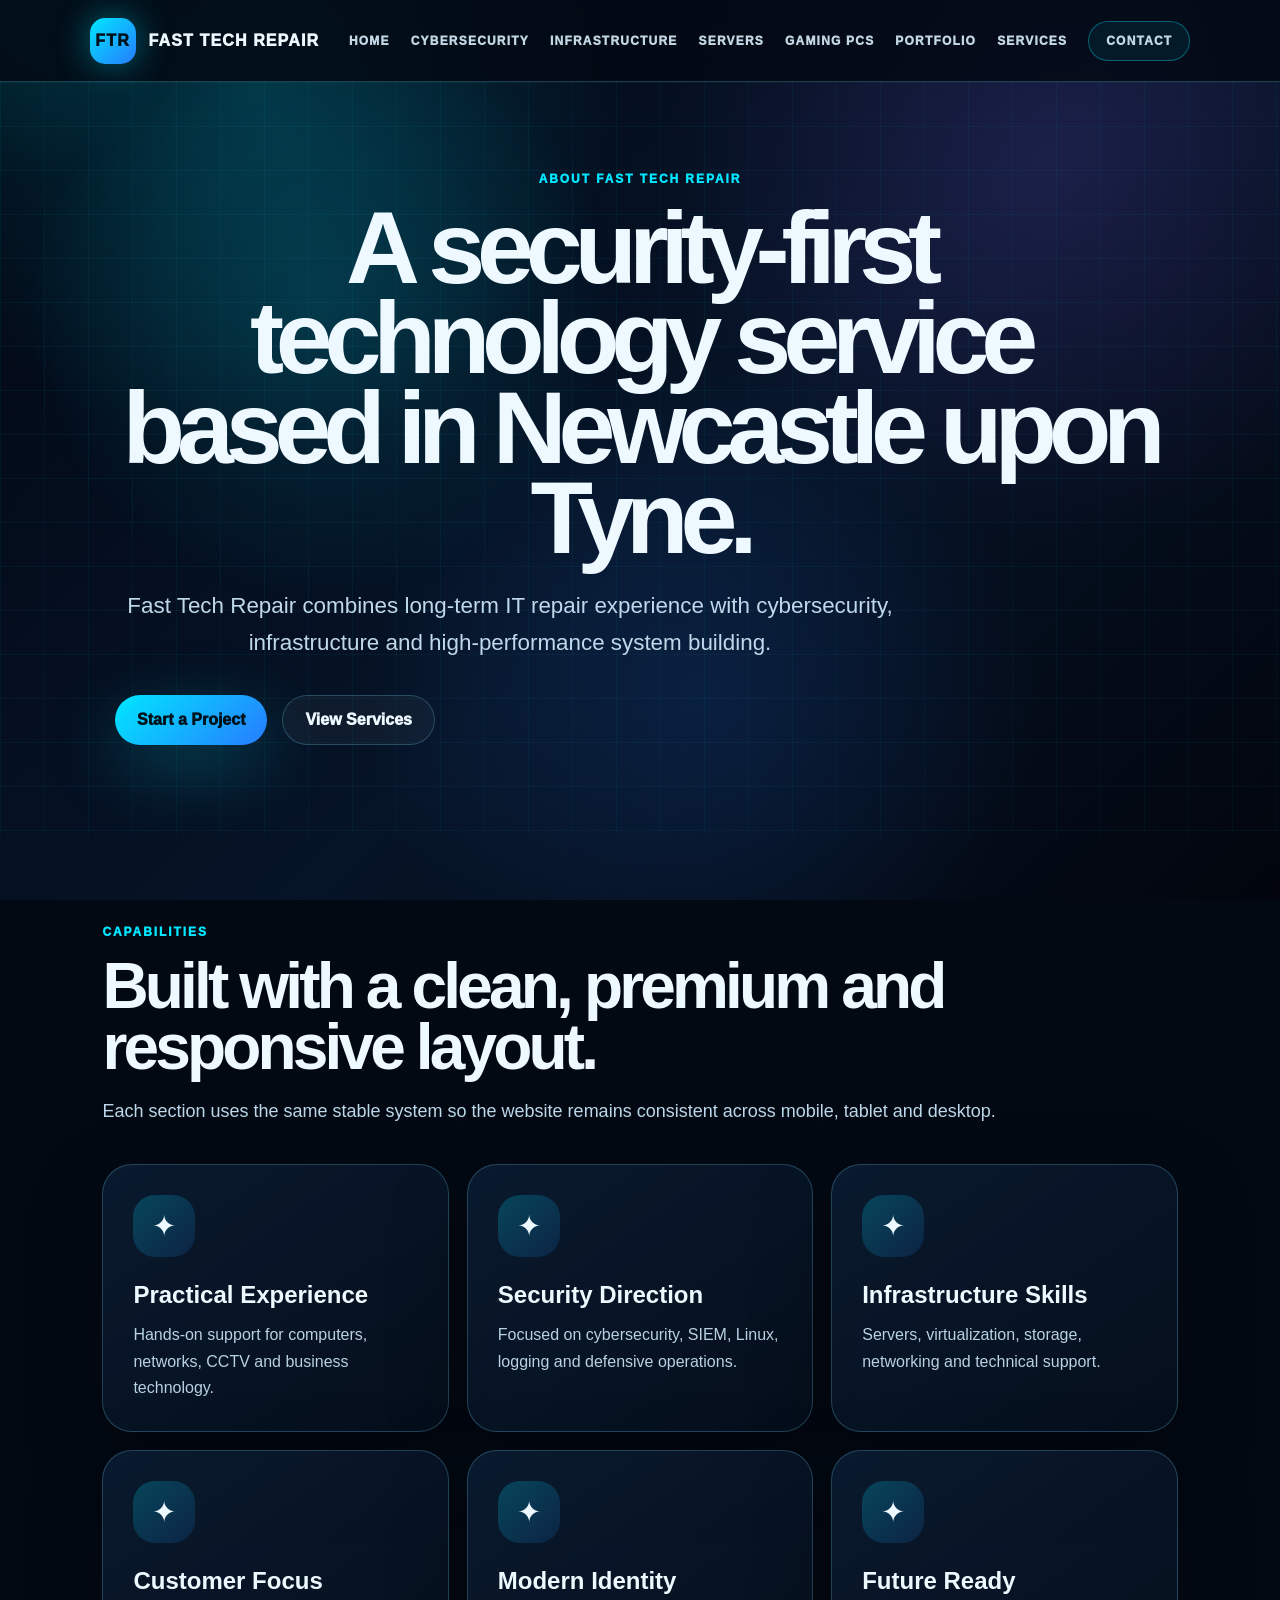
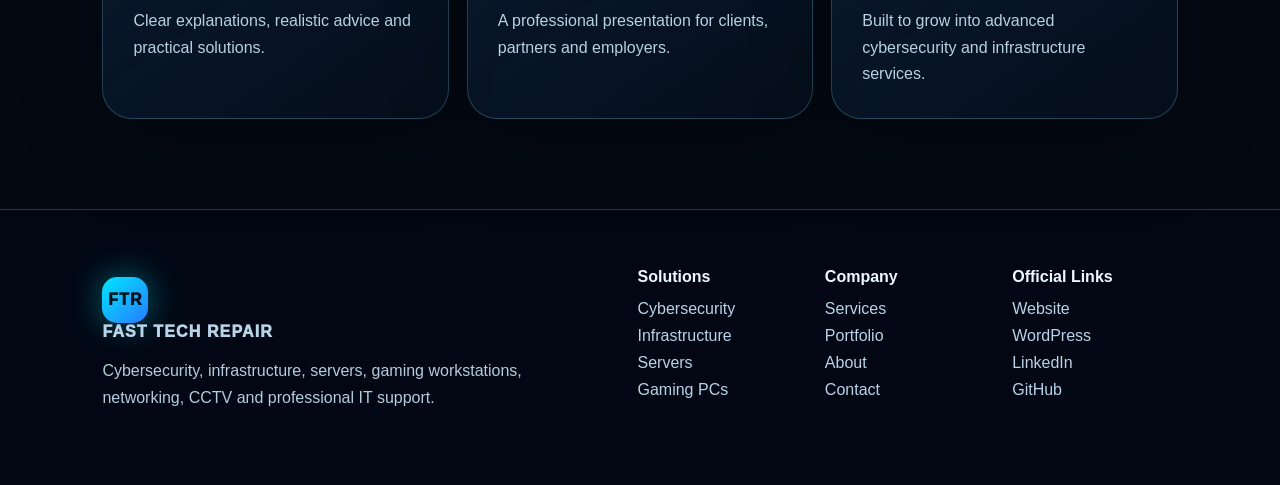
==== commit 01037a21: "Add files via upload" ====
--- a/about.html
+++ b/about.html
@@ -1 +1,127 @@
-<!doctype html><html lang="en"><head><meta charset="utf-8"><meta name="viewport" content="width=device-width,initial-scale=1"><title>About | Fast Tech Repair</title><meta name="description" content="Fast Tech Repair provides cybersecurity, server, infrastructure, gaming PC and IT support services in Newcastle upon Tyne."><link rel="icon" href="assets/icons/favicon.svg"><link rel="stylesheet" href="assets/css/main.css"></head><body><header class="nav"><div class="container nav-wrap"><a class="brand" href="index.html"><div class="logo">FTR</div><span>FAST TECH REPAIR</span></a><nav class="links"><a href="index.html">Home</a><a href="cybersecurity.html">Cybersecurity</a><a href="infrastructure.html">Infrastructure</a><a href="servers.html">Servers</a><a href="gaming.html">Gaming PCs</a><a href="portfolio.html">Portfolio</a><a href="contact.html" class="btn">Contact</a></nav><button class="hamb" data-nav-toggle>Menu</button></div></header><main><section class="hero" style="min-height:62vh"><div class="container hero-grid"><div class="reveal"><div class="badge"><span class="pulse"></span>Fast Tech Repair Division</div><h1>About Fast Tech Repair <span class="gradient">built with precision.</span></h1><p>Fast Tech Repair is a Newcastle based technical service brand focused on reliable IT support, cybersecurity skills, server systems and performance PC builds.</p><div class="hero-actions"><a class="btn primary" href="contact.html">Request Support</a><a class="btn" href="index.html">Back Home</a></div></div><div class="visual reveal"><div class="visual-inner"><div class="scan"></div><div class="rack"><div class="server"><span class="led"></span><span>ACTIVE SERVICE</span></div><div class="server"><span class="led"></span><span>ACTIVE SERVICE</span></div><div class="server"><span class="led"></span><span>ACTIVE SERVICE</span></div><div class="server"><span class="led"></span><span>ACTIVE SERVICE</span></div><div class="server"><span class="led"></span><span>ACTIVE SERVICE</span></div><div class="server"><span class="led"></span><span>ACTIVE SERVICE</span></div><div class="server"><span class="led"></span><span>ACTIVE SERVICE</span></div></div></div></div></div></section><section class="section"><div class="container"><div class="section-head reveal"><div><div class="kicker">Capabilities</div><h2>About Fast Tech Repair</h2></div><p>Fast Tech Repair is a Newcastle based technical service brand focused on reliable IT support, cybersecurity skills, server systems and performance PC builds.</p></div><div class="grid three"><article class="card reveal"><div class="icon">◆</div><h3>Founded on practical engineering</h3><p>Professional, practical and designed for reliable results with clear communication and careful delivery.</p></article><article class="card reveal"><div class="icon">◆</div><h3>Security-first approach</h3><p>Professional, practical and designed for reliable results with clear communication and careful delivery.</p></article><article class="card reveal"><div class="icon">◆</div><h3>Home and business support</h3><p>Professional, practical and designed for reliable results with clear communication and careful delivery.</p></article><article class="card reveal"><div class="icon">◆</div><h3>Modern infrastructure knowledge</h3><p>Professional, practical and designed for reliable results with clear communication and careful delivery.</p></article><article class="card reveal"><div class="icon">◆</div><h3>Clear communication</h3><p>Professional, practical and designed for reliable results with clear communication and careful delivery.</p></article><article class="card reveal"><div class="icon">◆</div><h3>Professional presentation</h3><p>Professional, practical and designed for reliable results with clear communication and careful delivery.</p></article></div></div></section></main><footer class="footer"><div class="container footer-grid"><div><a class="brand" href="index.html"><div class="logo">FTR</div><span>FAST TECH REPAIR</span></a><p>Cybersecurity, enterprise infrastructure, server systems, custom gaming workstations, networking, CCTV and professional IT support in Newcastle upon Tyne.</p></div><div><h4>Solutions</h4><a href="cybersecurity.html">Cybersecurity</a><br><a href="infrastructure.html">Infrastructure</a><br><a href="servers.html">Servers</a><br><a href="gaming.html">Gaming PCs</a></div><div><h4>Company</h4><a href="about.html">About</a><br><a href="services.html">Services</a><br><a href="portfolio.html">Portfolio</a><br><a href="contact.html">Contact</a></div><div><h4>Contact</h4><p>Newcastle upon Tyne, United Kingdom<br>Phone: 07432 018789<br>Email: ftr.uk2014@gmail.com</p></div></div></footer><script src="assets/js/main.js"></script></body></html>+<!DOCTYPE html>
+<html lang="en">
+<head>
+  <meta charset="UTF-8" />
+  <meta name="viewport" content="width=device-width, initial-scale=1.0" />
+  <title>Fast Tech Repair | About</title>
+  <meta name="description" content="Fast Tech Repair combines long-term IT repair experience with cybersecurity, infrastructure and high-performance system building." />
+  <meta property="og:title" content="Fast Tech Repair | About" />
+  <meta property="og:description" content="Fast Tech Repair combines long-term IT repair experience with cybersecurity, infrastructure and high-performance system building." />
+  <meta property="og:type" content="website" />
+  <link rel="manifest" href="manifest.json" />
+  <link rel="stylesheet" href="assets/css/main.css" />
+</head>
+<body>
+  <div class="cursor-glow" id="cursorGlow"></div>
+  
+<header class="site-header">
+  <a class="brand" href="index.html">
+    <span class="logo">FTR</span>
+    <span>Fast Tech Repair</span>
+  </a>
+  <button class="menu-btn" id="menuBtn" aria-label="Open navigation">Menu</button>
+  
+<nav class="nav" id="nav">
+  <a href="index.html">Home</a>
+  <a href="cybersecurity.html">Cybersecurity</a>
+  <a href="infrastructure.html">Infrastructure</a>
+  <a href="servers.html">Servers</a>
+  <a href="gaming.html">Gaming PCs</a>
+  <a href="portfolio.html">Portfolio</a>
+  <a href="services.html">Services</a>
+  <a class="nav-cta" href="contact.html">Contact</a>
+</nav>
+
+</header>
+
+  <main>
+    <section class="sub-hero">
+      <div class="sub-hero-grid"></div>
+      <div class="sub-hero-content reveal">
+        <span class="eyebrow">About Fast Tech Repair</span>
+        <h1>A security-first technology service based in Newcastle upon Tyne.</h1>
+        <p>Fast Tech Repair combines long-term IT repair experience with cybersecurity, infrastructure and high-performance system building.</p>
+        <div class="hero-actions">
+          <a class="btn primary" href="contact.html">Start a Project</a>
+          <a class="btn ghost" href="services.html">View Services</a>
+        </div>
+      </div>
+    </section>
+
+    <section class="premium-section">
+      <div class="section-head reveal">
+        <span class="eyebrow">Capabilities</span>
+        <h2>Built with a clean, premium and responsive layout.</h2>
+        <p>Each section uses the same stable system so the website remains consistent across mobile, tablet and desktop.</p>
+      </div>
+      <div class="premium-grid">
+        <article class="premium-card reveal">
+          <div class="card-icon">✦</div>
+          <h3>Practical Experience</h3>
+          <p>Hands-on support for computers, networks, CCTV and business technology.</p>
+        </article>
+<article class="premium-card reveal">
+          <div class="card-icon">✦</div>
+          <h3>Security Direction</h3>
+          <p>Focused on cybersecurity, SIEM, Linux, logging and defensive operations.</p>
+        </article>
+<article class="premium-card reveal">
+          <div class="card-icon">✦</div>
+          <h3>Infrastructure Skills</h3>
+          <p>Servers, virtualization, storage, networking and technical support.</p>
+        </article>
+<article class="premium-card reveal">
+          <div class="card-icon">✦</div>
+          <h3>Customer Focus</h3>
+          <p>Clear explanations, realistic advice and practical solutions.</p>
+        </article>
+<article class="premium-card reveal">
+          <div class="card-icon">✦</div>
+          <h3>Modern Identity</h3>
+          <p>A professional presentation for clients, partners and employers.</p>
+        </article>
+<article class="premium-card reveal">
+          <div class="card-icon">✦</div>
+          <h3>Future Ready</h3>
+          <p>Built to grow into advanced cybersecurity and infrastructure services.</p>
+        </article>
+      </div>
+    </section>
+  </main>
+  
+<footer class="footer">
+  <div class="footer-brand">
+    <a class="brand footer-brand-link" href="index.html">
+      <span class="logo">FTR</span>
+      <span>Fast Tech Repair</span>
+    </a>
+    <p>Cybersecurity, infrastructure, servers, gaming workstations, networking, CCTV and professional IT support.</p>
+  </div>
+  <div class="footer-grid">
+    <div>
+      <h4>Solutions</h4>
+      <a href="cybersecurity.html">Cybersecurity</a>
+      <a href="infrastructure.html">Infrastructure</a>
+      <a href="servers.html">Servers</a>
+      <a href="gaming.html">Gaming PCs</a>
+    </div>
+    <div>
+      <h4>Company</h4>
+      <a href="services.html">Services</a>
+      <a href="portfolio.html">Portfolio</a>
+      <a href="about.html">About</a>
+      <a href="contact.html">Contact</a>
+    </div>
+    <div>
+      <h4>Official Links</h4>
+      <a href="https://fasttechrepair.com/">Website</a>
+      <a href="https://fasttechrepair.wordpress.com/">WordPress</a>
+      <a href="https://www.linkedin.com/in/fasttechrepair/">LinkedIn</a>
+      <a href="https://github.com/fasttechrepair">GitHub</a>
+    </div>
+  </div>
+</footer>
+
+  <script src="assets/js/app.js"></script>
+</body>
+</html>
--- a/assets/css/main.css
+++ b/assets/css/main.css
@@ -1 +1,45 @@
-:root{--bg:#050816;--panel:#0b1228;--panel2:#111a35;--line:rgba(125,211,252,.22);--text:#eaf6ff;--muted:#9fb3c8;--cyan:#16d9ff;--blue:#3b82f6;--green:#22c55e;--orange:#f97316;--shadow:0 30px 80px rgba(0,0,0,.45)}*{box-sizing:border-box}html{scroll-behavior:smooth}body{margin:0;font-family:Inter,Arial,sans-serif;background:radial-gradient(circle at 20% 0%,rgba(22,217,255,.16),transparent 32%),radial-gradient(circle at 90% 20%,rgba(59,130,246,.18),transparent 28%),var(--bg);color:var(--text);overflow-x:hidden}a{color:inherit;text-decoration:none}img,svg{max-width:100%;display:block}.container{width:min(1180px,92%);margin:auto}.nav{position:sticky;top:0;z-index:50;background:rgba(5,8,22,.78);backdrop-filter:blur(18px);border-bottom:1px solid var(--line)}.nav-wrap{height:76px;display:flex;align-items:center;justify-content:space-between}.brand{display:flex;gap:12px;align-items:center;font-weight:900;letter-spacing:.08em}.logo{width:48px;height:48px;border:1px solid var(--line);border-radius:14px;background:linear-gradient(135deg,var(--cyan),#1431ff);display:grid;place-items:center;color:#001424;box-shadow:0 0 35px rgba(22,217,255,.35)}.links{display:flex;gap:18px;align-items:center}.links a{font-size:13px;color:#cfe6ff;text-transform:uppercase;letter-spacing:.08em}.links a:hover{color:var(--cyan)}.btn{display:inline-flex;align-items:center;justify-content:center;gap:10px;padding:13px 18px;border-radius:999px;border:1px solid var(--line);background:linear-gradient(135deg,rgba(22,217,255,.18),rgba(59,130,246,.15));box-shadow:0 0 30px rgba(22,217,255,.16);font-weight:800}.btn.primary{background:linear-gradient(135deg,var(--cyan),var(--blue));color:#031025;border:0}.hamb{display:none}.hero{position:relative;min-height:calc(100vh - 76px);display:grid;place-items:center;overflow:hidden;border-bottom:1px solid var(--line)}.hero-grid{display:grid;grid-template-columns:1.08fr .92fr;gap:42px;align-items:center;padding:70px 0}.badge{display:inline-flex;gap:10px;align-items:center;border:1px solid var(--line);background:rgba(11,18,40,.72);padding:10px 14px;border-radius:999px;color:#bfeeff;font-weight:800;font-size:13px}.pulse{width:10px;height:10px;border-radius:50%;background:var(--green);box-shadow:0 0 0 0 rgba(34,197,94,.8);animation:pulse 1.8s infinite}.hero h1{font-size:clamp(44px,7vw,92px);line-height:.92;margin:22px 0 20px;letter-spacing:-.06em}.gradient{background:linear-gradient(90deg,#fff,var(--cyan),#9cc5ff);-webkit-background-clip:text;background-clip:text;color:transparent}.hero p{font-size:clamp(17px,2vw,22px);color:#bfd2e9;line-height:1.7;max-width:700px}.hero-actions{display:flex;gap:14px;flex-wrap:wrap;margin-top:28px}.stats{display:grid;grid-template-columns:repeat(4,1fr);gap:12px;margin-top:34px}.stat{padding:18px;border:1px solid var(--line);border-radius:18px;background:rgba(11,18,40,.62)}.stat b{font-size:30px;color:var(--cyan)}.stat span{display:block;color:var(--muted);font-size:12px;text-transform:uppercase;letter-spacing:.08em;margin-top:5px}.visual{position:relative;min-height:560px;border:1px solid var(--line);border-radius:34px;background:linear-gradient(180deg,rgba(17,26,53,.92),rgba(5,8,22,.88));box-shadow:var(--shadow);overflow:hidden}.visual:before{content:"";position:absolute;inset:-80px;background:conic-gradient(from 180deg,transparent,var(--cyan),transparent,var(--blue),transparent);animation:spin 16s linear infinite;opacity:.25}.visual-inner{position:absolute;inset:1px;border-radius:33px;background:radial-gradient(circle at 50% 25%,rgba(22,217,255,.20),transparent 32%),#071026;overflow:hidden}.rack{position:absolute;left:12%;right:12%;top:12%;bottom:12%;display:grid;gap:10px;transform:perspective(900px) rotateY(-10deg) rotateX(2deg)}.server{border:1px solid rgba(22,217,255,.25);border-radius:14px;background:linear-gradient(90deg,#0c1730,#16254a,#071026);box-shadow:inset 0 0 40px rgba(22,217,255,.08);display:flex;align-items:center;gap:10px;padding:0 18px}.led{width:8px;height:8px;border-radius:50%;background:var(--green);box-shadow:0 0 12px var(--green)}.scan{position:absolute;left:0;right:0;height:3px;background:linear-gradient(90deg,transparent,var(--cyan),transparent);animation:scan 4s ease-in-out infinite}.floating-card{position:absolute;border:1px solid var(--line);border-radius:18px;background:rgba(5,8,22,.78);backdrop-filter:blur(10px);padding:14px;box-shadow:var(--shadow);font-weight:900}.fc1{top:8%;right:5%}.fc2{bottom:10%;left:5%}.fc3{bottom:32%;right:2%}.section{padding:96px 0}.section-head{display:flex;justify-content:space-between;align-items:end;gap:24px;margin-bottom:34px}.kicker{color:var(--cyan);font-weight:900;letter-spacing:.14em;text-transform:uppercase;font-size:13px}.section h2{font-size:clamp(34px,5vw,62px);line-height:1;margin:10px 0;letter-spacing:-.04em}.section-head p,.lead{color:var(--muted);font-size:18px;line-height:1.7;max-width:760px}.grid{display:grid;gap:22px}.grid.three{grid-template-columns:repeat(3,1fr)}.grid.two{grid-template-columns:repeat(2,1fr)}.card{position:relative;border:1px solid var(--line);border-radius:26px;background:linear-gradient(180deg,rgba(17,26,53,.82),rgba(11,18,40,.62));padding:28px;box-shadow:0 18px 60px rgba(0,0,0,.25);overflow:hidden}.card:after{content:"";position:absolute;inset:auto -30% -40% -30%;height:140px;background:radial-gradient(circle,rgba(22,217,255,.20),transparent 65%)}.icon{width:54px;height:54px;border-radius:16px;border:1px solid var(--line);display:grid;place-items:center;background:rgba(22,217,255,.10);font-size:26px;margin-bottom:18px}.card h3{font-size:24px;margin:0 0 12px}.card p{color:var(--muted);line-height:1.7}.list{display:grid;gap:11px;margin-top:18px}.list span{color:#cfe6ff;border-top:1px solid rgba(125,211,252,.12);padding-top:11px}.band{border-top:1px solid var(--line);border-bottom:1px solid var(--line);background:linear-gradient(90deg,rgba(22,217,255,.09),rgba(59,130,246,.07));padding:52px 0;overflow:hidden}.marquee{display:flex;gap:18px;white-space:nowrap;animation:marquee 24s linear infinite}.chip{border:1px solid var(--line);border-radius:999px;padding:14px 20px;background:rgba(5,8,22,.6);font-weight:900;color:#dff7ff}.timeline{display:grid;grid-template-columns:repeat(4,1fr);gap:18px}.step{padding:24px;border:1px solid var(--line);border-radius:24px;background:rgba(11,18,40,.58)}.step b{color:var(--cyan);font-size:36px}.footer{border-top:1px solid var(--line);padding:58px 0;background:#030712}.footer-grid{display:grid;grid-template-columns:1.3fr repeat(3,1fr);gap:28px}.footer p,.footer a{color:var(--muted);line-height:1.8}.footer h4{margin:0 0 14px}.reveal{opacity:0;transform:translateY(22px);transition:opacity .7s ease,transform .7s ease}.reveal.show{opacity:1;transform:none}@keyframes pulse{70%{box-shadow:0 0 0 12px rgba(34,197,94,0)}}@keyframes spin{to{transform:rotate(360deg)}}@keyframes scan{0%,100%{top:8%}50%{top:90%}}@keyframes marquee{to{transform:translateX(-50%)}}@media(max-width:920px){.links{display:none;position:absolute;left:0;right:0;top:76px;background:#050816;border-bottom:1px solid var(--line);padding:20px;flex-direction:column}.links.open{display:flex}.hamb{display:block;background:none;border:1px solid var(--line);color:var(--text);border-radius:12px;padding:10px}.hero-grid,.grid.two{grid-template-columns:1fr}.visual{min-height:420px}.stats,.grid.three,.timeline,.footer-grid{grid-template-columns:1fr 1fr}.section-head{display:block}}@media(max-width:560px){.stats,.grid.three,.timeline,.footer-grid{grid-template-columns:1fr}.hero{min-height:auto}.hero-grid{padding:48px 0}.hero-actions{display:grid}.visual{min-height:330px}.section{padding:64px 0}.nav-wrap{height:68px}.links{top:68px}.brand span{font-size:12px}}
+
+:root{
+  --bg:#030913;--bg2:#061527;--panel:#07182c;--panel2:#0b2138;--text:#eef9ff;--muted:#a9c6db;
+  --cyan:#00e7ff;--blue:#277cff;--green:#00ff9d;--purple:#8c5dff;--line:rgba(122,219,255,.24);
+  --shadow:0 34px 100px rgba(0,0,0,.45);
+}
+*{box-sizing:border-box}
+html{scroll-behavior:smooth}
+body{margin:0;font-family:Inter,Segoe UI,Arial,sans-serif;background:var(--bg);color:var(--text);overflow-x:hidden}
+body::before{content:"";position:fixed;inset:0;z-index:-3;background:
+radial-gradient(circle at 20% 10%,rgba(0,231,255,.18),transparent 28%),
+radial-gradient(circle at 82% 18%,rgba(140,93,255,.16),transparent 30%),
+radial-gradient(circle at 55% 78%,rgba(39,124,255,.14),transparent 34%),
+linear-gradient(135deg,#020713,#061427 55%,#02050d)}
+body::after{content:"";position:fixed;inset:0;z-index:-2;opacity:.24;background-image:
+linear-gradient(rgba(0,231,255,.08) 1px,transparent 1px),
+linear-gradient(90deg,rgba(0,231,255,.08) 1px,transparent 1px);background-size:58px 58px;mask-image:linear-gradient(to bottom,black,transparent 85%)}
+a{text-decoration:none;color:inherit}
+.loader{position:fixed;inset:0;background:#030913;z-index:999;display:grid;place-items:center;gap:14px;transition:.5s opacity,.5s visibility}
+.loader.hide{opacity:0;visibility:hidden}.loader-mark{width:82px;height:82px;border-radius:25px;background:linear-gradient(135deg,var(--cyan),var(--blue));display:grid;place-items:center;color:#001220;font-weight:1000;font-size:25px;box-shadow:0 0 80px rgba(0,231,255,.35)}.loader span{color:#b7dff0;text-transform:uppercase;letter-spacing:.18em;font-size:12px;font-weight:900}
+.cursor-glow{position:fixed;width:420px;height:420px;border-radius:50%;background:radial-gradient(circle,rgba(0,231,255,.12),transparent 65%);pointer-events:none;z-index:-1;transform:translate(-50%,-50%);display:none}
+.site-header{height:82px;display:flex;align-items:center;justify-content:space-between;gap:20px;padding:0 clamp(20px,7vw,118px);position:sticky;top:0;z-index:50;background:rgba(3,9,19,.82);backdrop-filter:blur(18px);border-bottom:1px solid var(--line)}
+.brand{display:flex;align-items:center;gap:13px;font-weight:1000;text-transform:uppercase;letter-spacing:.07em}.logo{width:46px;height:46px;border-radius:15px;background:linear-gradient(135deg,var(--cyan),var(--blue));display:grid;place-items:center;color:#00131d;box-shadow:0 0 35px rgba(0,231,255,.42);font-weight:1000}
+.nav{display:flex;align-items:center;gap:21px;font-size:12px;font-weight:950;letter-spacing:.1em;text-transform:uppercase;color:#d7edfb}.nav a{opacity:.9}.nav a:hover{opacity:1;color:var(--cyan)}.nav-cta{padding:12px 17px;border:1px solid rgba(0,231,255,.38);border-radius:999px;background:rgba(0,231,255,.08)}.menu-btn{display:none}
+.hero{position:relative;min-height:calc(100vh - 82px);display:grid;grid-template-columns:1.04fr .96fr;gap:58px;align-items:center;padding:78px clamp(22px,8vw,128px);overflow:hidden}.orb{position:absolute;border-radius:50%;filter:blur(7px);opacity:.42}.orb-a{width:460px;height:460px;right:-120px;top:80px;background:radial-gradient(circle,var(--cyan),transparent 65%);animation:float 9s infinite alternate}.orb-b{width:300px;height:300px;left:-80px;bottom:40px;background:radial-gradient(circle,var(--purple),transparent 65%);animation:float 8s infinite alternate-reverse}
+.eyebrow{display:block;color:var(--cyan);font-size:12px;font-weight:1000;text-transform:uppercase;letter-spacing:.16em;margin-bottom:17px}.hero h1,.sub-hero h1{font-size:clamp(54px,8vw,118px);line-height:.88;letter-spacing:-.08em;margin:0 0 25px}.hero p,.sub-hero p{font-size:clamp(18px,1.75vw,24px);line-height:1.62;color:#bfd8ea;max-width:790px}.hero-actions{display:flex;gap:15px;flex-wrap:wrap;margin-top:34px}.btn{display:inline-flex;align-items:center;justify-content:center;padding:15px 22px;border-radius:999px;font-weight:1000}.primary{background:linear-gradient(135deg,var(--cyan),var(--blue));color:#00131c;box-shadow:0 22px 70px rgba(0,231,255,.25)}.ghost{border:1px solid var(--line);background:rgba(255,255,255,.04)}
+.security-console{position:relative;border:1px solid rgba(122,219,255,.32);border-radius:34px;background:linear-gradient(145deg,rgba(8,24,43,.93),rgba(4,13,27,.72));box-shadow:var(--shadow);padding:30px;min-height:560px;overflow:hidden}.security-console::before{content:"";position:absolute;inset:-80px;background:radial-gradient(circle at 25% 20%,rgba(0,231,255,.18),transparent 28%),linear-gradient(120deg,transparent,rgba(39,124,255,.18),transparent);animation:scanbg 7s infinite alternate}.console-top{position:relative;z-index:2;display:flex;align-items:center;gap:8px;color:#cbe6f8}.console-top span{width:12px;height:12px;border-radius:50%;background:var(--cyan);box-shadow:0 0 20px var(--cyan)}.console-top strong{margin-left:12px;text-transform:uppercase;letter-spacing:.12em;font-size:12px}.console-map{position:relative;z-index:2;height:300px;margin:30px 0;border:1px solid var(--line);border-radius:26px;background:
+radial-gradient(circle at 20% 50%,rgba(0,231,255,.22),transparent 10%),
+radial-gradient(circle at 70% 30%,rgba(0,255,157,.16),transparent 9%),
+linear-gradient(rgba(0,231,255,.07) 1px,transparent 1px),
+linear-gradient(90deg,rgba(0,231,255,.07) 1px,transparent 1px);background-size:100% 100%,100% 100%,34px 34px,34px 34px;overflow:hidden}.scan-line{position:absolute;top:0;bottom:0;width:4px;background:linear-gradient(to bottom,transparent,var(--cyan),transparent);animation:sweep 4s infinite;box-shadow:0 0 40px var(--cyan)}.pulse{position:absolute;width:14px;height:14px;border-radius:50%;background:var(--green);box-shadow:0 0 25px var(--green)}.p1{left:22%;top:42%}.p2{left:68%;top:26%}.p3{left:78%;top:64%}.console-list{position:relative;z-index:2;display:grid;gap:12px}.console-list div{display:flex;justify-content:space-between;gap:14px;border:1px solid var(--line);border-radius:15px;padding:14px 16px;background:rgba(255,255,255,.045)}.console-list span{color:#a8c7dc}
+.metrics{display:grid;grid-template-columns:repeat(4,1fr);gap:16px;padding:34px clamp(22px,8vw,128px) 82px}.metric{border:1px solid var(--line);border-radius:24px;padding:28px;background:linear-gradient(145deg,rgba(9,24,43,.85),rgba(6,14,27,.8));box-shadow:0 24px 70px rgba(0,0,0,.25)}.metric strong{display:block;font-size:46px;color:var(--cyan);line-height:1}.metric span{display:block;margin-top:10px;color:#b8d2e4;text-transform:uppercase;letter-spacing:.1em;font-size:12px;font-weight:1000}
+.premium-section,.timeline-section{padding:90px clamp(22px,8vw,128px)}.section-head{max-width:920px;margin-bottom:38px}.section-head h2,.cta-band h2{font-size:clamp(36px,5vw,74px);line-height:.95;letter-spacing:-.06em;margin:0 0 18px}.section-head p,.cta-band p{color:#bdd8ea;font-size:18px;line-height:1.7}.premium-grid{display:grid;grid-template-columns:repeat(3,1fr);gap:18px}.premium-grid.large{grid-template-columns:repeat(3,1fr)}.premium-card{min-height:260px;border:1px solid var(--line);border-radius:30px;padding:30px;background:linear-gradient(145deg,rgba(10,28,49,.92),rgba(6,15,29,.86));box-shadow:0 28px 80px rgba(0,0,0,.28);position:relative;overflow:hidden;transition:.35s transform,.35s border-color,.35s box-shadow}.premium-card::before{content:"";position:absolute;inset:0;background:linear-gradient(120deg,transparent,rgba(0,231,255,.12),transparent);transform:translateX(-120%);transition:.65s}.premium-card:hover{transform:translateY(-10px);border-color:rgba(0,231,255,.64);box-shadow:0 36px 110px rgba(0,231,255,.13)}.premium-card:hover::before{transform:translateX(120%)}.card-icon{width:62px;height:62px;border-radius:22px;display:grid;place-items:center;background:linear-gradient(135deg,rgba(0,231,255,.22),rgba(39,124,255,.13));font-size:29px;margin-bottom:24px}.premium-card h3{font-size:24px;margin:0 0 13px}.premium-card p{color:#b8d1e3;line-height:1.65;margin:0}
+.timeline{display:grid;grid-template-columns:repeat(4,1fr);gap:16px}.timeline-item{border:1px solid var(--line);border-radius:28px;padding:26px;background:rgba(9,25,45,.8)}.timeline-item span{color:var(--cyan);font-weight:1000;font-size:28px}.timeline-item h3{font-size:24px}.timeline-item p{color:#b7d0e3;line-height:1.6}
+.partners{padding:36px clamp(22px,8vw,128px);display:flex;gap:14px;flex-wrap:wrap;justify-content:center;border-top:1px solid var(--line);border-bottom:1px solid var(--line);background:rgba(255,255,255,.025)}.partners span{border:1px solid var(--line);border-radius:999px;padding:12px 18px;color:#dff8ff;font-weight:1000;letter-spacing:.08em;text-transform:uppercase;font-size:12px}
+.cta-band{margin:90px clamp(22px,8vw,128px);padding:48px;border:1px solid rgba(0,231,255,.35);border-radius:36px;background:linear-gradient(135deg,rgba(0,231,255,.14),rgba(39,124,255,.08));text-align:center;box-shadow:var(--shadow)}
+.sub-hero{position:relative;min-height:58vh;display:grid;place-items:center;padding:90px clamp(22px,8vw,128px);overflow:hidden}.sub-hero-grid{position:absolute;inset:0;background:
+radial-gradient(circle at 25% 30%,rgba(0,231,255,.16),transparent 28%),
+linear-gradient(rgba(0,231,255,.06) 1px,transparent 1px),
+linear-gradient(90deg,rgba(0,231,255,.06) 1px,transparent 1px);background-size:100% 100%,44px 44px,44px 44px;opacity:.9}.sub-hero-content{position:relative;max-width:1050px;text-align:center}
+.footer{display:grid;grid-template-columns:1.1fr 1.2fr;gap:40px;padding:58px clamp(22px,8vw,128px);border-top:1px solid var(--line);background:#020713}.footer p{color:#b4ccdd;line-height:1.7;max-width:620px}.footer-grid{display:grid;grid-template-columns:repeat(3,1fr);gap:22px}.footer h4{margin:0 0 14px}.footer a{display:block;color:#b9d4e8;margin:9px 0}.footer a:hover{color:var(--cyan)}.footer-brand-link{margin-bottom:20px}
+.reveal{opacity:0;transform:translateY(26px);transition:opacity .75s ease,transform .75s ease}.reveal.visible{opacity:1;transform:translateY(0)}
+@keyframes sweep{from{left:-4px}to{left:100%}}@keyframes float{to{transform:translateY(-35px) translateX(25px)}}@keyframes scanbg{to{transform:translate(25px,15px) rotate(2deg)}}
+@media(max-width:1050px){.nav{display:none;width:100%;flex-direction:column;align-items:flex-start;padding:18px 0}.nav.open{display:flex}.menu-btn{display:block;margin-left:auto;border:1px solid var(--line);background:rgba(0,231,255,.08);color:var(--text);border-radius:12px;padding:10px 14px;font-weight:1000}.site-header{height:auto;min-height:74px;align-items:flex-start;flex-wrap:wrap;padding:16px 22px}.hero{grid-template-columns:1fr}.security-console{min-height:460px}.metrics,.premium-grid,.premium-grid.large{grid-template-columns:repeat(2,1fr)}.timeline{grid-template-columns:repeat(2,1fr)}.footer{grid-template-columns:1fr}}
+@media(max-width:680px){.hero{padding:54px 20px}.hero h1,.sub-hero h1{font-size:clamp(46px,15vw,72px)}.security-console{display:none}.metrics,.premium-grid,.premium-grid.large,.timeline,.footer-grid{grid-template-columns:1fr}.premium-section,.timeline-section,.sub-hero{padding:62px 20px}.cta-band{margin:60px 20px;padding:30px}.hero-actions{flex-direction:column}.btn{width:100%}.brand span:last-child{font-size:13px}.cursor-glow{display:none!important}}
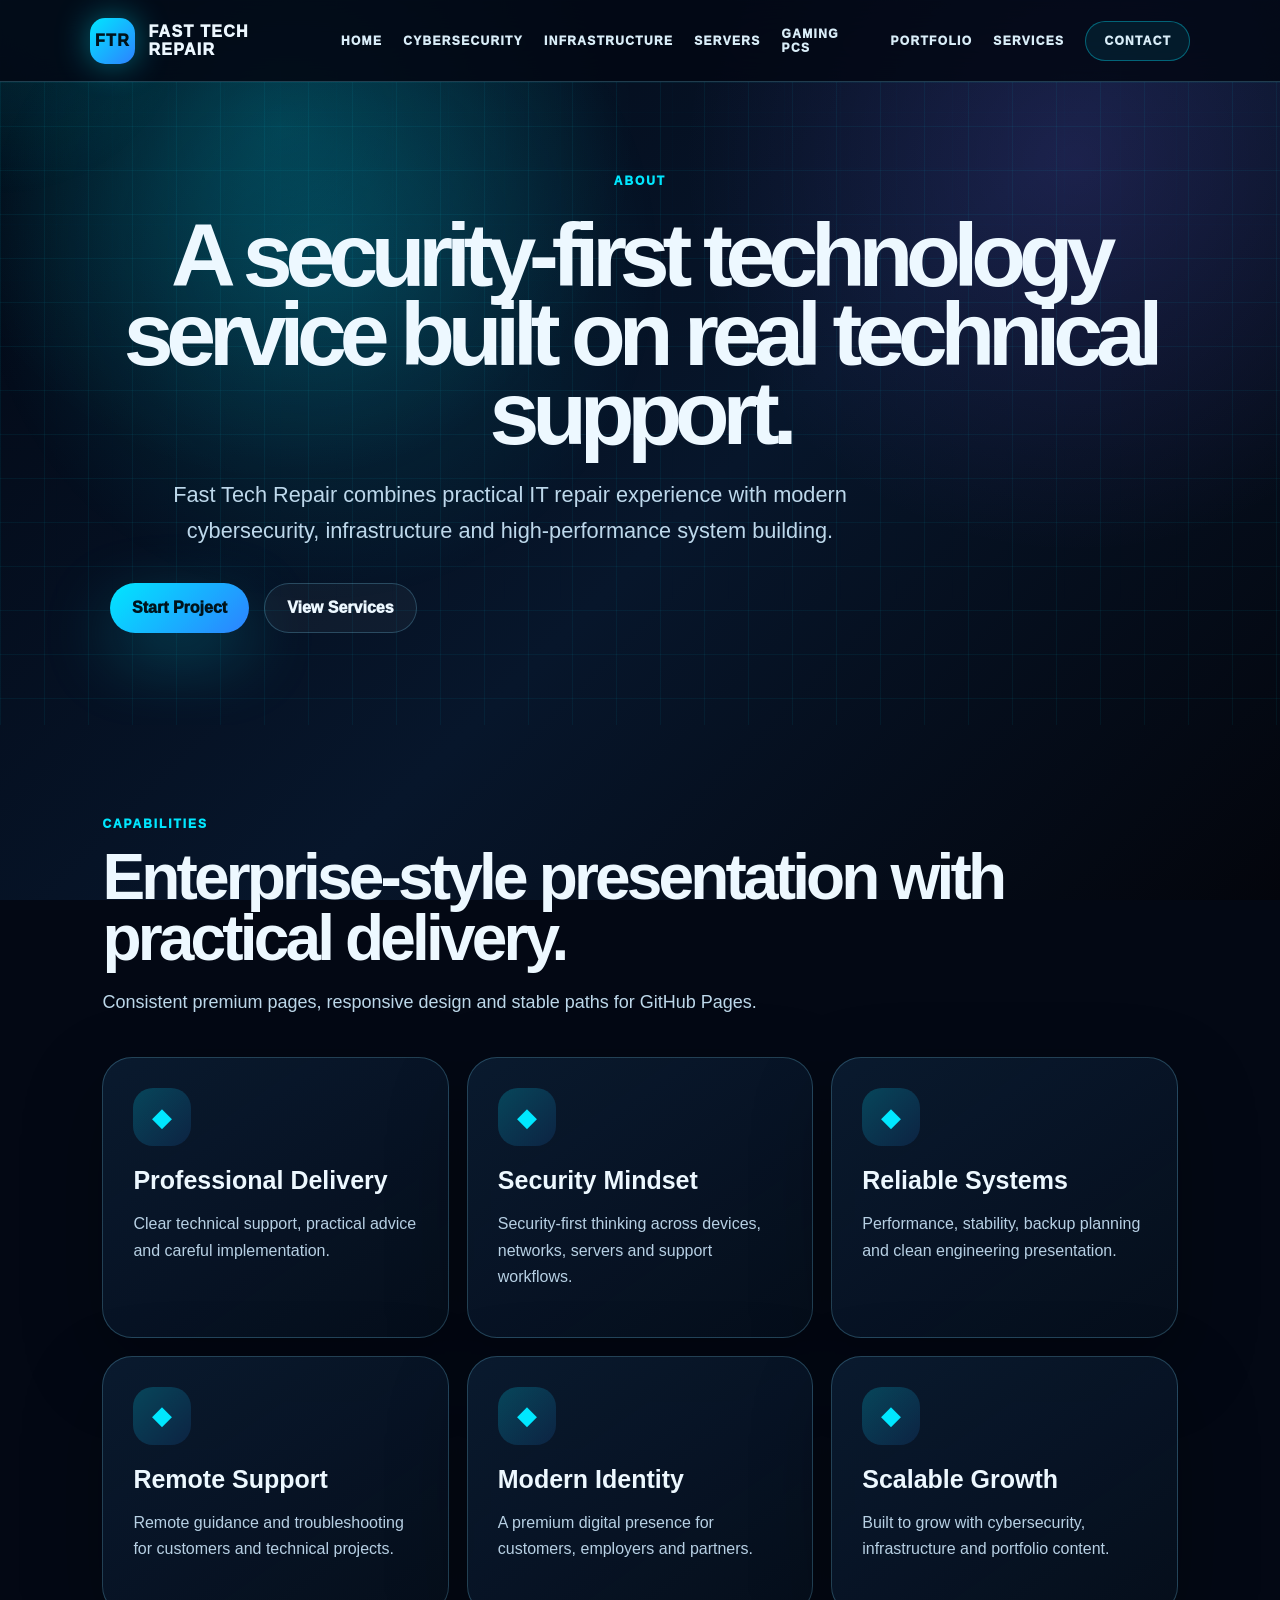
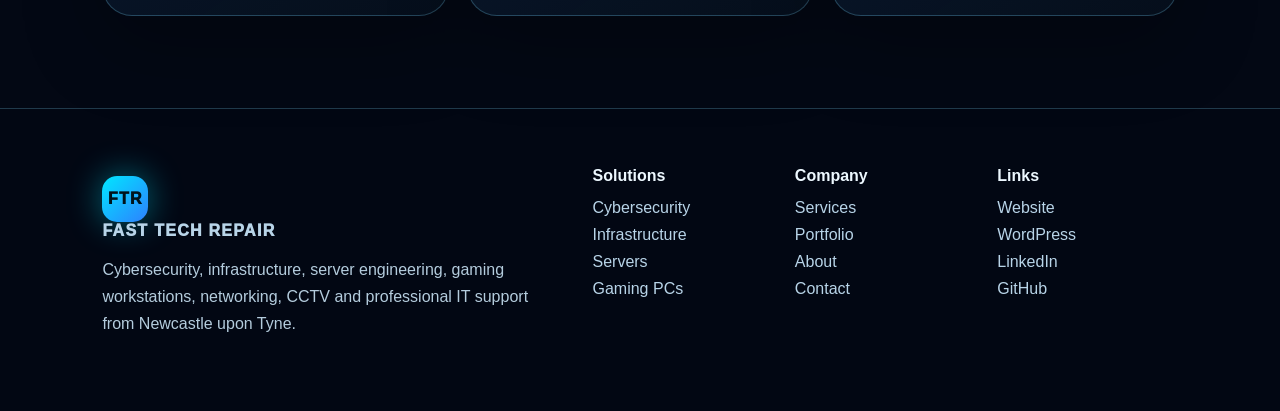
==== commit 56f80802: "Add files via upload" ====
--- a/about.html
+++ b/about.html
@@ -1,25 +1,22 @@
 <!DOCTYPE html>
 <html lang="en">
 <head>
-  <meta charset="UTF-8" />
-  <meta name="viewport" content="width=device-width, initial-scale=1.0" />
-  <title>Fast Tech Repair | About</title>
-  <meta name="description" content="Fast Tech Repair combines long-term IT repair experience with cybersecurity, infrastructure and high-performance system building." />
-  <meta property="og:title" content="Fast Tech Repair | About" />
-  <meta property="og:description" content="Fast Tech Repair combines long-term IT repair experience with cybersecurity, infrastructure and high-performance system building." />
-  <meta property="og:type" content="website" />
-  <link rel="manifest" href="manifest.json" />
-  <link rel="stylesheet" href="assets/css/main.css" />
+<meta charset="UTF-8" />
+<meta name="viewport" content="width=device-width, initial-scale=1.0" />
+<title>Fast Tech Repair | About</title>
+<meta name="description" content="Fast Tech Repair combines practical IT repair experience with modern cybersecurity, infrastructure and high-performance system building." />
+<link rel="manifest" href="manifest.json" />
+<link rel="stylesheet" href="assets/css/style.css" />
 </head>
 <body>
-  <div class="cursor-glow" id="cursorGlow"></div>
-  
+<div class="cursor-light" id="cursorLight"></div>
+
 <header class="site-header">
   <a class="brand" href="index.html">
     <span class="logo">FTR</span>
     <span>Fast Tech Repair</span>
   </a>
-  <button class="menu-btn" id="menuBtn" aria-label="Open navigation">Menu</button>
+  <button class="menu-btn" id="menuBtn">Menu</button>
   
 <nav class="nav" id="nav">
   <a href="index.html">Home</a>
@@ -34,94 +31,75 @@
 
 </header>
 
-  <main>
-    <section class="sub-hero">
-      <div class="sub-hero-grid"></div>
-      <div class="sub-hero-content reveal">
-        <span class="eyebrow">About Fast Tech Repair</span>
-        <h1>A security-first technology service based in Newcastle upon Tyne.</h1>
-        <p>Fast Tech Repair combines long-term IT repair experience with cybersecurity, infrastructure and high-performance system building.</p>
-        <div class="hero-actions">
-          <a class="btn primary" href="contact.html">Start a Project</a>
-          <a class="btn ghost" href="services.html">View Services</a>
-        </div>
-      </div>
-    </section>
+<main>
+<section class="inner-hero">
+  <div class="grid-layer"></div>
+  <div class="inner-content reveal">
+    <span class="eyebrow">About</span>
+    <h1>A security-first technology service built on real technical support.</h1>
+    <p>Fast Tech Repair combines practical IT repair experience with modern cybersecurity, infrastructure and high-performance system building.</p>
+    <div class="hero-actions"><a class="btn primary" href="contact.html">Start Project</a><a class="btn ghost" href="services.html">View Services</a></div>
+  </div>
+</section>
+<section class="enterprise-section">
+  <div class="section-head reveal">
+    <span class="eyebrow">Capabilities</span>
+    <h2>Enterprise-style presentation with practical delivery.</h2>
+    <p>Consistent premium pages, responsive design and stable paths for GitHub Pages.</p>
+  </div>
+  <div class="glass-grid">
+    
+      <article class="glass-card reveal">
+        <div class="mini-icon">◆</div>
+        <h3>Professional Delivery</h3>
+        <p>Clear technical support, practical advice and careful implementation.</p>
+      </article>
 
-    <section class="premium-section">
-      <div class="section-head reveal">
-        <span class="eyebrow">Capabilities</span>
-        <h2>Built with a clean, premium and responsive layout.</h2>
-        <p>Each section uses the same stable system so the website remains consistent across mobile, tablet and desktop.</p>
-      </div>
-      <div class="premium-grid">
-        <article class="premium-card reveal">
-          <div class="card-icon">✦</div>
-          <h3>Practical Experience</h3>
-          <p>Hands-on support for computers, networks, CCTV and business technology.</p>
-        </article>
-<article class="premium-card reveal">
-          <div class="card-icon">✦</div>
-          <h3>Security Direction</h3>
-          <p>Focused on cybersecurity, SIEM, Linux, logging and defensive operations.</p>
-        </article>
-<article class="premium-card reveal">
-          <div class="card-icon">✦</div>
-          <h3>Infrastructure Skills</h3>
-          <p>Servers, virtualization, storage, networking and technical support.</p>
-        </article>
-<article class="premium-card reveal">
-          <div class="card-icon">✦</div>
-          <h3>Customer Focus</h3>
-          <p>Clear explanations, realistic advice and practical solutions.</p>
-        </article>
-<article class="premium-card reveal">
-          <div class="card-icon">✦</div>
-          <h3>Modern Identity</h3>
-          <p>A professional presentation for clients, partners and employers.</p>
-        </article>
-<article class="premium-card reveal">
-          <div class="card-icon">✦</div>
-          <h3>Future Ready</h3>
-          <p>Built to grow into advanced cybersecurity and infrastructure services.</p>
-        </article>
-      </div>
-    </section>
-  </main>
-  
+      <article class="glass-card reveal">
+        <div class="mini-icon">◆</div>
+        <h3>Security Mindset</h3>
+        <p>Security-first thinking across devices, networks, servers and support workflows.</p>
+      </article>
+
+      <article class="glass-card reveal">
+        <div class="mini-icon">◆</div>
+        <h3>Reliable Systems</h3>
+        <p>Performance, stability, backup planning and clean engineering presentation.</p>
+      </article>
+
+      <article class="glass-card reveal">
+        <div class="mini-icon">◆</div>
+        <h3>Remote Support</h3>
+        <p>Remote guidance and troubleshooting for customers and technical projects.</p>
+      </article>
+
+      <article class="glass-card reveal">
+        <div class="mini-icon">◆</div>
+        <h3>Modern Identity</h3>
+        <p>A premium digital presence for customers, employers and partners.</p>
+      </article>
+
+      <article class="glass-card reveal">
+        <div class="mini-icon">◆</div>
+        <h3>Scalable Growth</h3>
+        <p>Built to grow with cybersecurity, infrastructure and portfolio content.</p>
+      </article>
+  </div>
+</section>
+</main>
+
 <footer class="footer">
-  <div class="footer-brand">
-    <a class="brand footer-brand-link" href="index.html">
-      <span class="logo">FTR</span>
-      <span>Fast Tech Repair</span>
-    </a>
-    <p>Cybersecurity, infrastructure, servers, gaming workstations, networking, CCTV and professional IT support.</p>
+  <div>
+    <a class="brand footer-brand" href="index.html"><span class="logo">FTR</span><span>Fast Tech Repair</span></a>
+    <p>Cybersecurity, infrastructure, server engineering, gaming workstations, networking, CCTV and professional IT support from Newcastle upon Tyne.</p>
   </div>
-  <div class="footer-grid">
-    <div>
-      <h4>Solutions</h4>
-      <a href="cybersecurity.html">Cybersecurity</a>
-      <a href="infrastructure.html">Infrastructure</a>
-      <a href="servers.html">Servers</a>
-      <a href="gaming.html">Gaming PCs</a>
-    </div>
-    <div>
-      <h4>Company</h4>
-      <a href="services.html">Services</a>
-      <a href="portfolio.html">Portfolio</a>
-      <a href="about.html">About</a>
-      <a href="contact.html">Contact</a>
-    </div>
-    <div>
-      <h4>Official Links</h4>
-      <a href="https://fasttechrepair.com/">Website</a>
-      <a href="https://fasttechrepair.wordpress.com/">WordPress</a>
-      <a href="https://www.linkedin.com/in/fasttechrepair/">LinkedIn</a>
-      <a href="https://github.com/fasttechrepair">GitHub</a>
-    </div>
+  <div class="footer-columns">
+    <div><h4>Solutions</h4><a href="cybersecurity.html">Cybersecurity</a><a href="infrastructure.html">Infrastructure</a><a href="servers.html">Servers</a><a href="gaming.html">Gaming PCs</a></div>
+    <div><h4>Company</h4><a href="services.html">Services</a><a href="portfolio.html">Portfolio</a><a href="about.html">About</a><a href="contact.html">Contact</a></div>
+    <div><h4>Links</h4><a href="https://fasttechrepair.com/">Website</a><a href="https://fasttechrepair.wordpress.com/">WordPress</a><a href="https://www.linkedin.com/in/fasttechrepair/">LinkedIn</a><a href="https://github.com/fasttechrepair">GitHub</a></div>
   </div>
 </footer>
 
-  <script src="assets/js/app.js"></script>
+<script src="assets/js/main.js"></script>
 </body>
 </html>
--- a/assets/css/style.css
+++ b/assets/css/style.css
@@ -0,0 +1,41 @@
+
+:root{
+  --bg:#030814;--bg2:#07182b;--panel:#08182b;--panel2:#0d243d;
+  --text:#edf8ff;--muted:#aac7dc;--cyan:#00e7ff;--blue:#2d81ff;--green:#00ff9d;--purple:#8962ff;
+  --line:rgba(127,222,255,.24);--shadow:0 34px 100px rgba(0,0,0,.45)
+}
+*{box-sizing:border-box} html{scroll-behavior:smooth}
+body{margin:0;background:var(--bg);color:var(--text);font-family:Inter,Segoe UI,Arial,sans-serif;overflow-x:hidden}
+body:before{content:"";position:fixed;inset:0;z-index:-4;background:
+radial-gradient(circle at 22% 14%,rgba(0,231,255,.18),transparent 28%),
+radial-gradient(circle at 84% 18%,rgba(137,98,255,.16),transparent 30%),
+linear-gradient(135deg,#020713,#07162b 55%,#03050c)}
+body:after{content:"";position:fixed;inset:0;z-index:-3;opacity:.22;background-image:
+linear-gradient(rgba(0,231,255,.08) 1px,transparent 1px),
+linear-gradient(90deg,rgba(0,231,255,.08) 1px,transparent 1px);background-size:56px 56px;mask-image:linear-gradient(to bottom,black,transparent 86%)}
+a{text-decoration:none;color:inherit}
+.loader{position:fixed;inset:0;background:#030814;z-index:999;display:grid;place-items:center;gap:12px;transition:.45s opacity,.45s visibility}
+.loader.hide{opacity:0;visibility:hidden}.loader-logo{width:78px;height:78px;border-radius:24px;background:linear-gradient(135deg,var(--cyan),var(--blue));display:grid;place-items:center;color:#00131c;font-weight:1000;font-size:24px;box-shadow:0 0 70px rgba(0,231,255,.4)}.loader span{text-transform:uppercase;letter-spacing:.16em;color:#bdd9ed;font-size:12px;font-weight:900}
+.cursor-light{position:fixed;width:420px;height:420px;border-radius:50%;background:radial-gradient(circle,rgba(0,231,255,.13),transparent 66%);pointer-events:none;z-index:-1;transform:translate(-50%,-50%);display:none}
+.site-header{height:82px;display:flex;align-items:center;justify-content:space-between;gap:20px;padding:0 clamp(20px,7vw,120px);position:sticky;top:0;z-index:50;background:rgba(3,8,20,.84);backdrop-filter:blur(18px);border-bottom:1px solid var(--line)}
+.brand{display:flex;align-items:center;gap:13px;font-weight:1000;text-transform:uppercase;letter-spacing:.08em}.logo{width:46px;height:46px;border-radius:15px;background:linear-gradient(135deg,var(--cyan),var(--blue));display:grid;place-items:center;color:#00131c;box-shadow:0 0 34px rgba(0,231,255,.44);font-weight:1000}.nav{display:flex;align-items:center;gap:21px;text-transform:uppercase;font-size:12px;font-weight:950;letter-spacing:.11em;color:#d9edf8}.nav a:hover{color:var(--cyan)}.nav-cta{border:1px solid rgba(0,231,255,.36);border-radius:999px;padding:12px 18px;background:rgba(0,231,255,.08)}.menu-btn{display:none}
+.hero{min-height:calc(100vh - 82px);position:relative;display:grid;grid-template-columns:1.05fr .95fr;gap:58px;align-items:center;padding:76px clamp(22px,8vw,130px);overflow:hidden}.hero-video-fake{position:absolute;inset:0;z-index:-1;background:
+linear-gradient(90deg,rgba(0,231,255,.08),transparent 55%),
+radial-gradient(circle at 80% 30%,rgba(45,129,255,.18),transparent 35%)}.data-grid{position:absolute;inset:0;background-image:
+linear-gradient(rgba(0,231,255,.08) 1px,transparent 1px),
+linear-gradient(90deg,rgba(0,231,255,.08) 1px,transparent 1px);background-size:70px 70px;animation:gridmove 18s linear infinite}.server-lights{position:absolute;right:8%;top:18%;width:38%;height:56%;border-radius:36px;background:
+repeating-linear-gradient(to bottom,rgba(0,231,255,.18) 0 4px,transparent 4px 32px);filter:blur(.4px);opacity:.28;transform:perspective(700px) rotateY(-18deg)}
+.pill{display:inline-flex;align-items:center;gap:10px;border:1px solid var(--line);border-radius:999px;padding:10px 15px;background:rgba(8,22,40,.72);font-size:12px;font-weight:1000;color:#c4f8ff;text-transform:uppercase;letter-spacing:.08em}.pill i{width:10px;height:10px;border-radius:50%;background:var(--green);box-shadow:0 0 18px var(--green)}
+h1{font-size:clamp(56px,7.6vw,112px);line-height:.88;letter-spacing:-.08em;margin:28px 0 25px}.hero-copy p,.inner-content p{font-size:clamp(18px,1.7vw,24px);line-height:1.65;color:#bdd8eb;max-width:800px}.hero-actions{display:flex;gap:15px;flex-wrap:wrap;margin-top:34px}.btn{display:inline-flex;align-items:center;justify-content:center;border-radius:999px;padding:15px 22px;font-weight:1000}.primary{background:linear-gradient(135deg,var(--cyan),var(--blue));color:#00131c;box-shadow:0 24px 70px rgba(0,231,255,.25)}.ghost{border:1px solid var(--line);background:rgba(255,255,255,.04)}
+.metric-row{display:grid;grid-template-columns:repeat(4,1fr);gap:14px;margin-top:30px;max-width:720px}.metric-row div{border:1px solid var(--line);border-radius:20px;background:rgba(7,18,33,.72);padding:20px}.metric-row strong{display:block;font-size:36px;color:var(--cyan)}.metric-row span{display:block;color:#aac7db;text-transform:uppercase;letter-spacing:.1em;font-size:11px;font-weight:1000}
+.soc-panel{position:relative;border:1px solid rgba(127,222,255,.32);border-radius:34px;background:linear-gradient(145deg,rgba(9,25,45,.92),rgba(4,12,25,.72));box-shadow:var(--shadow);padding:30px;min-height:560px;overflow:hidden}.soc-panel:before{content:"";position:absolute;inset:-90px;background:radial-gradient(circle at 25% 20%,rgba(0,231,255,.18),transparent 30%),linear-gradient(120deg,transparent,rgba(45,129,255,.16),transparent);animation:panelglow 7s infinite alternate}.soc-header{position:relative;z-index:2;display:flex;align-items:center;gap:12px;border:1px solid var(--line);border-radius:18px;background:rgba(255,255,255,.045);padding:14px}.live-dot{width:11px;height:11px;border-radius:50%;background:var(--green);box-shadow:0 0 18px var(--green)}.soc-header em{margin-left:auto;color:var(--green);font-style:normal;font-weight:1000}.threat-ring{position:relative;z-index:2;width:310px;height:310px;border:1px solid var(--line);border-radius:50%;margin:48px auto;background:radial-gradient(circle,rgba(0,231,255,.14),transparent 62%);animation:rotateSlow 18s linear infinite}.threat-ring:before,.threat-ring:after{content:"";position:absolute;inset:44px;border:1px solid rgba(0,231,255,.22);border-radius:50%}.threat-ring:after{inset:90px}.ring-center{position:absolute;inset:116px;border-radius:50%;display:grid;place-items:center;background:linear-gradient(135deg,var(--cyan),var(--blue));color:#00131c;font-weight:1000;box-shadow:0 0 38px rgba(0,231,255,.4)}.node{position:absolute;width:14px;height:14px;border-radius:50%;background:var(--green);box-shadow:0 0 20px var(--green)}.n1{top:24px;left:145px}.n2{top:145px;right:24px}.n3{bottom:24px;left:145px}.n4{top:145px;left:24px}.alert-list{position:relative;z-index:2;display:grid;gap:12px}.alert-list div{display:flex;justify-content:space-between;border:1px solid var(--line);border-radius:15px;background:rgba(255,255,255,.04);padding:13px 15px}.alert-list span{color:#aac7db}
+.enterprise-section{padding:92px clamp(22px,8vw,130px)}.section-head{max-width:960px;margin-bottom:40px}.eyebrow{display:block;color:var(--cyan);font-size:12px;font-weight:1000;letter-spacing:.16em;text-transform:uppercase;margin-bottom:16px}.section-head h2,.ops-copy h2,.cta h2{font-size:clamp(36px,5vw,74px);line-height:.95;letter-spacing:-.06em;margin:0 0 18px}.section-head p,.ops-copy p,.cta p{color:#bdd8ea;font-size:18px;line-height:1.7}.service-matrix,.glass-grid{display:grid;grid-template-columns:repeat(3,1fr);gap:18px}.matrix-card,.glass-card{position:relative;overflow:hidden;min-height:260px;border:1px solid var(--line);border-radius:30px;background:linear-gradient(145deg,rgba(10,28,49,.92),rgba(6,15,29,.86));box-shadow:0 28px 80px rgba(0,0,0,.28);padding:30px;transition:.35s}.matrix-card:hover,.glass-card:hover{transform:translateY(-10px);border-color:rgba(0,231,255,.62);box-shadow:0 36px 110px rgba(0,231,255,.14)}.matrix-card span{font-size:14px;color:var(--cyan);font-weight:1000}.matrix-card h3,.glass-card h3{font-size:25px;margin:18px 0 12px}.matrix-card p,.glass-card p{color:#b7d0e4;line-height:1.65}.mini-icon{width:58px;height:58px;border-radius:20px;background:linear-gradient(135deg,rgba(0,231,255,.22),rgba(45,129,255,.12));display:grid;place-items:center;color:var(--cyan);font-size:26px;margin-bottom:20px}
+.operations-band{display:grid;grid-template-columns:1fr 1fr;gap:24px;align-items:center;padding:92px clamp(22px,8vw,130px);background:linear-gradient(90deg,rgba(0,231,255,.08),rgba(137,98,255,.07));border-top:1px solid var(--line);border-bottom:1px solid var(--line)}.ops-terminal{border:1px solid var(--line);border-radius:28px;background:#020814;padding:28px;font-family:Consolas,monospace;box-shadow:var(--shadow)}.ops-terminal div{color:#9fc7dd;margin:13px 0}.ops-terminal .ok{color:var(--green);font-weight:900}
+.portfolio-strip{padding:92px clamp(22px,8vw,130px);display:grid;grid-template-columns:repeat(3,1fr);gap:18px}.portfolio-card{min-height:260px;border:1px solid var(--line);border-radius:32px;padding:28px;background:linear-gradient(145deg,rgba(0,231,255,.12),rgba(45,129,255,.06)),linear-gradient(145deg,#08192d,#050d1c)}.portfolio-card h3{font-size:30px;margin:0 0 14px}.portfolio-card p{color:#b9d4e6;line-height:1.65}
+.partners{padding:36px clamp(22px,8vw,130px);display:flex;gap:13px;justify-content:center;flex-wrap:wrap;border-top:1px solid var(--line);border-bottom:1px solid var(--line);background:rgba(255,255,255,.025)}.partners span{border:1px solid var(--line);border-radius:999px;padding:12px 17px;font-size:12px;text-transform:uppercase;font-weight:1000;letter-spacing:.1em;color:#dff8ff}.cta{margin:92px clamp(22px,8vw,130px);padding:52px;border:1px solid rgba(0,231,255,.35);border-radius:38px;text-align:center;background:linear-gradient(135deg,rgba(0,231,255,.13),rgba(45,129,255,.08));box-shadow:var(--shadow)}
+.inner-hero{min-height:62vh;display:grid;place-items:center;position:relative;padding:92px clamp(22px,8vw,130px);overflow:hidden}.grid-layer{position:absolute;inset:0;background:radial-gradient(circle at 25% 28%,rgba(0,231,255,.16),transparent 32%),linear-gradient(rgba(0,231,255,.06) 1px,transparent 1px),linear-gradient(90deg,rgba(0,231,255,.06) 1px,transparent 1px);background-size:100% 100%,44px 44px,44px 44px}.inner-content{position:relative;text-align:center;max-width:1060px}.inner-content h1{font-size:clamp(52px,7vw,100px)}
+.footer{display:grid;grid-template-columns:1fr 1.3fr;gap:40px;padding:58px clamp(22px,8vw,130px);border-top:1px solid var(--line);background:#020713}.footer p{color:#b4ccdd;line-height:1.7;max-width:640px}.footer-columns{display:grid;grid-template-columns:repeat(3,1fr);gap:22px}.footer h4{margin:0 0 14px}.footer a{display:block;color:#b8d4e8;margin:9px 0}.footer a:hover{color:var(--cyan)}.footer-brand{margin-bottom:20px}
+.reveal{opacity:0;transform:translateY(26px);transition:opacity .75s ease,transform .75s ease}.reveal.visible{opacity:1;transform:translateY(0)}
+@keyframes gridmove{to{transform:translateY(70px)}}@keyframes panelglow{to{transform:translate(30px,20px) rotate(3deg)}}@keyframes rotateSlow{to{transform:rotate(360deg)}}
+@media(max-width:1050px){.site-header{height:auto;min-height:74px;align-items:flex-start;flex-wrap:wrap;padding:16px 22px}.menu-btn{display:block;margin-left:auto;border:1px solid var(--line);background:rgba(0,231,255,.08);color:var(--text);border-radius:12px;padding:10px 14px;font-weight:1000}.nav{display:none;width:100%;flex-direction:column;align-items:flex-start;padding:18px 0}.nav.open{display:flex}.hero{grid-template-columns:1fr}.service-matrix,.glass-grid,.portfolio-strip{grid-template-columns:repeat(2,1fr)}.operations-band,.footer{grid-template-columns:1fr}.metric-row{grid-template-columns:repeat(2,1fr)}}
+@media(max-width:680px){.hero,.enterprise-section,.operations-band,.portfolio-strip,.inner-hero{padding:58px 20px}.hero h1,.inner-content h1{font-size:clamp(46px,15vw,72px)}.soc-panel{display:none}.service-matrix,.glass-grid,.portfolio-strip,.metric-row,.footer-columns{grid-template-columns:1fr}.hero-actions{flex-direction:column}.btn{width:100%}.cta{margin:60px 20px;padding:30px}.brand span:last-child{font-size:13px}.cursor-light{display:none!important}}
